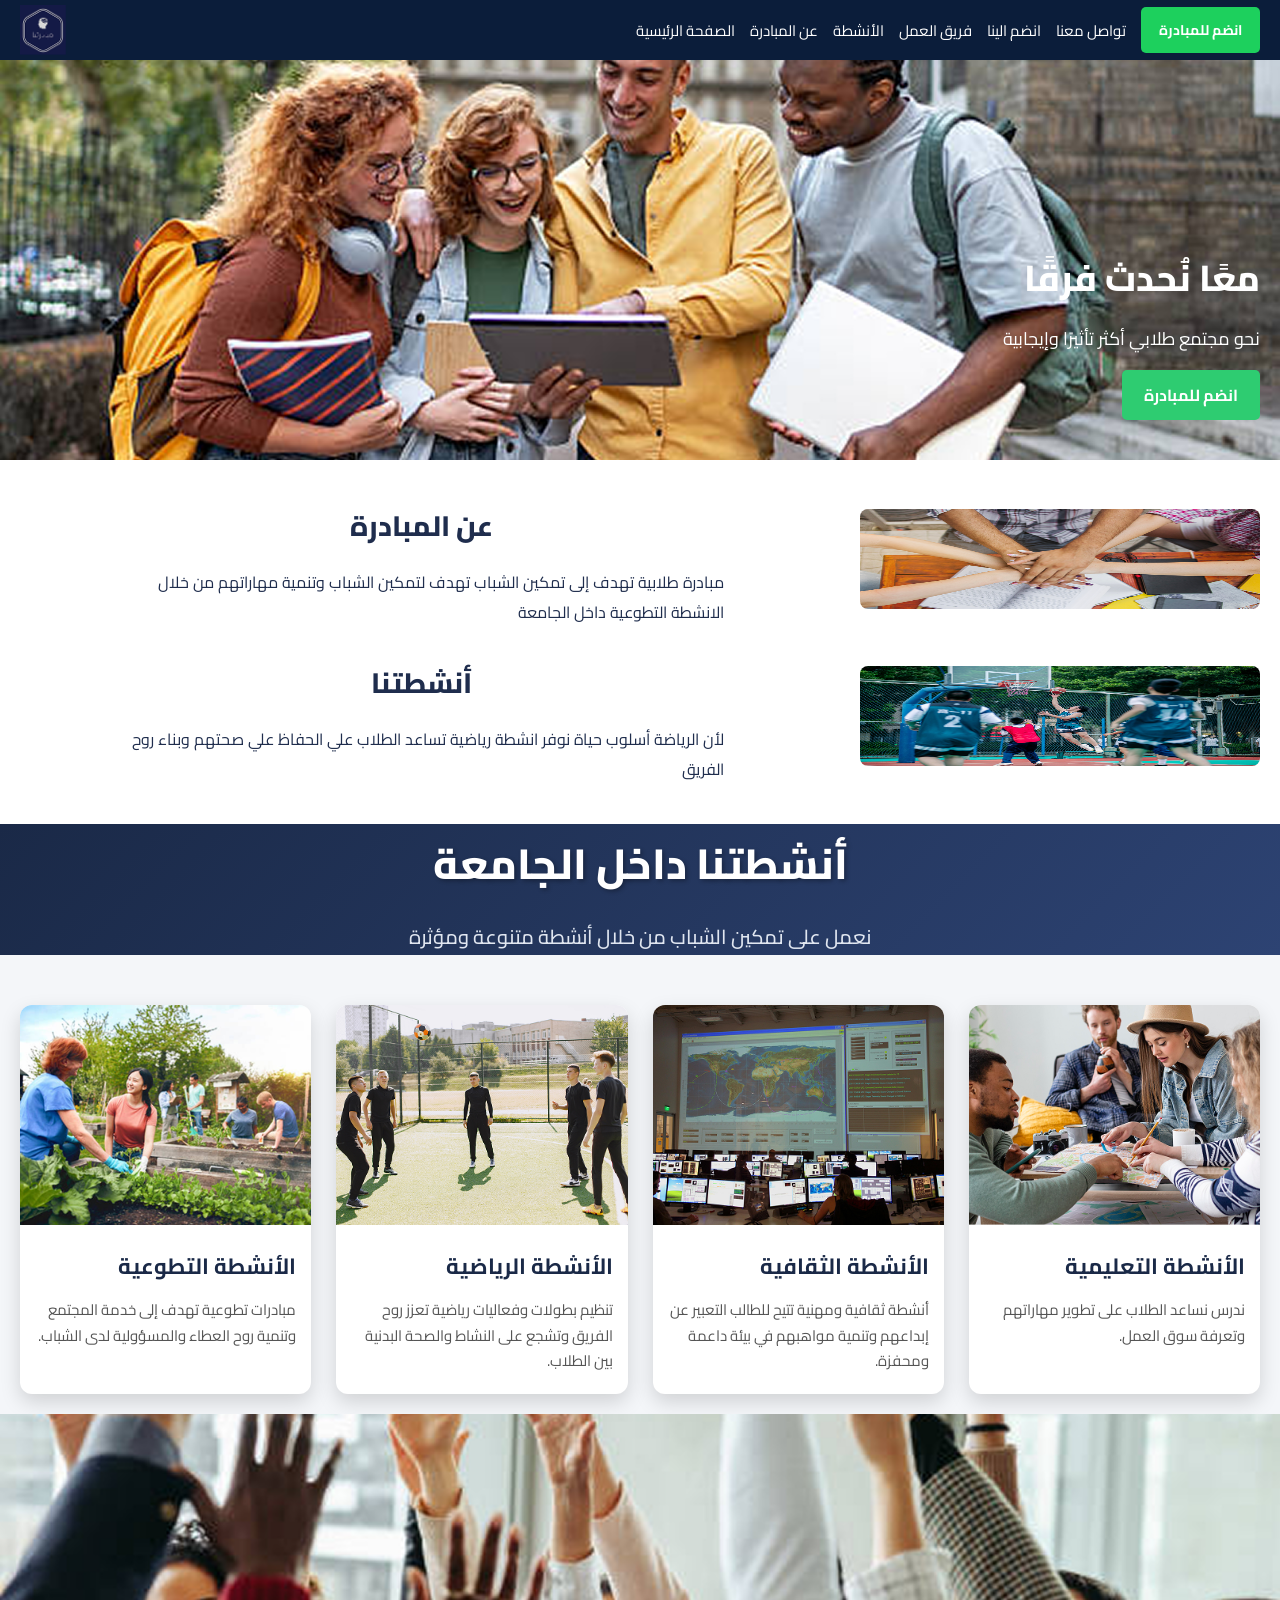
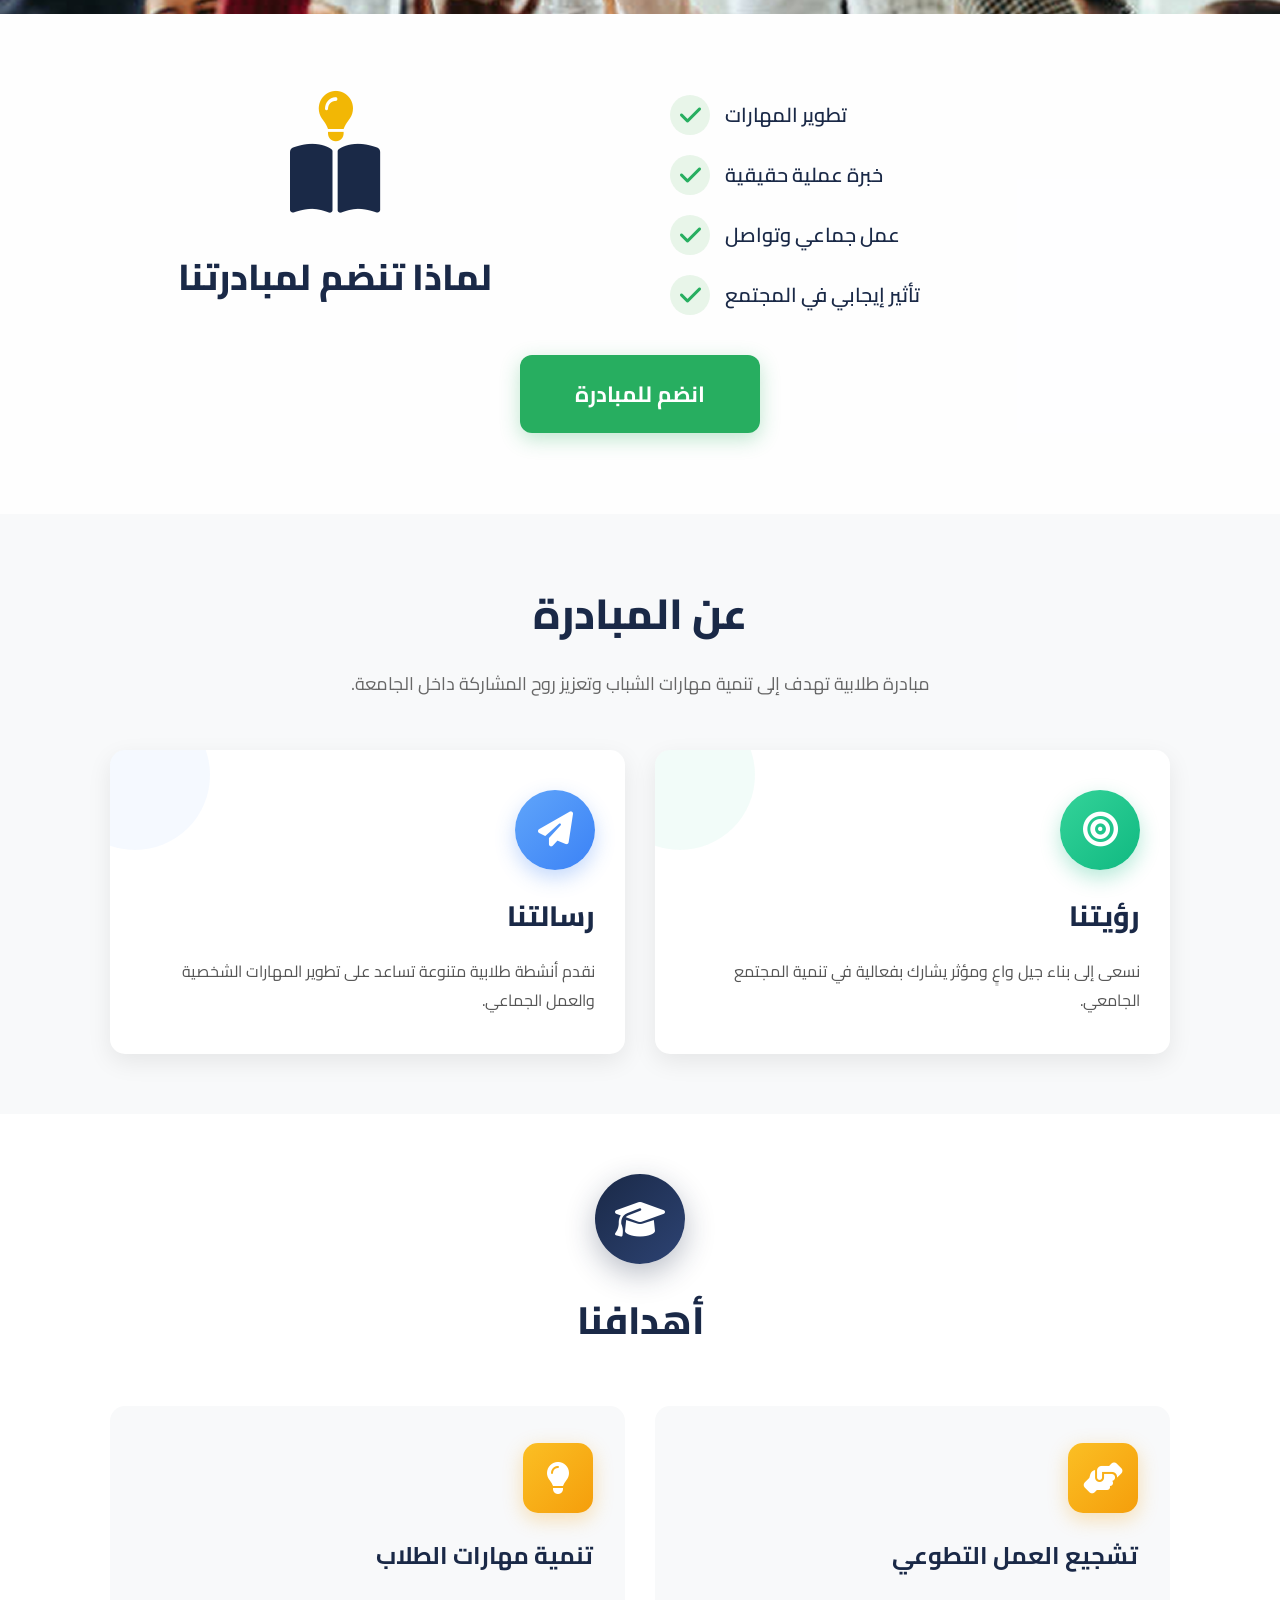
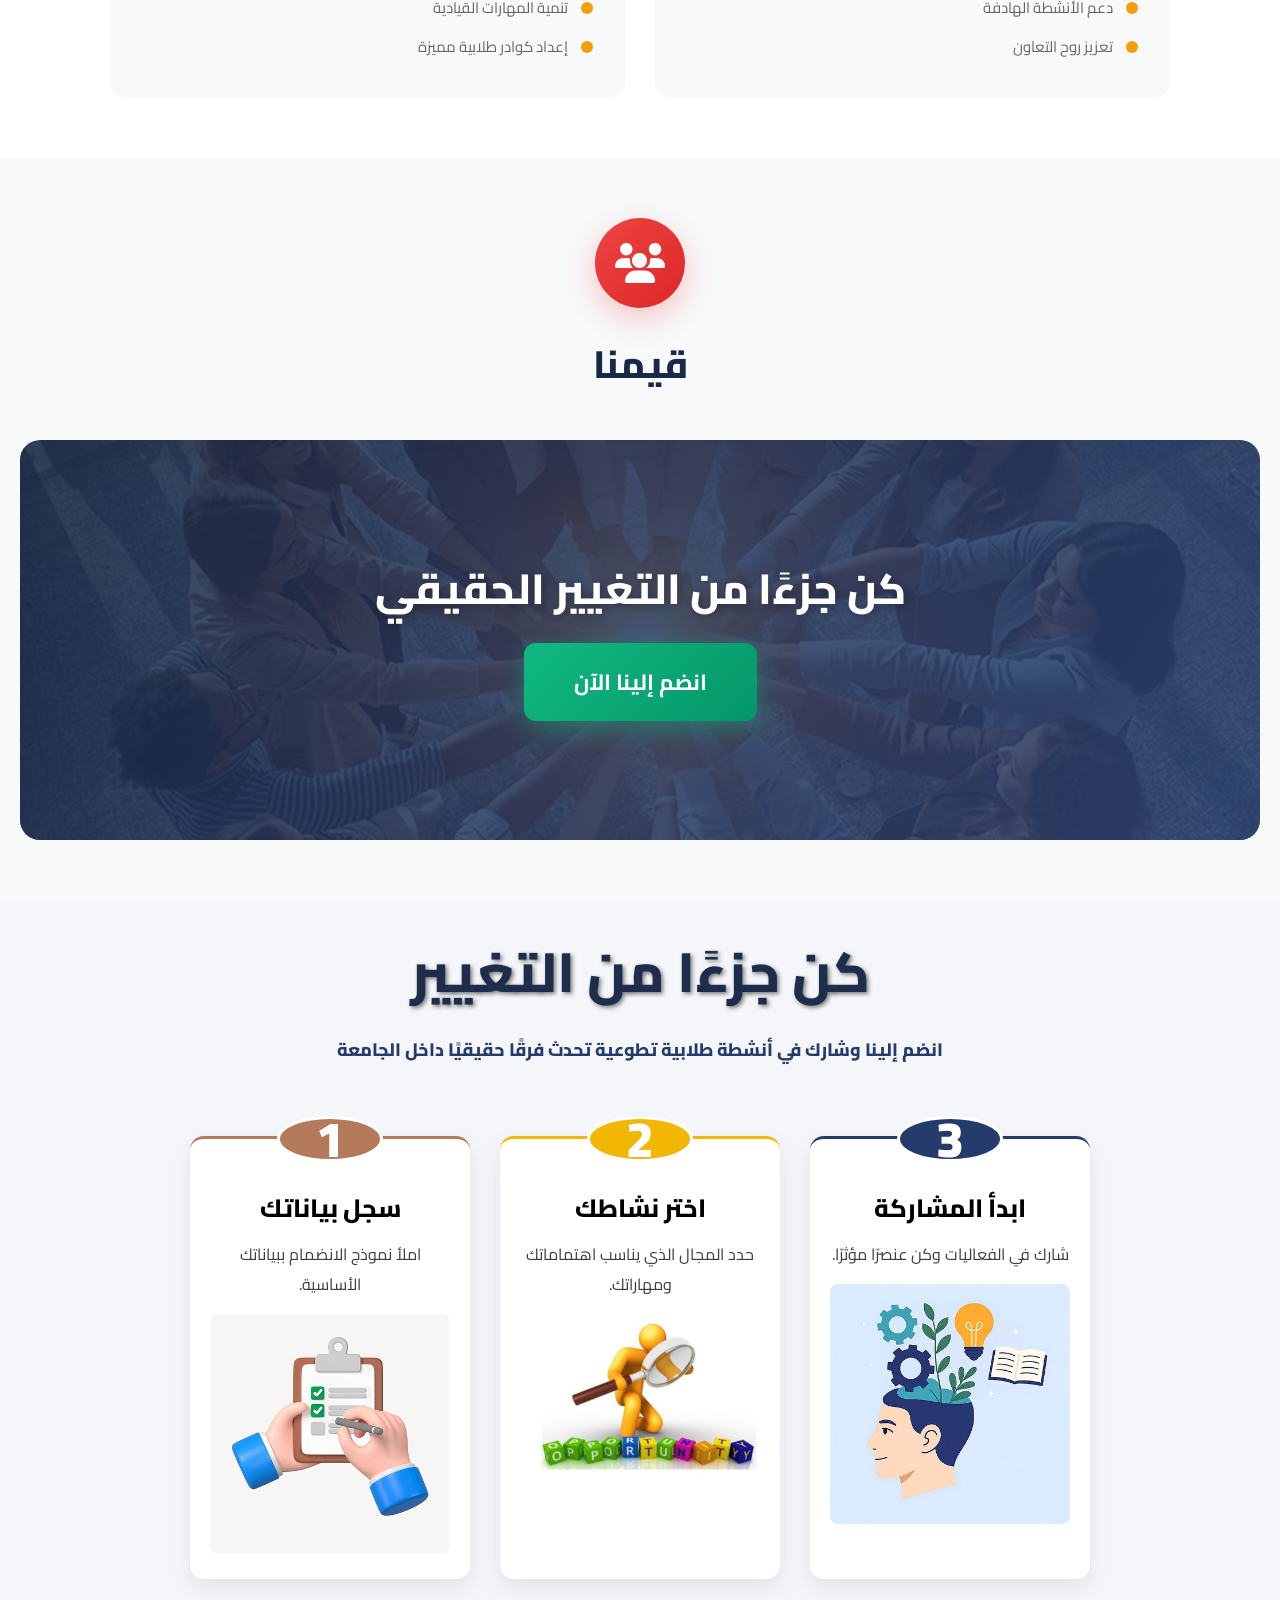
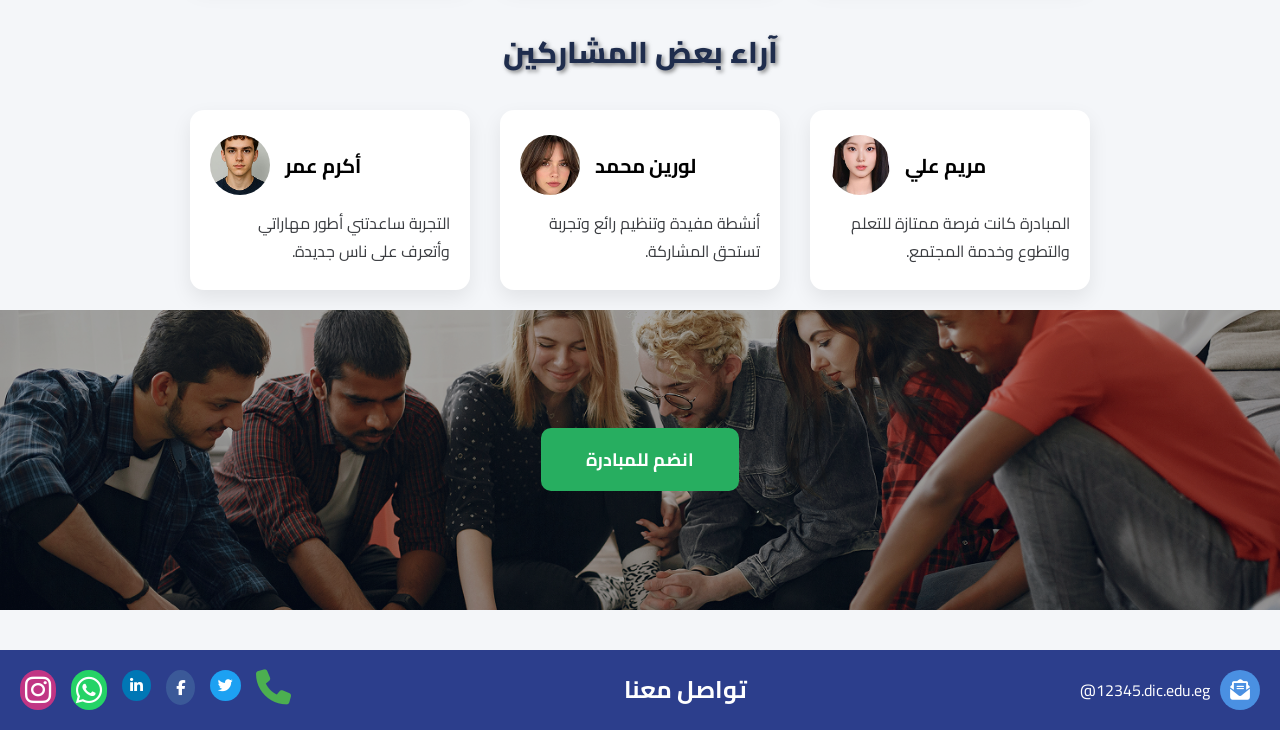
==== index.html @ 0c81f3fc "fix css file" ====
<!DOCTYPE html>
<html lang="ar" dir="rtl">
<head>
  <meta charset="UTF-8">
  <meta name="viewport" content="width=device-width, initial-scale=1.0">
  <title>مبادرتنا</title>
  <link rel="stylesheet" href="assets/css/style.css"/>
  <link rel="stylesheet" href="https://cdnjs.cloudflare.com/ajax/libs/font-awesome/6.5.1/css/all.min.css">
  <link href="https://fonts.googleapis.com/css2?family=Cairo:wght@400;600;700;800&family=Tajawal:wght@400;500;700&display=swap" rel="stylesheet" />
</head>

<body>

<!--home page nermeen-->
<div class="section1">

  <nav>
    <div class="list1">
      <img src="assets/img/page/Screenshot 2026-01-21 035100 1.png" class="logo" alt="logo">
    </div>
    <ul class="list2">
      <button class="btn">انضم للمبادرة</button>
      <li><a href="#contact">تواصل معنا</a></li>
      <li><a href="#join">انضم الينا</a></li>
      <li><a href="#team">فريق العمل</a></li>
      <li><a href="#activities">الأنشطة</a></li>
      <li><a href="#about">عن المبادرة</a></li>
      <li><a href="#home">الصفحة الرئيسية</a></li>
    </ul>    
  </nav>

  <section class="hero">
    <div class="hero-content">
      <h1>معًا نُحدث فرقًا</h1>
      <p>نحو مجتمع طلابي أكثر تأثيرًا وإيجابية</p>
      <button class="btn">انضم للمبادرة</button>
    </div>
  </section>

  <section class="about-section">
  <div class="about-row">
    <div class="about-text">
      <h2>عن المبادرة</h2>
      <p>مبادرة طلابية تهدف إلى تمكين الشباب تهدف لتمكين الشباب وتنمية مهاراتهم من خلال الانشطة التطوعية داخل الجامعة</p>
    </div>
    <div class="about-image">
      <img src="assets/img/page/students-stacking-hands-table 1.png" alt="">
    </div>
  </div>

  <div class="about-row">
    <div class="about-text">
      <h2>أنشطتنا</h2>
      <p>لأن الرياضة أسلوب حياة نوفر انشطة رياضية تساعد الطلاب علي الحفاظ علي صحتهم وبناء روح الفريق</p>
    </div>
    <div class="about-image">
      <img src="assets/img/page/pexels-419907350-34255037 1.png" alt="">
    </div>
  </div>
</section>

</div>

<!--activities page sayed-->

<section class="activities">
  <div class="acthead">
    <h2>أنشطتنا داخل الجامعة</h2>
    <p>نعمل على تمكين الشباب من خلال أنشطة متنوعة ومؤثرة</p>
  </div>

  <!--activities-->
  <div class="actgrid">
    

    <div class="actcard">
      <div class="actimg">
        
        <img src="assets/img/page2/close-up-people-planning-trip 1.png" alt="الأنشطة التعليمية">
      </div>
      <h3>الأنشطة التعليمية</h3>
      <p>ندرس نساعد الطلاب على تطوير مهاراتهم وتعرفة سوق العمل.</p>
    </div>

  
    <div class="actcard">
      <div class="actimg">
        
        <img src="assets/img/page2/pexels-spacex-586104 1.png" alt="الأنشطة الثقافية">
      </div>
      <h3>الأنشطة الثقافية</h3>
      <p>أنشطة ثقافية ومهنية تتيح للطالب التعبير عن إبداعهم وتنمية مواهبهم في بيئة داعمة ومحفزة.</p>
    </div>

    
    <div class="actcard">
      <div class="actimg">

        <img src="assets/img/page2/men-play-socer-park-tournament-mini-footbal-guy-black-sportsuits 1.png" alt="الأنشطة الرياضية">
      </div>
      <h3>الأنشطة الرياضية</h3>
      <p>تنظيم بطولات وفعاليات رياضية تعزز روح الفريق وتشجع على النشاط والصحة البدنية بين الطلاب.</p>
    </div>

    <div class="actcard">
      <div class="actimg">
      
        <img src="assets/img/page2/istockphoto-1427848338-612x612 1.png" alt="الأنشطة التطوعية">
      </div>
      <h3>الأنشطة التطوعية</h3>
      <p>مبادرات تطوعية تهدف إلى خدمة المجتمع وتنمية روح العطاء والمسؤولية لدى الشباب.</p>
    </div>

  </div>
  <div>
    <img class="imgwhy66" src="assets/img/page2/istockphoto-2188214428-612x612 1.png" alt="">
</div>
</section>

<!-- لماذا تنضم-->

<section class="whyjoin">
  
  <div class="whycontent">
    
    <div class="whylist">
      <div class="whyitem">
        <i class="fas fa-check"></i>
        <span>تطوير المهارات</span>
      </div>
      <div class="whyitem">
        <i class="fas fa-check"></i>
        <span>خبرة عملية حقيقية</span>
      </div>
      <div class="whyitem">
        <i class="fas fa-check"></i>
        <span>عمل جماعي وتواصل</span>
      </div>
      <div class="whyitem">
        <i class="fas fa-check"></i>
        <span>تأثير إيجابي في المجتمع</span>
      </div>
    </div>

    <!-- ايقون -->
    <div class="whycenter">
      <div class="whyicon">
        <i class="fas fa-lightbulb"></i>
        <i class="fas fa-book-open"></i>
      </div>
      <h2>لماذا تنضم لمبادرتنا</h2>
    </div>

  </div>

  <div class="whybtn">
    <button class="joinbtn">انضم للمبادرة</button>
  </div>
</section>
<!-- ========================================
     CONTACT MODAL - نافذة التواصل
======================================== -->

<!-- Modal Overlay -->
<div class="modalover" id="contactModal">
  <div class="modalbox">
    
    <!-- Close Button -->
    <button class="modalclose" id="closeModal">
      <i class="fas fa-times"></i>
    </button>

    <!-- Modal Content -->
    <div class="modalcontent">
      
      <!-- Left Side - Form -->
      <div class="formsection">
        <h2>تواصل معنا</h2>
        <p>يمكنك التواصل معنا للاستفسار أو رغبتك في الانضمام للمبادرة.</p>

        <form class="contactform" id="contactForm">
          
          <!-- Full Name -->
          <div class="formgroup">
            <label>الاسم الكامل</label>
            <input type="text" class="forminput" placeholder="اكتب اسمك هنا" required>
          </div>

          <!-- Email -->
          <div class="formgroup">
            <label>البريد الالكتروني</label>
            <input type="email" class="forminput" placeholder="example@email.com" required>
          </div>

          <!-- College/Department -->
          <div class="formgroup">
            <label>الكلية/التخصص</label>
            <input type="text" class="forminput" placeholder="كلية الحاسبات والمعلومات" required>
          </div>

          <!-- Message -->
          <div class="formgroup">
            <label>رسالتك</label>
            <textarea class="formtext" rows="5" placeholder="اكتب رسالتك اوي استفسارك هنا..." required></textarea>
          </div>

          <!-- Submit Button -->
          <button type="submit" class="formbtn">
            <i class="fas fa-paper-plane"></i>
            إرسال
          </button>

        </form>
      </div>

      <!-- Right Side - Info -->
      <div class="infosection">
        <h2>معلومات المبادرة</h2>
        <div class="infounderline"></div>

        <!-- Location -->
        <div class="infoitem">
          <div class="infoicon locicon">
            <i class="fas fa-map-marker-alt"></i>
          </div>
          <div class="infotext">
            <p>داخل الحرم الجامعي</p>
          </div>
        </div>

        <!-- Email -->
        <div class="infoitem">
          <div class="infoicon mailicon">
            <i class="fas fa-envelope"></i>
          </div>
          <div class="infotext">
            <p>info@initiative.com</p>
          </div>
        </div>

        <!-- Phone -->
        <div class="infoitem">
          <div class="infoicon phoneicon">
            <i class="fas fa-phone"></i>
          </div>
          <div class="infotext">
            <p dir="ltr">01000000000</p>
          </div>
        </div>

        <!-- Working Hours -->
        <div class="infoitem">
          <div class="infoicon timeicon">
            <i class="fas fa-clock"></i>
          </div>
          <div class="infotext">
            <p>أوقات العمل: الأحد – الخميس (10 ص – 4 م)</p>
          </div>
        </div>

        <!-- Social Media -->
        <div class="socialfollow">
          <h3>تابعنا على</h3>
          <div class="socialunderline"></div>
          <div class="socialicons">
            <a href="#" class="sociallink fblink">
              <i class="fab fa-facebook-f"></i>
            </a>
            <a href="#" class="sociallink twlink">
              <i class="fab fa-twitter"></i>
            </a>
            <a href="#" class="sociallink iglink">
              <i class="fab fa-instagram"></i>
            </a>
          </div>
        </div>

      </div>

    </div>
  </div>
</div>

<!-- our goals  -->


<section class="aboutinit">
  <div class="aboutinithead">
    <h2>عن المبادرة</h2>
    <p>مبادرة طلابية تهدف إلى تنمية مهارات الشباب وتعزيز روح المشاركة داخل الجامعة.</p>
  </div>

  <div class="missionvision">
    
    <div class="mvcard visioncard">
      <div class="mvicon">
        <i class="fas fa-bullseye"></i>
      </div>
      <h3>رؤيتنا</h3>
      <p>نسعى إلى بناء جيل واعٍ ومؤثر يشارك بفعالية في تنمية المجتمع الجامعي.</p>
    </div>

    <div class="mvcard missioncard">
      <div class="mvicon">
        <i class="fas fa-paper-plane"></i>
      </div>
      <h3>رسالتنا</h3>
      <p>نقدم أنشطة طلابية متنوعة تساعد على تطوير المهارات الشخصية والعمل الجماعي.</p>
    </div>

  </div>
</section>
<section class="goalssec">
  <div class="goalshead">
    <div class="goalicon">
      <i class="fas fa-graduation-cap"></i>
    </div>
    <h2>أهدافنا</h2>
  </div>

  <div class="goalsgrid">
    
    <div class="goalcard">
      <div class="goalcardicon">
        <i class="fas fa-hands-helping"></i>
      </div>
      <h3>تشجيع العمل التطوعي</h3>
      <div class="goalpoints">
        <p>دعم الأنشطة الهادفة</p>
        <p>تعزيز روح التعاون</p>
      </div>
    </div>

    <div class="goalcard">
      <div class="goalcardicon">
        <i class="fas fa-lightbulb"></i>
      </div>
      <h3>تنمية مهارات الطلاب</h3>
      <div class="goalpoints">
        <p>تنمية المهارات القيادية</p>
        <p>إعداد كوادر طلابية مميزة</p>
      </div>
    </div>

  </div>
</section>

<section class="valuessec">
  <div class="valueshead">
    <div class="valueicon">
      <i class="fas fa-users"></i>
    </div>
    <h2>قيمنا</h2>
  </div>

  <div class="valuescta">
    <h2>كن جزءًا من التغيير الحقيقي</h2>
    <button class="valuebtn">انضم إلينا الآن</button>
  </div>
</section>


<!-- about page yasmina -->

<section class="hero">
  <h1>كن جزءًا من التغيير</h1>
  <p>
    انضم إلينا وشارك في أنشطة طلابية تطوعية تحدث فرقًا حقيقيًا داخل الجامعة
  </p>
</section>

<section class="steps" id="join">
  <div class="step one">
    <span class="number">3</span>
    <h3>ابدأ المشاركة</h3>
    <p>شارك في الفعاليات وكن عنصرًا مؤثرًا.</p>
    <img src="assets/img/about_page/beginshare.png" alt="ابدأ المشاركة" />
  </div>
  <div class="step two">
    <span class="number">2</span>
    <h3>اختر نشاطك</h3>
    <p>حدد المجال الذي يناسب اهتماماتك ومهاراتك.</p>
    <img src="assets/img/about_page/selectur.png" alt="اختر نشاطك" />
  </div>
  <div class="step three">
    <span class="number">1</span>
    <h3>سجل بياناتك</h3>
    <p>املأ نموذج الانضمام ببياناتك الأساسية.</p>
    <img src="assets/img/about_page/data.png" alt="سجل بياناتك" />
  </div>
</section>

<section class="testimonials">
  <h2>آراء بعض المشاركين</h2>

  <div class="cards">
    <div class="card">
      <div class="card-header">
        <img src="assets/img/about_page/mariam.png" alt="مريم علي" />
        <h4>مريم علي</h4>
      </div>
      <p>المبادرة كانت فرصة ممتازة للتعلم والتطوع وخدمة المجتمع.</p>
    </div>
    <div class="card">
      <div class="card-header">
        <img src="assets/img/about_page/loreen.png" alt="لورين محمد" />
        <h4>لورين محمد</h4>
      </div>
      <p>أنشطة مفيدة وتنظيم رائع وتجربة تستحق المشاركة.</p>
    </div>
    <div class="card">
      <div class="card-header">
        <img src="assets/img/about_page/akram.png" alt="أكرم عمر" />
        <h4>أكرم عمر</h4>
      </div>
      <p>التجربة ساعدتني أطور مهاراتي وأتعرف على ناس جديدة.</p>
    </div>
  </div>
</section>

<section class="cta">
  <button>انضم للمبادرة</button>
</section>

<!-- contact us-->
<footer class="main-footer" id="contact">
  <div class="social-icons">
    <a href="#" aria-label="Instagram"><i class="fab fa-instagram"></i></a>
    <a href="#" aria-label="WhatsApp"><i class="fab fa-whatsapp"></i></a>
    <a href="#" aria-label="LinkedIn"><i class="fab fa-linkedin-in"></i></a>
    <a href="#" aria-label="Facebook"><i class="fab fa-facebook-f"></i></a>
    <a href="#" aria-label="Twitter"><i class="fab fa-twitter"></i></a>
    <a href="#" aria-label="Phone"><i class="fas fa-phone"></i></a>
  </div>

  <div class="footer-title">
    <h2>تواصل معنا</h2>
  </div>

  <div class="footer-email">
    <span>@12345.dic.edu.eg</span>
    <i class="fas fa-envelope-open-text"></i>
  </div>
</footer>
<script src="assets/Js/script.js"></script>
</body>
</html>
---- assets/css/style.css ----
:root {
  --dark-blue: #1f2d4d;
  --soft-blue: #243b6b;
  --brown: #b57a5c;
  --yellow: #f2b705;
  --green: #27ae60;
  --light-bg: #f4f6f9;
  --card-bg: #ffffff;
  --text-gray: #3b3d41;
}

* {
  margin: 0;
  padding: 0;
  box-sizing: border-box;
  font-family: 'Cairo', 'Tajawal', sans-serif;
}

body {
  background: var(--light-bg);
  color: var(--dark-blue);
}

/*home page nermmen after edit*/
nav {
  width: 100%; 
  min-height: 60px;
  background-color: #0b1d3a;
  position: relative;
  display: flex;
  justify-content: space-between;
  align-items: center;
  padding: 0 20px;
  flex-wrap: wrap;
  z-index: 999;
   flex-direction: row-reverse; 
}

.logo {
  height: 50px;
  margin: 5px 0;
}

.list1 {
  display: flex;
  align-items: center;
}

.list2 {
  display: flex;
  align-items: center;
  list-style: none;
  gap: 15px;
  flex-wrap: wrap;
}

.list2 li {
  list-style: none;
  color: white;
  font-size: 15px;
}   

.list2 li a {
  color: white;
  text-decoration: none;
  white-space: nowrap;
  transition: color 0.3s;
}

.list2 li a:hover {
  color: #1dd05d;
}

.btn {
  background: #1dd05d;
  color: #fff;
  border: none;
  padding: 10px 18px;
  cursor: pointer;
  font-weight: bold;
  font-size: 14px;
  border-radius: 5px;
  transition: background 0.3s;
}

.btn:hover {
  background: #17a84a;
}

.section1 {
  min-height: 65vh;
}

.section1 .hero {
  width: 100%;
  min-height: 400px;
  background: url("../img/page/istockphoto-2247346798-612x612\ 1.png") center center/cover;
  display: flex;
  align-items: flex-end;
  padding: 40px 20px;
  color: #fff;
  position: relative;
}

.section1 .hero::before {
  content: "";
  inset: 0;
  background: rgba(0, 0, 0, 0.2);
}

.hero-content {
  max-width: 500px;
  text-align: right;
  width: 100%;
  /* position: relative; */
  z-index: 1;
}

.hero-content h1 {
  font-size: 36px;
  margin-bottom: 10px;
  font-weight: 800;
}

.hero-content p {
  font-size: 18px;
  margin-bottom: 15px;
}

.hero-content button {
  background: #2ecc71;
  border: none;
  padding: 10px 22px;
  color: #fff;
  font-size: 16px;
  cursor: pointer;
  border-radius: 5px;
  transition: background 0.3s;
}

.hero-content button:hover {
  background: #27ae60;
}

.about-section {
  display: flex;
  flex-direction: column;
  gap: 30px;
  padding: 40px 20px;
  background: #fff;
}

.about-row {
  display: flex;
  flex-direction: row-reverse;
  gap: 30px;
  align-items: center;
  flex-wrap: wrap;
}

.about-text {
  text-align: right;
  flex: 1;
  min-width: 300px;
  position: relative;
  left: 8%;
}
.about-text h2 {
  font-size: 28px;
  margin-bottom: 15px;
  font-weight: 800;
  text-align: center;
 
}

.about-image {
  flex: 1;
  width: 150px;
  object-fit: cover;
}

.about-image img {
  width: 100%;
  max-width: 400px;
  height: 100px;
  border-radius: 8px;
}

.main-footer {
  width: 100%;
  min-height: 80px;
  background-color: #2c3e8c; 
  color: white;
  display: flex;
  justify-content: space-between; 
  align-items: center;
  padding: 15px 20px;
  direction: ltr;
  flex-wrap: wrap;
  gap: 20px;
  margin-top: 40px;
}

.social-icons {
  display: flex;
  gap: 15px;
  flex-wrap: wrap;
}

.social-icons a {
  color: white;
  text-decoration: none;
  transition: transform 0.3s;
}

.social-icons a:hover {
  transform: scale(1.1);
}

.fa-instagram {
  background-color: #c13584; 
  border-radius: 40px;
  font-size: 30px;
  padding: 5px;
}

.fa-whatsapp { 
  background-color: #25D366; 
  font-size: 30px;
  border-radius: 30px;
  padding: 5px;
}

.fa-linkedin-in { 
  background-color: #0077B5;
  padding: 8px;
  border-radius: 50%;
  font-size: 15px;
}

.fa-facebook-f {
  background-color: #3b5998;
  padding: 10px;
  border-radius: 50%;
  font-size: 15px;
}

.fa-twitter {
  background-color: #1DA1F2;
  padding: 8px;
  border-radius: 50%;
  font-size: 15px;
}

.fa-phone {
  font-size: 35px;
  color: #4caf50;
}

.footer-title h2 {
  margin: 0;
  font-size: 24px;
  font-family: 'Cairo', sans-serif;
}

.footer-email {
  display: flex;
  align-items: center;
  gap: 10px;
}

.footer-email i {
  background-color: #4a90e2; 
  padding: 10px;
  border-radius: 50%;
  font-size: 20px;
}
/* ========================================
   CONTACT MODAL - نافذة التواصل
======================================== */

/* Modal Overlay */
.modalover {
  position: fixed;
  top: 0;
  left: 0;
  width: 100%;
  height: 100%;
  background: rgba(0, 0, 0, 0.75);
  display: flex;
  justify-content: center;
  align-items: center;
  z-index: 9999;
  opacity: 0;
  visibility: hidden;
  transition: opacity 0.3s, visibility 0.3s;
  padding: 20px;
  overflow-y: auto;
}

/* Active State */
.modalover.modalactive {
  opacity: 1;
  visibility: visible;
}

/* Modal Box */
.modalbox {
  background: #ffffff;
  border-radius: 20px;
  max-width: 1100px;
  width: 100%;
  position: relative;
  box-shadow: 0 20px 60px rgba(0, 0, 0, 0.3);
  transform: scale(0.8);
  transition: transform 0.3s;
  max-height: 90vh;
  overflow-y: auto;
}

.modalover.modalactive .modalbox {
  transform: scale(1);
}

/* Close Button */
.modalclose {
  position: absolute;
  top: 15px;
  left: 15px;
  background: #ff4444;
  border: none;
  width: 40px;
  height: 40px;
  border-radius: 50%;
  color: white;
  font-size: 20px;
  cursor: pointer;
  z-index: 10;
  transition: background 0.3s, transform 0.3s;
  display: flex;
  align-items: center;
  justify-content: center;
}

.modalclose:hover {
  background: #cc0000;
  transform: rotate(90deg);
}

/* Modal Content */
.modalcontent {
  display: flex;
  flex-direction: row-reverse;
  min-height: 500px;
}

/* ========================================
   LEFT SIDE - Form Section
======================================== */

.formsection {
  flex: 1;
  padding: 50px 40px;
  background: #f8f9fa;
  border-radius: 20px 0 0 20px;
  text-align: right;
}

.formsection h2 {
  font-family: 'Cairo', sans-serif;
  font-size: 32px;
  font-weight: 800;
  color: #1a2947;
  margin-bottom: 10px;
}

.formsection > p {
  font-family: 'Cairo', sans-serif;
  font-size: 16px;
  color: black;
  margin-bottom: 30px;
  line-height: 1.6;
}

/* Contact Form */
.contactform {
  display: flex;
  flex-direction: column;
  gap: 20px;
}

/* Form Group */
.formgroup {
  display: flex;
  flex-direction: column;
  gap: 8px;
  text-align: right;
}

.formgroup label {
  font-family: 'Cairo', sans-serif;
  font-size: 16px;
  font-weight: 600;
  color: #1a2947;
}

/* Form Input */
.forminput {
  width: 100%;
  padding: 14px 18px;
  border: 2px solid #e0e0e0;
  border-radius: 10px;
  font-family: 'Cairo', sans-serif;
  font-size: 15px;
  color: #333;
  background: white;
  transition: border-color 0.3s, box-shadow 0.3s;
  text-align: right;
}

.forminput:focus {
  outline: none;
  border-color: #1a2947;
  box-shadow: 0 0 0 4px rgba(26, 41, 71, 0.1);
}

.forminput::placeholder {
  color: #aaa;
}

/* Textarea */
.formtext {
  width: 100%;
  padding: 14px 18px;
  border: 2px solid #e0e0e0;
  border-radius: 10px;
  font-family: 'Cairo', sans-serif;
  font-size: 15px;
  color: #333;
  background: white;
  resize: vertical;
  min-height: 120px;
  transition: border-color 0.3s, box-shadow 0.3s;
  text-align: right;
}

.formtext:focus {
  outline: none;
  border-color: #1a2947;
  box-shadow: 0 0 0 4px rgba(26, 41, 71, 0.1);
}

.formtext::placeholder {
  color: #aaaaaa;
}

/* Submit Button */
.formbtn {
  background: linear-gradient(135deg, #27ae60 0%, #219150 100%);
  border: none;
  padding: 16px 40px;
  font-size: 18px;
  font-family: 'Cairo', sans-serif;
  font-weight: 700;
  color: #fff;
  border-radius: 10px;
  cursor: pointer;
  transition: transform 0.3s, box-shadow 0.3s;
  display: flex;
  align-items: center;
  justify-content: center;
  gap: 10px;
  margin-top: 10px;
}

.formbtn:hover {
  transform: translateY(-2px);
  box-shadow: 0 8px 20px rgba(39, 174, 96, 0.4);
}

.formbtn i {
  font-size: 16px;
}

/* ========================================
   RIGHT SIDE - Info Section
======================================== */

.infosection {
  flex: 1;
  padding: 50px 40px;
  /* background: linear-gradient(135deg, #939aa7 0%, #8c9cc1 100%); */
  background-color: whitesmoke;
  border-radius: 0 20px 20px 0;
  color: black;
  text-align: right;
  display: flex;
  flex-direction: column;
  justify-content: space-between;
}

.infosection h2 {
  font-family: 'Cairo', sans-serif;
  font-size: 28px;
  font-weight: 800;
  margin-bottom: 3px;
  text-align: center;
}

/* Underline */
.infounderline {
  width: 220px;
  height: 2px;
  background: black;
  /* margin-top: 1px; */
  /* margin-right: 1px; */
  position: relative;
  left: -110px;
  bottom: 1px;
  
}

/* Info Item */
.infoitem {
  display: flex;
  align-items: flex-start;
  gap: 15px;
  margin-bottom: 25px;
  flex-direction: row-reverse;
}

/* Info Icon */
.infoicon {
  width: 50px;
  height: 50px;
  border-radius: 50%;
  display: flex;
  align-items: center;
  justify-content: center;
  font-size: 22px;
  flex-shrink: 0;
}

/* .infosection p {
  color:black;
} */

.locicon {
  background: rgba(255, 82, 82, 0.2);
  color: #ff5252;
}

.mailicon {
  background: rgba(66, 133, 244, 0.2);
  color: #4285f4;
}

.phoneicon {
  background: rgba(52, 168, 83, 0.2);
  color: #34a853;
}

.timeicon {
  background: rgba(251, 188, 5, 0.2);
  color: #fbbc05;
}

/* Info Text */
.infotext p {
  font-family: 'Cairo', sans-serif;
  font-size: 15px;
  line-height: 1.7;
  color: black;
  margin: 0;
}

/* Social Media Section */
.socialfollow {
  margin-top: 30px;
  padding-top: 30px;
  border-top: 1px solid rgba(255, 255, 255, 0.2);
}

.socialfollow h3 {
  font-family: 'Cairo', sans-serif;
  font-size: 20px;
  font-weight: 700;
  margin-bottom: 8px;
  text-align: center;
}

.socialunderline {
  width: 100px;
  height: 3px;
  background: black;
  margin-bottom: 20px;
  /* margin-right: auto; */
  position: relative;
  right: 180px;
}

.socialicons {
  display: flex;
  gap: 15px;
  flex-direction: row-reverse;
}

.sociallink {
  width: 50px;
  height: 50px;
  border-radius: 50%;
  display: flex;
  align-items: center;
  justify-content: center;
  font-size: 22px;
  color: white;
  text-decoration: none;
  transition: transform 0.3s, box-shadow 0.3s;
}

.sociallink:hover {
  transform: translateY(-5px);
  box-shadow: 0 8px 20px rgba(0, 0, 0, 0.3);
}

.fblink {
  background: #3b5998;
}

.twlink {
  background: #1da1f2;
}

.iglink {
  background: linear-gradient(45deg, #f09433 0%, #e6683c 25%, #dc2743 50%, #cc2366 75%, #bc1888 100%);
}

/* ========================================
   RESPONSIVE DESIGN
======================================== */

/* Large Tablets (1024px) */
@media (max-width: 1024px) {
  .modalbox {
    max-width: 900px;
  }

  .formsection {
    padding: 40px 30px;
  }

  .infosection {
    padding: 40px 30px;
  }

  .formsection h2 {
    font-size: 28px;
  }

  .infosection h2 {
    font-size: 24px;
  }
}

/* Tablets (991px) */
@media (max-width: 991px) {
  .modalcontent {
    flex-direction: column;
  }

  .formsection {
    border-radius: 20px 20px 0 0;
    padding: 35px 25px;
  }

  .infosection {
    border-radius: 0 0 20px 20px;
    padding: 35px 25px;
  }

  .formsection h2 {
    font-size: 26px;
  }

  .infosection h2 {
    font-size: 22px;
  }

  .modalbox {
    max-height: 95vh;
  }
}

/* Mobile (767px) */
@media (max-width: 767px) {
  .modalover {
    padding: 10px;
  }

  .modalbox {
    border-radius: 15px;
    max-height: 95vh;
  }

  .modalclose {
    width: 35px;
    height: 35px;
    font-size: 18px;
    top: 10px;
    left: 10px;
  }

  .formsection {
    padding: 30px 20px;
  }

  .infosection {
    padding: 30px 20px;
  }

  .formsection h2 {
    font-size: 24px;
  }

  .formsection > p {
    font-size: 15px;
  }

  .infosection h2 {
    font-size: 20px;
  }

  .formgroup label {
    font-size: 15px;
  }

  .forminput,
  .formtext {
    padding: 12px 15px;
    font-size: 14px;
  }

  .formbtn {
    padding: 14px 35px;
    font-size: 16px;
  }

  .infoicon {
    width: 45px;
    height: 45px;
    font-size: 20px;
  }

  .infotext p {
    font-size: 14px;
  }

  .sociallink {
    width: 45px;
    height: 45px;
    font-size: 20px;
  }
}

/* Small Mobile (575px) */
@media (max-width: 575px) {
  .formsection {
    padding: 25px 15px;
  }

  .infosection {
    padding: 25px 15px;
  }

  .formsection h2 {
    font-size: 22px;
  }

  .formsection > p {
    font-size: 14px;
  }

  .infosection h2 {
    font-size: 18px;
  }

  .formgroup label {
    font-size: 14px;
  }

  .forminput,
  .formtext {
    padding: 10px 12px;
    font-size: 13px;
  }

  .formtext {
    min-height: 100px;
  }

  .formbtn {
    padding: 12px 30px;
    font-size: 15px;
  }

  .infoitem {
    gap: 12px;
    margin-bottom: 20px;
  }

  .infoicon {
    width: 40px;
    height: 40px;
    font-size: 18px;
  }

  .infotext p {
    font-size: 13px;
  }

  .socialfollow h3 {
    font-size: 18px;
  }

  .sociallink {
    width: 40px;
    height: 40px;
    font-size: 18px;
  }

  .socialicons {
    gap: 12px;
  }
}

/* Extra Small (400px) */
@media (max-width: 400px) {
  .modalclose {
    width: 30px;
    height: 30px;
    font-size: 16px;
  }

  .formsection h2 {
    font-size: 20px;
  }

  .infosection h2 {
    font-size: 17px;
  }

  .formbtn {
    font-size: 14px;
  }
}

/*activities page sayed after edid*/

.activities {
  width: 100%;
  /* padding: 60px 20px; */
  /* background: linear-gradient(135deg, #1a2947 0%, #2d4373 100%); */
  text-align: center;
}

.acthead {
  margin-bottom: 50px;
  background: linear-gradient(135deg, #1a2947 0%, #2d4373 100%);
  width: 100%;
  

}

.acthead h2 {
  font-family: 'Cairo', sans-serif;
  font-size: 42px;
  font-weight: 800;
  color: #ffffff;
  margin-bottom: 15px;
  text-shadow: 2px 2px 4px rgba(0, 0, 0, 0.3);
}

.acthead p {
  font-family: 'Cairo', sans-serif;
  font-size: 20px;
  color: #e0e6f0;
  font-weight: 500;
}

.actgrid {
  display: grid;
  grid-template-columns: repeat(4, 1fr);
  gap: 25px;
  max-width: 1400px;
  margin: 0 auto;
  padding: 0 20px;
}

.actcard {
  background: #ffffff;
  border-radius: 12px;
  overflow: hidden;
  box-shadow: 0 8px 20px rgba(0, 0, 0, 0.15);
  transition: transform 0.3s, box-shadow 0.3s;
  display: flex;
  flex-direction: column;
}

.actcard:hover {
  transform: translateY(-10px);
  box-shadow: 0 12px 30px rgba(0, 0, 0, 0.25);
}

.actimg {
  width: 100%;
  height: 220px;
  overflow: hidden;
  background: #f0f0f0;
  position: relative;
}

.actimg img {
  width: 100%;
  height: 100%;
  object-fit: cover;
  transition: transform 0.3s;
}

.imgwhy66 {

  width: 100%;
  /* max-width: 100%; */
  max-height: 200px;
  margin-top: 20px;
  object-fit: cover;
  display: block;
}

.actcard:hover .actimg img {
  transform: scale(1.1);
}

.actcard h3 {
  font-family: 'Cairo', sans-serif;
  font-size: 22px;
  font-weight: 700;
  color: #1a2947;
  padding: 20px 15px 10px;
  margin: 0;
  text-align: right;
}

.actcard p {
  font-family: 'Cairo', sans-serif;
  font-size: 15px;
  color: #555;
  line-height: 1.7;
  padding: 0 15px 20px;
  margin: 0;
  text-align: right;
  flex-grow: 1;
}

.whyjoin {
  width: 100%;
  padding: 0;
  /* background-image: url('../img/page2/istockphoto-2188214428-612x612\ 1.png'); */
  background-size: cover;
  background-position: center;
  background-repeat: no-repeat;
  position: relative;
  min-height: 500px;
  display: flex;
  flex-direction: column;
  justify-content: center;
  align-items: center;
}

.whyjoin::before {
  content: "";
  position: absolute;
  inset: 0;
  background: rgba(255, 255, 255, 0.92);
  z-index: 1;
}

.whycontent {
  position: relative;
  z-index: 2;
  display: flex;
  justify-content: space-between;
  align-items: center;
  max-width: 1200px;
  width: 100%;
  padding: 40px 20px;
  gap: 60px;
  flex-wrap: wrap;
}

.whylist {
  display: flex;
  flex-direction: column;
  gap: 20px;
  flex: 1;
  min-width: 280px;
  text-align: right;
}

.whyitem {
  display: flex;
  align-items: center;
  gap: 15px;
  flex-direction: row-reverse;
}

.whyitem i {
  font-size: 24px;
  color: #27ae60;
  background: #e8f5e9;
  width: 40px;
  height: 40px;
  border-radius: 50%;
  display: flex;
  align-items: center;
  justify-content: center;
  flex-shrink: 0;
}

.whyitem span {
  font-family: 'Cairo', sans-serif;
  font-size: 20px;
  font-weight: 600;
  color: #1a2947;
}

.whycenter {
  display: flex;
  flex-direction: column;
  align-items: center;
  text-align: center;
  flex: 1;
  min-width: 300px;
}

.whyicon {
  position: relative;
  margin-bottom: 25px;
  width: 120px;
  height: 120px;
}

.whyicon .fa-book-open {
  font-size: 80px;
  color: #1a2947;
  position: relative;
  bottom: -41px;
}

.whyicon .fa-lightbulb {
  position: absolute;
  top: -7px;
  right: 40px;
  font-size: 50px;
  color: #f2b705;
  animation: pulse 2s infinite;
}

@keyframes pulse {
  0%, 100% {
    transform: scale(1);
  }
  50% {
    transform: scale(1.1);
  }
}

.whycenter h2 {
  font-family: 'Cairo', sans-serif;
  font-size: 36px;
  font-weight: 800;
  color: #1a2947;
  margin: 0;
}

.whybtn {
  position: relative;
  z-index: 2;
  padding: 0 20px 40px;
}

.joinbtn {
  background: #27ae60;
  border: none;
  padding: 18px 55px;
  font-size: 22px;
  font-family: 'Cairo', sans-serif;
  font-weight: 700;
  color: #fff;
  border-radius: 12px;
  cursor: pointer;
  transition: background 0.3s, transform 0.3s;
  box-shadow: 0 6px 20px rgba(39, 174, 96, 0.3);
}

.joinbtn:hover {
  background: #219150;
  transform: scale(1.05);
  box-shadow: 0 8px 25px rgba(39, 174, 96, 0.4);
}

/* responsive */

/* tap large */
@media (max-width: 1200px) {
  .actgrid {
    grid-template-columns: repeat(2, 1fr);
    gap: 20px;
  }

  .acthead h2 {
    font-size: 36px;
  }

  .whycontent {
    gap: 40px;
  }
}

/* Tap */
@media (max-width: 991px) {
  .activities {
    padding: 50px 15px;
  }

  .acthead h2 {
    font-size: 32px;
  }

  .acthead p {
    font-size: 18px;
  }

  .actgrid {
    grid-template-columns: repeat(2, 1fr);
  }

  .actcard h3 {
    font-size: 20px;
  }

  .actcard p {
    font-size: 14px;
  }

  .whycontent {
    flex-direction: column;
    text-align: center;
  }

  .whylist {
    order: 2;
    align-items: center;
  }

  .whyitem {
    justify-content: center;
  }

  .whycenter {
    order: 1;
  }

  .whycenter h2 {
    font-size: 30px;
  }
}

/* Mobile */
@media (max-width: 767px) {
  .activities {
    padding: 40px 10px;
  }

  .acthead h2 {
    font-size: 28px;
  }

  .acthead p {
    font-size: 16px;
  }

  .actgrid {
    grid-template-columns: 1fr;
    gap: 20px;
    max-width: 500px;
    margin: 0 auto;
  }

  .actimg {
    height: 200px;
  }

  .whyjoin {
    min-height: 400px;
  }

  .whycontent {
    padding: 30px 15px;
    gap: 30px;
  }

  .whyitem span {
    font-size: 18px;
  }

  .whycenter h2 {
    font-size: 26px;
  }

  .whyicon {
    width: 100px;
    height: 100px;
  }

  .whyicon .fa-book-open {
    font-size: 65px;
  }

  .whyicon .fa-lightbulb {
    font-size: 40px;
  }

  .joinbtn {
    padding: 15px 45px;
    font-size: 20px;
  }
}

@media (max-width: 575px) {
  .acthead h2 {
    font-size: 24px;
  }

  .acthead p {
    font-size: 15px;
  }

  .actcard h3 {
    font-size: 18px;
    padding: 15px 12px 8px;
  }

  .actcard p {
    font-size: 13px;
    padding: 0 12px 15px;
  }

  .actimg {
    height: 180px;
  }

  .whyitem {
    gap: 12px;
  }

  .whyitem i {
    font-size: 20px;
    width: 35px;
    height: 35px;
  }

  .whyitem span {
    font-size: 16px;
  }

  .whycenter h2 {
    font-size: 22px;
  }

  .whyicon {
    width: 80px;
    height: 80px;
  }

  .whyicon .fa-book-open {
    font-size: 50px;
  }

  .whyicon .fa-lightbulb {
    font-size: 32px;
  }

  .joinbtn {
    padding: 12px 35px;
    font-size: 18px;
  }
}

@media (max-width: 400px) {
  .acthead h2 {
    font-size: 22px;
  }

  .acthead p {
    font-size: 14px;
  }

  .actcard h3 {
    font-size: 17px;
  }

  .actcard p {
    font-size: 12px;
  }

  .whyitem span {
    font-size: 15px;
  }

  .whycenter h2 {
    font-size: 20px;
  }
}

/* our golas section */

.aboutinit {
  width: 100%;
  padding: 60px 20px;
  background: #f8f9fa;
  text-align: center;
}

.aboutinithead {
  max-width: 900px;
  margin: 0 auto 50px;
}

.aboutinithead h2 {
  font-family: 'Cairo', sans-serif;
  font-size: 42px;
  font-weight: 800;
  color: #1a2947;
  margin-bottom: 15px;
}

.aboutinithead p {
  font-family: 'Cairo', sans-serif;
  font-size: 18px;
  color: #666;
  line-height: 1.8;
}


.missionvision {
  display: grid;
  grid-template-columns: repeat(2, 1fr);
  gap: 30px;
  max-width: 1100px;
  margin: 0 auto;
  padding: 0 20px;
}

.mvcard {
  background: white;
  padding: 40px 30px;
  border-radius: 15px;
  box-shadow: 0 8px 25px rgba(0, 0, 0, 0.08);
  text-align: right;
  position: relative;
  overflow: hidden;
  transition: transform 0.3s, box-shadow 0.3s;
}

.mvcard:hover {
  transform: translateY(-8px);
  box-shadow: 0 12px 35px rgba(0, 0, 0, 0.15);
}

.mvicon {
  width: 80px;
  height: 80px;
  border-radius: 50%;
  display: flex;
  align-items: center;
  justify-content: center;
  font-size: 35px;
  margin: 0 0 20px auto;
  position: relative;
  z-index: 2;
}

.visioncard .mvicon {
  background: linear-gradient(135deg, #34d399 0%, #10b981 100%);
  color: white;
  box-shadow: 0 8px 20px rgba(16, 185, 129, 0.3);
}

.missioncard .mvicon {
  background: linear-gradient(135deg, #60a5fa 0%, #3b82f6 100%);
  color: white;
  box-shadow: 0 8px 20px rgba(59, 130, 246, 0.3);
}

.mvcard h3 {
  font-family: 'Cairo', sans-serif;
  font-size: 28px;
  font-weight: 800;
  color: #1a2947;
  margin-bottom: 15px;
}

.mvcard p {
  font-family: 'Cairo', sans-serif;
  font-size: 16px;
  color: #555;
  line-height: 1.8;
  margin: 0;
}

.mvcard::before {
  content: "";
  position: absolute;
  top: -50px;
  left: -50px;
  width: 150px;
  height: 150px;
  border-radius: 50%;
  opacity: 0.05;
  z-index: 1;
}

.visioncard::before {
  background: #10b981;
}

.missioncard::before {
  background: #3b82f6;
}
/* our goals section */
.goalssec {
  width: 100%;
  padding: 60px 20px;
  background: white;
  text-align: center;
}

.goalshead {
  max-width: 600px;
  margin: 0 auto 50px;
  display: flex;
  flex-direction: column;
  align-items: center;
}

.goalicon {
  width: 90px;
  height: 90px;
  border-radius: 50%;
  background: linear-gradient(135deg, #1a2947 0%, #2d4373 100%);
  display: flex;
  align-items: center;
  justify-content: center;
  font-size: 40px;
  color: white;
  margin-bottom: 20px;
  box-shadow: 0 10px 30px rgba(26, 41, 71, 0.3);
}

.goalshead h2 {
  font-family: 'Cairo', sans-serif;
  font-size: 38px;
  font-weight: 800;
  color: #1a2947;
}

.goalsgrid {
  display: grid;
  grid-template-columns: repeat(2, 1fr);
  gap: 30px;
  max-width: 1100px;
  margin: 0 auto;
  padding: 0 20px;
}

.goalcard {
  background: #f8f9fa;
  padding: 35px 30px;
  border-radius: 15px;
  text-align: right;
  position: relative;
  border: 2px solid transparent;
  transition: all 0.3s;
}

.goalcard:hover {
  border-color: #f59e0b;
  background: white;
  box-shadow: 0 10px 30px rgba(245, 158, 11, 0.15);
}

.goalcardicon {
  width: 70px;
  height: 70px;
  border-radius: 15px;
  background: linear-gradient(135deg, #fbbf24 0%, #f59e0b 100%);
  display: flex;
  align-items: center;
  justify-content: center;
  font-size: 32px;
  color: white;
  margin: 0 0 20px auto;
  box-shadow: 0 6px 20px rgba(245, 158, 11, 0.3);
}

.goalcard h3 {
  font-family: 'Cairo', sans-serif;
  font-size: 24px;
  font-weight: 700;
  color: #1a2947;
  margin-bottom: 15px;
}

.goalpoints {
  display: flex;
  flex-direction: column;
  gap: 10px;
}

.goalpoints p {
  font-family: 'Cairo', sans-serif;
  font-size: 15px;
  color: #666;
  margin: 0;
  padding-right: 25px;
  position: relative;
}

.goalpoints p::before {
  content: "";
  position: absolute;
  right: 0;
  top: 50%;
  transform: translateY(-50%);
  width: 12px;
  height: 12px;
  background: #f59e0b;
  border-radius: 50%;
}

.valuessec {
  width: 100%;
  padding: 60px 20px;
  background: #f8f9fa;
  text-align: center;
}

.valueshead {
  max-width: 600px;
  margin: 0 auto 40px;
  display: flex;
  flex-direction: column;
  align-items: center;
}

.valueicon {
  width: 90px;
  height: 90px;
  border-radius: 50%;
  background: linear-gradient(135deg, #ef4444 0%, #dc2626 100%);
  display: flex;
  align-items: center;
  justify-content: center;
  font-size: 40px;
  color: white;
  margin-bottom: 20px;
  box-shadow: 0 10px 30px rgba(239, 68, 68, 0.3);
}

.valueshead h2 {
  font-family: 'Cairo', sans-serif;
  font-size: 38px;
  font-weight: 800;
  color: #1a2947;
}

.valuescta {
  width: 100%;
  max-width: 1400px;
  margin: 0 auto;
  min-height: 400px;
  background-image: url('../img/page_laste/business\ post\ 1.png');
  background-size: cover;
  background-position: center;
  background-repeat: no-repeat;
  border-radius: 20px;
  display: flex;
  flex-direction: column;
  align-items: center;
  justify-content: center;
  gap: 25px;
  position: relative;
  padding: 60px 20px;
  overflow: hidden;
}

.valuescta::before {
  content: "";
  position: absolute;
  inset: 0;
  background: linear-gradient(135deg, rgba(26, 41, 71, 0.85) 0%, rgba(45, 67, 115, 0.85) 100%);
  z-index: 1;
  border-radius: 20px;
}

.valuescta h2 {
  font-family: 'Cairo', sans-serif;
  font-size: 42px;
  font-weight: 800;
  color: white;
  position: relative;
  z-index: 2;
  text-shadow: 2px 2px 8px rgba(0, 0, 0, 0.3);
  max-width: 800px;
  line-height: 1.4;
}

.valuebtn {
  background: linear-gradient(135deg, #10b981 0%, #059669 100%);
  border: none;
  padding: 18px 50px;
  font-size: 22px;
  font-family: 'Cairo', sans-serif;
  font-weight: 700;
  color: white;
  border-radius: 12px;
  cursor: pointer;
  position: relative;
  z-index: 2;
  transition: all 0.3s;
  box-shadow: 0 8px 25px rgba(16, 185, 129, 0.4);
}

.valuebtn:hover {
  background: linear-gradient(135deg, #059669 0%, #047857 100%);
  transform: translateY(-3px);
  box-shadow: 0 12px 35px rgba(16, 185, 129, 0.5);
}

/* ========================================
   RESPONSIVE DESIGN
======================================== */

/* Large Tablets (1024px) */
@media (max-width: 1024px) {
  .aboutinithead h2 {
    font-size: 36px;
  }

  .goalshead h2,
  .valueshead h2 {
    font-size: 32px;
  }

  .valuescta h2 {
    font-size: 36px;
  }
}

/* Tablets (991px) */
@media (max-width: 991px) {
  .aboutinit {
    padding: 50px 15px;
  }

  .aboutinithead h2 {
    font-size: 32px;
  }

  .aboutinithead p {
    font-size: 16px;
  }

  .missionvision {
    gap: 25px;
  }

  .mvcard {
    padding: 35px 25px;
  }

  .mvcard h3 {
    font-size: 24px;
  }

  .mvcard p {
    font-size: 15px;
  }

  .goalssec,
  .valuessec {
    padding: 50px 15px;
  }

  .goalshead h2,
  .valueshead h2 {
    font-size: 30px;
  }

  .goalcard {
    padding: 30px 25px;
  }

  .goalcard h3 {
    font-size: 22px;
  }

  .valuescta {
    min-height: 350px;
    padding: 50px 20px;
  }

  .valuescta h2 {
    font-size: 32px;
  }

  .valuebtn {
    font-size: 20px;
    padding: 16px 45px;
  }
}

/* Mobile (767px) */
@media (max-width: 767px) {
  .aboutinit {
    padding: 40px 10px;
  }

  .aboutinithead {
    margin-bottom: 40px;
  }

  .aboutinithead h2 {
    font-size: 28px;
  }

  .aboutinithead p {
    font-size: 15px;
  }

  /* Single Column for Mission & Vision */
  .missionvision {
    grid-template-columns: 1fr;
    gap: 20px;
    max-width: 500px;
  }

  .mvcard {
    padding: 30px 20px;
  }

  .mvicon {
    width: 70px;
    height: 70px;
    font-size: 30px;
  }

  .mvcard h3 {
    font-size: 22px;
  }

  .mvcard p {
    font-size: 14px;
  }

  /* Goals Section */
  .goalssec,
  .valuessec {
    padding: 40px 10px;
  }

  .goalicon,
  .valueicon {
    width: 75px;
    height: 75px;
    font-size: 35px;
  }

  .goalshead h2,
  .valueshead h2 {
    font-size: 26px;
  }

  /* Single Column for Goals */
  .goalsgrid {
    grid-template-columns: 1fr;
    gap: 20px;
    max-width: 500px;
  }

  .goalcard {
    padding: 25px 20px;
  }

  .goalcardicon {
    width: 60px;
    height: 60px;
    font-size: 28px;
  }

  .goalcard h3 {
    font-size: 20px;
  }

  .goalpoints p {
    font-size: 14px;
  }

  /* Values CTA */
  .valuescta {
    min-height: 300px;
    padding: 40px 15px;
    border-radius: 15px;
  }

  .valuescta h2 {
    font-size: 26px;
  }

  .valuebtn {
    font-size: 18px;
    padding: 14px 40px;
  }
}

/* Small Mobile (575px) */
@media (max-width: 575px) {
  .aboutinithead h2 {
    font-size: 24px;
  }

  .aboutinithead p {
    font-size: 14px;
  }

  .mvcard {
    padding: 25px 18px;
  }

  .mvicon {
    width: 60px;
    height: 60px;
    font-size: 26px;
  }

  .mvcard h3 {
    font-size: 20px;
  }

  .mvcard p {
    font-size: 13px;
  }

  .goalicon,
  .valueicon {
    width: 65px;
    height: 65px;
    font-size: 30px;
  }

  .goalshead h2,
  .valueshead h2 {
    font-size: 22px;
  }

  .goalcard {
    padding: 20px 15px;
  }

  .goalcardicon {
    width: 55px;
    height: 55px;
    font-size: 24px;
  }

  .goalcard h3 {
    font-size: 18px;
  }

  .goalpoints p {
    font-size: 13px;
    padding-right: 20px;
  }

  .goalpoints p::before {
    width: 10px;
    height: 10px;
  }

  .valuescta {
    min-height: 280px;
  }

  .valuescta h2 {
    font-size: 22px;
  }

  .valuebtn {
    font-size: 16px;
    padding: 12px 35px;
  }
}

/* Extra Small (400px) */
@media (max-width: 400px) {
  .aboutinithead h2 {
    font-size: 22px;
  }

  .mvcard h3 {
    font-size: 18px;
  }

  .goalshead h2,
  .valueshead h2 {
    font-size: 20px;
  }

  .goalcard h3 {
    font-size: 17px;
  }

  .valuescta h2 {
    font-size: 20px;
  }

  .valuebtn {
    font-size: 15px;
    padding: 11px 30px;
  }
}

/*about page yasmina after edit */
body > .hero {
  padding: 20px 20px 30px;
  background: var(--light-bg);
  text-align: center;
}

body > .hero h1 {
  font-family: "Cairo", sans-serif;
  font-size: 55px;
  font-weight: 800;
  color: var(--dark-blue);
  text-shadow: 2px 2px 4px rgba(0, 0, 0, 0.5);
  margin-bottom: 10px;
}

body > .hero p {
  font-size: 18px;
  color: var(--soft-blue);
  font-family: "Cairo", sans-serif;
  font-weight: 800;
}

.steps {
  display: flex;
  justify-content: center;
  gap: 30px;
  padding: 40px 20px;
  flex-wrap: wrap;
  background: var(--light-bg);
}

.step {
  position: relative;
  background: var(--card-bg);
  width: 280px;
  padding: 30px 20px 25px;
  border-radius: 14px;
  box-shadow: 0 10px 25px rgba(0, 0, 0, 0.08);
  display: flex;
  flex-direction: column;
  align-items: center;
  border-top: 3px solid var(--soft-blue);
  transition: transform 0.3s, box-shadow 0.3s;
}

.step:hover {
  transform: translateY(-5px);
  box-shadow: 0 15px 35px rgba(0, 0, 0, 0.12);
}

.step h3 {
  font-size: 25px;
  margin: 15px 0 8px;
  font-weight: 800;
  color: black;
  font-family: 'Cairo', sans-serif;
}

.step p {
  font-size: 16px;
  color: var(--text-gray);
  text-align: center;
}

.step img {
  width: 100%;
  margin-top: 15px;
  border-radius: 8px;
}

.number {
  position: absolute;
  top: 0;
  left: 50%;
  transform: translate(-50%, -50%);
  display: flex;
  justify-content: center;
  align-items: center;
  width: 100px; 
  height: 40px;
  border-radius: 50%; 
  color: #fff;
  font-size: 50px;
  font-weight: 900;
  font-family: 'Cairo', sans-serif;
  background: var(--soft-blue);
  border: 3px solid var(--card-bg);
  box-sizing: content-box;
  z-index: 2;
}

.step.three {
  border-top-color: var(--brown);
}

.step.two {
  border-top-color: var(--yellow);
}

.step.one {
  border-top-color: var(--soft-blue);
}

.step.three .number {
  background: var(--brown);
}

.step.two .number {
  background: var(--yellow);
}

.step.one .number {
  background: var(--soft-blue);
}

.testimonials {
  padding: 5px 20px 20px;
  background: var(--light-bg);
  text-align: center;
}

.testimonials h2 {
  font-family: "Cairo", sans-serif;
  font-size: 30px;
  font-weight: 800;
  margin-bottom: 30px;
  color: var(--dark-blue);
  text-shadow: 2px 2px 4px rgba(0, 0, 0, 0.5);
}

.cards {
  display: flex;
  justify-content: center;
  gap: 30px;
  flex-wrap: wrap;
}

.card {
  background: var(--card-bg);
  width: 280px;
  padding: 25px 20px;
  border-radius: 14px;
  box-shadow: 0 8px 20px rgba(0, 0, 0, 0.08);
  text-align: right;
  transition: transform 0.3s, box-shadow 0.3s;
}

.card:hover {
  transform: translateY(-5px);
  box-shadow: 0 12px 30px rgba(0, 0, 0, 0.12);
}

.card-header {
  display: flex;
  flex-direction: row-reverse;
  align-items: center;
  gap: 15px;
  margin-bottom: 15px;
  font-family: "Cairo", sans-serif;
}

.card-header img {
  width: 60px;
  height: 60px;
  border-radius: 50%;
  object-fit: cover;
}

.card-header h4 {
  margin: 0;
  font-size: 20px;
  color: black;
}

.card p {
  font-size: 16px;
  color: var(--text-gray);
  margin: 0;
  line-height: 1.7;
}

.cta {
  position: relative;
  padding: 40px 20px;
  min-height: 300px;
  background-image: url("../img/about_page/happy-circle-friends-planning-trip-globe-trotters-inspecting-map-being-home-european-indian-ethnicity\ 1.png");
  background-size: cover;
  background-position: center;
  background-repeat: no-repeat;
  display: flex;
  align-items: center;
  justify-content: center;
}

.cta::before {
  content: "";
  position: absolute;
  inset: 0;
  background: rgba(0, 0, 0, 0.35);
}

.cta button {
  background: var(--green);
  border: none;
  padding: 15px 45px;
  font-size: 18px;
  font-family: "Cairo", sans-serif;
  font-weight: 700;
  color: #fff;
  border-radius: 10px;
  cursor: pointer;
  transition: background 0.3s, transform 0.3s;
  position: relative;
  z-index: 1;
}

.cta button:hover {
  background: #219150;
  transform: scale(1.05);
}

@media (max-width: 991px) {
  nav {
    justify-content: center;
    gap: 15px;
  }
  
  .logo {
    height: 40px;
  }
  
  .list2 {
    justify-content: center;
    gap: 10px;
  }
  
  .list2 li {
    font-size: 13px;
  }
  
  .section1 .hero {
    min-height: 350px;
    padding: 30px 15px;
  }
  
  .hero-content h1 {
    font-size: 28px;
  }
  
  .hero-content p {
    font-size: 16px;
  }
  
  .about-section {
    padding: 30px 15px;
  }
  
  .about-text h2 {
    font-size: 22px;
  }
  
  .footer-title h2 {
    font-size: 20px;
  }
  
  .main-footer {
    justify-content: center;
    text-align: center;
  }
  
  .steps {
    flex-direction: row;
    justify-content: center;
    gap: 20px;
    padding: 30px 15px;
  }

  .step {
    width: 45%; 
  }

  .cards {
    gap: 20px;
  }

  .card {
    width: 45%; 
  }
  
  body > .hero h1 {
    font-size: 45px;
  }
  
  body > .hero p {
    font-size: 16px;
  }
}

@media (max-width: 767px) {
  .steps {
    flex-direction: column;
    padding: 20px 10px;
    gap: 25px;
  }

  .step {
    width: 100%; 
    max-width: 400px; 
    margin: 0 auto; 
  }

  .cards {
    flex-direction: column;
    gap: 20px;
  }

  .card {
    width: 100%;
    max-width: 400px;
    margin: 0 auto;
  }
  
  body > .hero h1 {
    font-size: 38px;
  }
}

@media (max-width: 575px) {
  nav {
    padding: 10px;
  }
  
  .list2 {
    flex-direction: column;
    gap: 5px;
    text-align: center;
  }
  
  .list2 li {
    margin: 0;
    font-size: 14px;
  }
  
  .btn {
    padding: 8px 15px;
    font-size: 13px;
  }
  
  .section1 .hero {
    min-height: 300px;
    padding: 20px 10px;
    align-items: center;
  }
  
  .hero-content {
    text-align: center;
  }
  
  .hero-content h1 {
    font-size: 24px;
  }
  
  .hero-content p {
    font-size: 14px;
  }
  
  .about-section {
    flex-direction: column;
    padding: 20px 10px;
  }
  
  .about-text {
    text-align: center;
  }
  
  .about-text h2 {
    font-size: 20px;
    text-align: center;
  }
  
  .about-text p {
    margin-bottom: 20px;
  }
  
  .about-images {
    align-items: center;
  }
  
  /* Footer */
  .social-icons {
    gap: 10px;
  }
  
  .fa-instagram,
  .fa-whatsapp {
    font-size: 25px;
  }
  
  .fa-phone {
    font-size: 28px;
  }
  
  .footer-title h2 {
    font-size: 18px;
  }
  
  .footer-email span {
    font-size: 14px;
  }
  
  body > .hero h1 {
    font-size: 32px;
  }

  body > .hero p {
    font-size: 16px;
  }

  .step h3 {
    font-size: 20px;
  }

  .step p {
    font-size: 14px;
  }

  .step {
    padding: 20px 15px 20px;
    width: 100%;
  }

  .number {
    width: 70px;
    height: 30px;
    font-size: 32px;
  }

  .card {
    padding: 20px 15px;
  }

  .card-header h4 {
    font-size: 18px;
  }

  .card p {
    font-size: 14px;
  }

  .cta {
    padding: 30px 15px;
    min-height: 250px;
  }

  .cta button {
    padding: 12px 35px;
    font-size: 16px;
  }
}

@media (max-width: 400px) {
  body > .hero h1 {
    font-size: 28px;
  }
  
  .hero-content h1 {
    font-size: 22px;
  }
  
  .number {
    width: 60px;
    height: 25px;
    font-size: 28px;
  }
  
  .step h3 {
    font-size: 18px;
  }
  
  .testimonials h2 {
    font-size: 24px;
  }
}
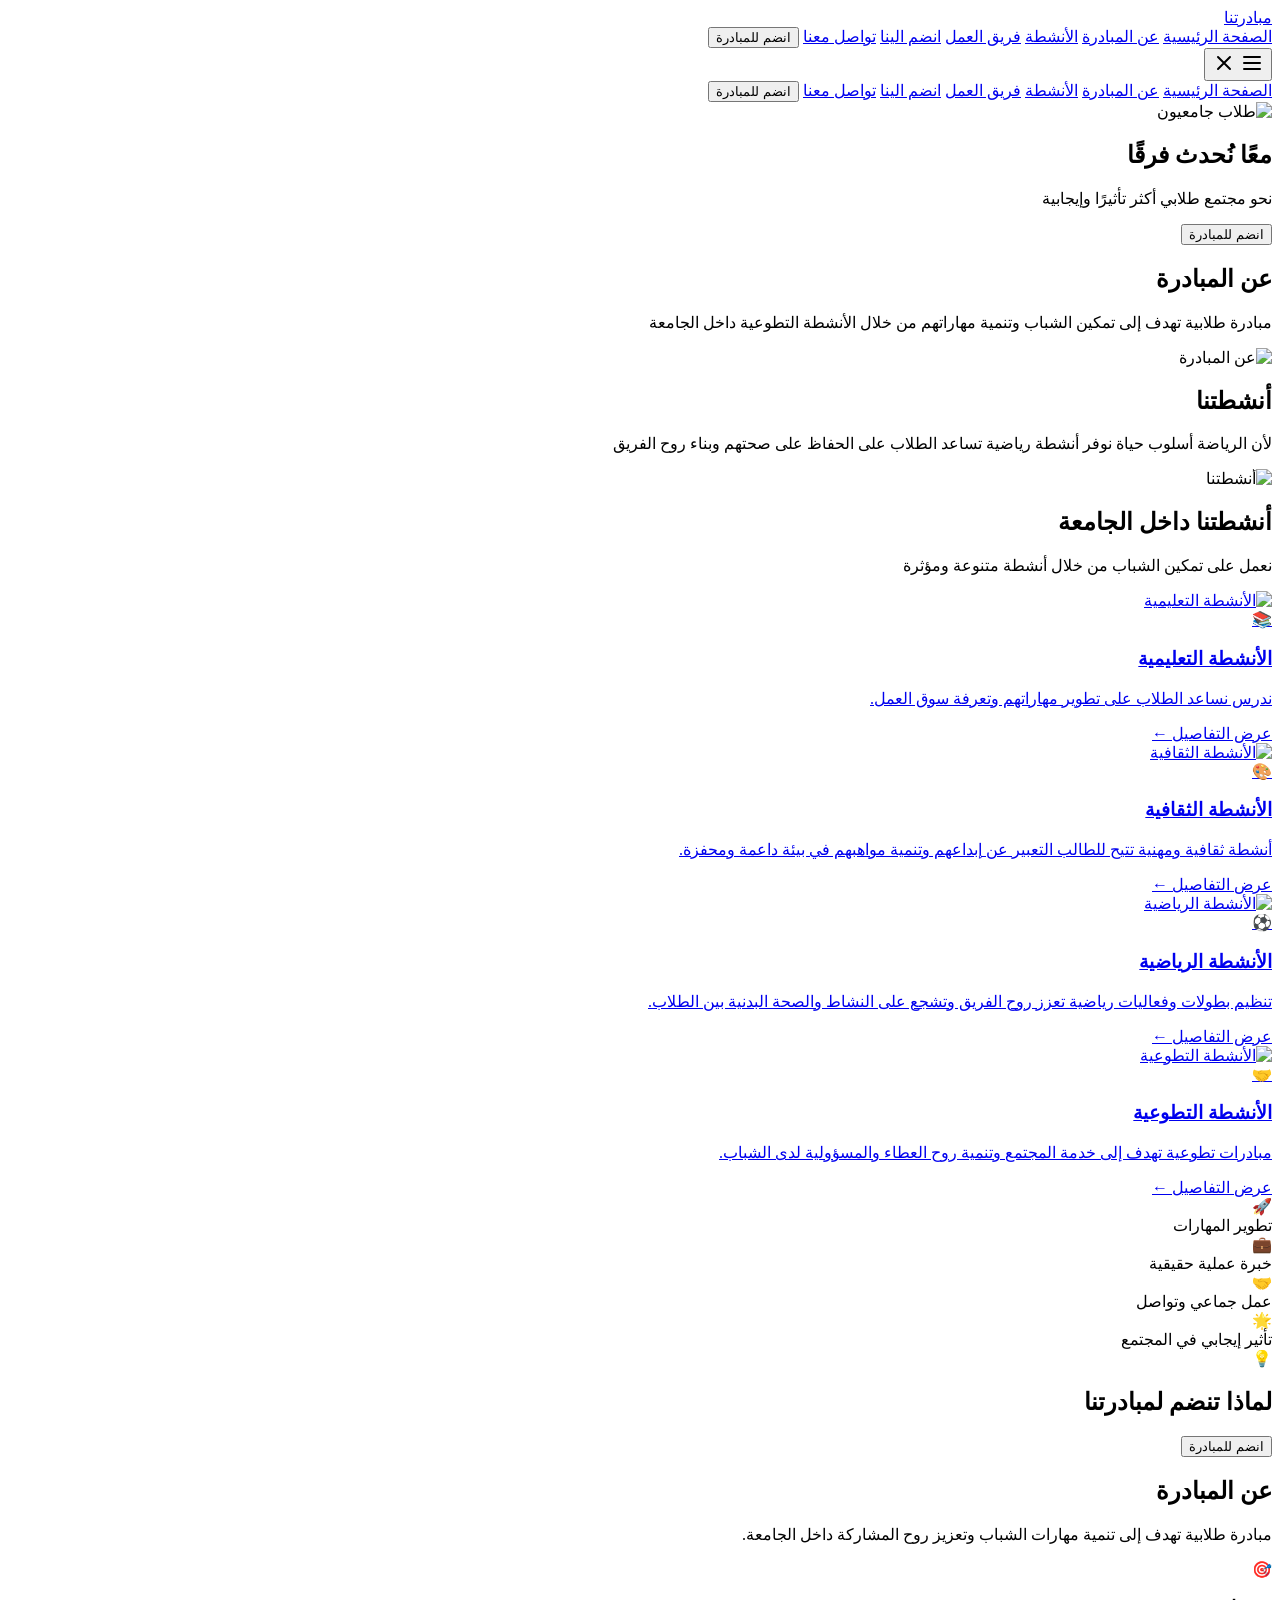
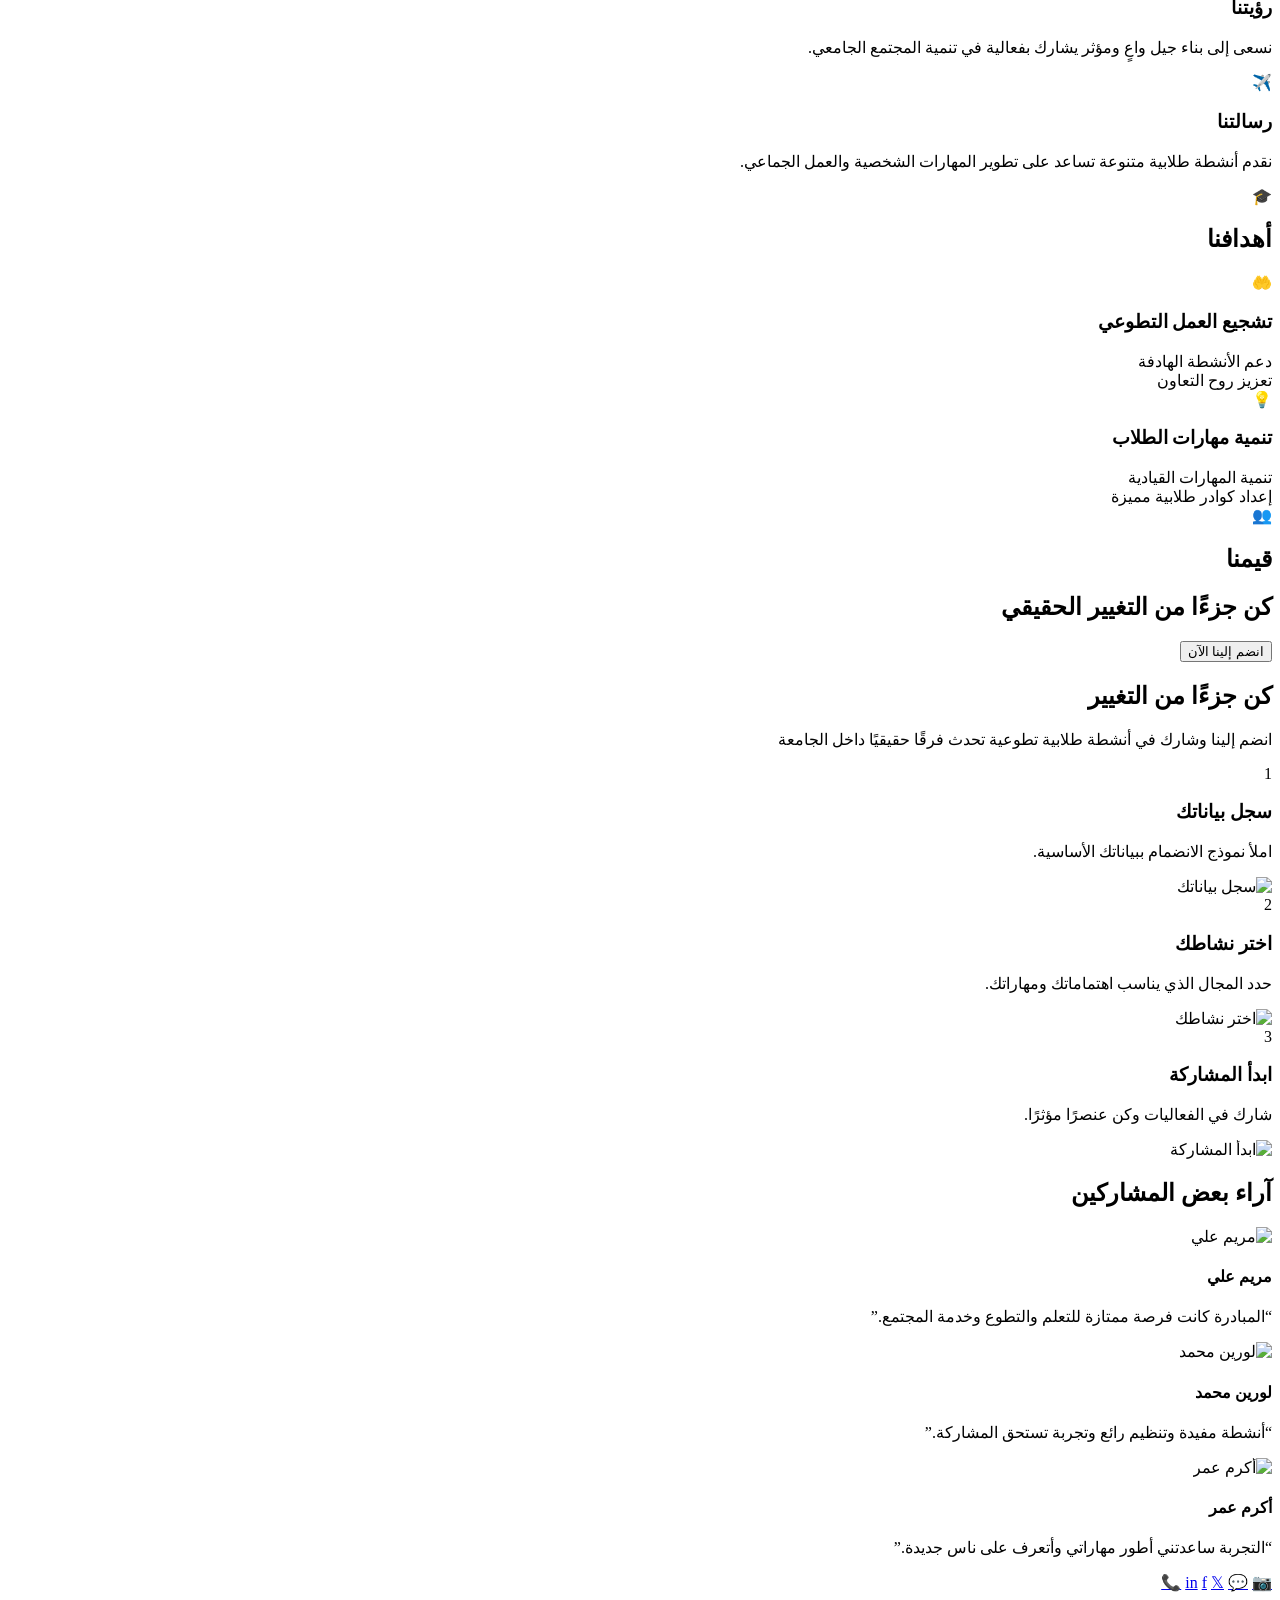
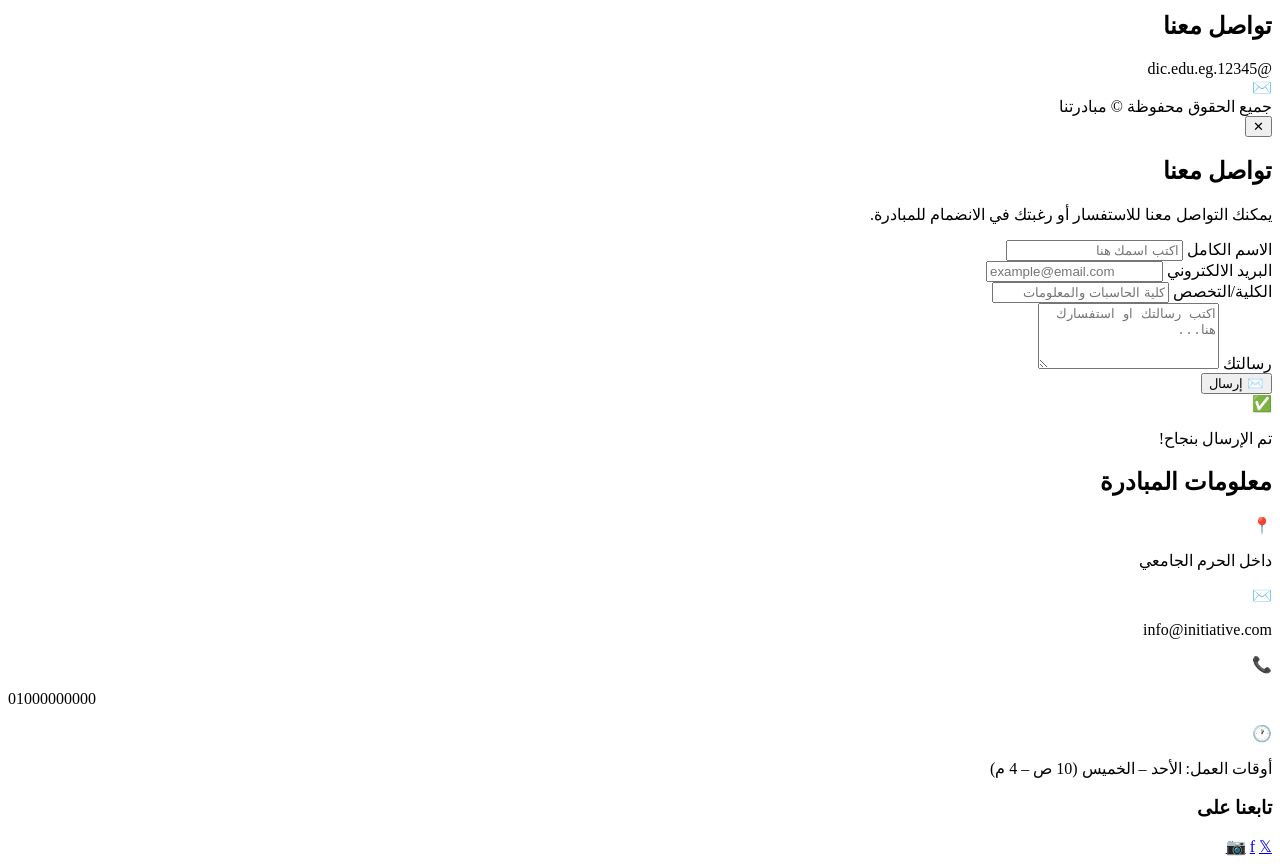
==== commit d4b41dff: "update project" ====
--- a/index.html
+++ b/index.html
@@ -1,447 +1,472 @@
-<!DOCTYPE html>
-<html lang="ar" dir="rtl">
-<head>
-  <meta charset="UTF-8">
-  <meta name="viewport" content="width=device-width, initial-scale=1.0">
-  <title>مبادرتنا</title>
-  <link rel="stylesheet" href="assets/css/style.css"/>
-  <link rel="stylesheet" href="https://cdnjs.cloudflare.com/ajax/libs/font-awesome/6.5.1/css/all.min.css">
-  <link href="https://fonts.googleapis.com/css2?family=Cairo:wght@400;600;700;800&family=Tajawal:wght@400;500;700&display=swap" rel="stylesheet" />
-</head>
-
-<body>
-
-<!--home page nermeen-->
-<div class="section1">
-
-  <nav>
-    <div class="list1">
-      <img src="assets/img/page/Screenshot 2026-01-21 035100 1.png" class="logo" alt="logo">
-    </div>
-    <ul class="list2">
-      <button class="btn">انضم للمبادرة</button>
-      <li><a href="#contact">تواصل معنا</a></li>
-      <li><a href="#join">انضم الينا</a></li>
-      <li><a href="#team">فريق العمل</a></li>
-      <li><a href="#activities">الأنشطة</a></li>
-      <li><a href="#about">عن المبادرة</a></li>
-      <li><a href="#home">الصفحة الرئيسية</a></li>
-    </ul>    
-  </nav>
-
-  <section class="hero">
-    <div class="hero-content">
-      <h1>معًا نُحدث فرقًا</h1>
-      <p>نحو مجتمع طلابي أكثر تأثيرًا وإيجابية</p>
-      <button class="btn">انضم للمبادرة</button>
-    </div>
-  </section>
-
-  <section class="about-section">
-  <div class="about-row">
-    <div class="about-text">
-      <h2>عن المبادرة</h2>
-      <p>مبادرة طلابية تهدف إلى تمكين الشباب تهدف لتمكين الشباب وتنمية مهاراتهم من خلال الانشطة التطوعية داخل الجامعة</p>
-    </div>
-    <div class="about-image">
-      <img src="assets/img/page/students-stacking-hands-table 1.png" alt="">
-    </div>
-  </div>
-
-  <div class="about-row">
-    <div class="about-text">
-      <h2>أنشطتنا</h2>
-      <p>لأن الرياضة أسلوب حياة نوفر انشطة رياضية تساعد الطلاب علي الحفاظ علي صحتهم وبناء روح الفريق</p>
-    </div>
-    <div class="about-image">
-      <img src="assets/img/page/pexels-419907350-34255037 1.png" alt="">
-    </div>
-  </div>
-</section>
-
-</div>
-
-<!--activities page sayed-->
-
-<section class="activities">
-  <div class="acthead">
-    <h2>أنشطتنا داخل الجامعة</h2>
-    <p>نعمل على تمكين الشباب من خلال أنشطة متنوعة ومؤثرة</p>
-  </div>
-
-  <!--activities-->
-  <div class="actgrid">
-    
-
-    <div class="actcard">
-      <div class="actimg">
-        
-        <img src="assets/img/page2/close-up-people-planning-trip 1.png" alt="الأنشطة التعليمية">
-      </div>
-      <h3>الأنشطة التعليمية</h3>
-      <p>ندرس نساعد الطلاب على تطوير مهاراتهم وتعرفة سوق العمل.</p>
-    </div>
-
-  
-    <div class="actcard">
-      <div class="actimg">
-        
-        <img src="assets/img/page2/pexels-spacex-586104 1.png" alt="الأنشطة الثقافية">
-      </div>
-      <h3>الأنشطة الثقافية</h3>
-      <p>أنشطة ثقافية ومهنية تتيح للطالب التعبير عن إبداعهم وتنمية مواهبهم في بيئة داعمة ومحفزة.</p>
-    </div>
-
-    
-    <div class="actcard">
-      <div class="actimg">
-
-        <img src="assets/img/page2/men-play-socer-park-tournament-mini-footbal-guy-black-sportsuits 1.png" alt="الأنشطة الرياضية">
-      </div>
-      <h3>الأنشطة الرياضية</h3>
-      <p>تنظيم بطولات وفعاليات رياضية تعزز روح الفريق وتشجع على النشاط والصحة البدنية بين الطلاب.</p>
-    </div>
-
-    <div class="actcard">
-      <div class="actimg">
-      
-        <img src="assets/img/page2/istockphoto-1427848338-612x612 1.png" alt="الأنشطة التطوعية">
-      </div>
-      <h3>الأنشطة التطوعية</h3>
-      <p>مبادرات تطوعية تهدف إلى خدمة المجتمع وتنمية روح العطاء والمسؤولية لدى الشباب.</p>
-    </div>
-
-  </div>
-  <div>
-    <img class="imgwhy66" src="assets/img/page2/istockphoto-2188214428-612x612 1.png" alt="">
-</div>
-</section>
-
-<!-- لماذا تنضم-->
-
-<section class="whyjoin">
-  
-  <div class="whycontent">
-    
-    <div class="whylist">
-      <div class="whyitem">
-        <i class="fas fa-check"></i>
-        <span>تطوير المهارات</span>
-      </div>
-      <div class="whyitem">
-        <i class="fas fa-check"></i>
-        <span>خبرة عملية حقيقية</span>
-      </div>
-      <div class="whyitem">
-        <i class="fas fa-check"></i>
-        <span>عمل جماعي وتواصل</span>
-      </div>
-      <div class="whyitem">
-        <i class="fas fa-check"></i>
-        <span>تأثير إيجابي في المجتمع</span>
-      </div>
-    </div>
-
-    <!-- ايقون -->
-    <div class="whycenter">
-      <div class="whyicon">
-        <i class="fas fa-lightbulb"></i>
-        <i class="fas fa-book-open"></i>
-      </div>
-      <h2>لماذا تنضم لمبادرتنا</h2>
-    </div>
-
-  </div>
-
-  <div class="whybtn">
-    <button class="joinbtn">انضم للمبادرة</button>
-  </div>
-</section>
-<!-- ========================================
-     CONTACT MODAL - نافذة التواصل
-======================================== -->
-
-<!-- Modal Overlay -->
-<div class="modalover" id="contactModal">
-  <div class="modalbox">
-    
-    <!-- Close Button -->
-    <button class="modalclose" id="closeModal">
-      <i class="fas fa-times"></i>
-    </button>
-
-    <!-- Modal Content -->
-    <div class="modalcontent">
-      
-      <!-- Left Side - Form -->
-      <div class="formsection">
-        <h2>تواصل معنا</h2>
-        <p>يمكنك التواصل معنا للاستفسار أو رغبتك في الانضمام للمبادرة.</p>
-
-        <form class="contactform" id="contactForm">
-          
-          <!-- Full Name -->
-          <div class="formgroup">
-            <label>الاسم الكامل</label>
-            <input type="text" class="forminput" placeholder="اكتب اسمك هنا" required>
-          </div>
-
-          <!-- Email -->
-          <div class="formgroup">
-            <label>البريد الالكتروني</label>
-            <input type="email" class="forminput" placeholder="example@email.com" required>
-          </div>
-
-          <!-- College/Department -->
-          <div class="formgroup">
-            <label>الكلية/التخصص</label>
-            <input type="text" class="forminput" placeholder="كلية الحاسبات والمعلومات" required>
-          </div>
-
-          <!-- Message -->
-          <div class="formgroup">
-            <label>رسالتك</label>
-            <textarea class="formtext" rows="5" placeholder="اكتب رسالتك اوي استفسارك هنا..." required></textarea>
-          </div>
-
-          <!-- Submit Button -->
-          <button type="submit" class="formbtn">
-            <i class="fas fa-paper-plane"></i>
-            إرسال
-          </button>
-
-        </form>
-      </div>
-
-      <!-- Right Side - Info -->
-      <div class="infosection">
-        <h2>معلومات المبادرة</h2>
-        <div class="infounderline"></div>
-
-        <!-- Location -->
-        <div class="infoitem">
-          <div class="infoicon locicon">
-            <i class="fas fa-map-marker-alt"></i>
-          </div>
-          <div class="infotext">
-            <p>داخل الحرم الجامعي</p>
-          </div>
-        </div>
-
-        <!-- Email -->
-        <div class="infoitem">
-          <div class="infoicon mailicon">
-            <i class="fas fa-envelope"></i>
-          </div>
-          <div class="infotext">
-            <p>info@initiative.com</p>
-          </div>
-        </div>
-
-        <!-- Phone -->
-        <div class="infoitem">
-          <div class="infoicon phoneicon">
-            <i class="fas fa-phone"></i>
-          </div>
-          <div class="infotext">
-            <p dir="ltr">01000000000</p>
-          </div>
-        </div>
-
-        <!-- Working Hours -->
-        <div class="infoitem">
-          <div class="infoicon timeicon">
-            <i class="fas fa-clock"></i>
-          </div>
-          <div class="infotext">
-            <p>أوقات العمل: الأحد – الخميس (10 ص – 4 م)</p>
-          </div>
-        </div>
-
-        <!-- Social Media -->
-        <div class="socialfollow">
-          <h3>تابعنا على</h3>
-          <div class="socialunderline"></div>
-          <div class="socialicons">
-            <a href="#" class="sociallink fblink">
-              <i class="fab fa-facebook-f"></i>
-            </a>
-            <a href="#" class="sociallink twlink">
-              <i class="fab fa-twitter"></i>
-            </a>
-            <a href="#" class="sociallink iglink">
-              <i class="fab fa-instagram"></i>
-            </a>
-          </div>
-        </div>
-
-      </div>
-
-    </div>
-  </div>
-</div>
-
-<!-- our goals  -->
-
-
-<section class="aboutinit">
-  <div class="aboutinithead">
-    <h2>عن المبادرة</h2>
-    <p>مبادرة طلابية تهدف إلى تنمية مهارات الشباب وتعزيز روح المشاركة داخل الجامعة.</p>
-  </div>
-
-  <div class="missionvision">
-    
-    <div class="mvcard visioncard">
-      <div class="mvicon">
-        <i class="fas fa-bullseye"></i>
-      </div>
-      <h3>رؤيتنا</h3>
-      <p>نسعى إلى بناء جيل واعٍ ومؤثر يشارك بفعالية في تنمية المجتمع الجامعي.</p>
-    </div>
-
-    <div class="mvcard missioncard">
-      <div class="mvicon">
-        <i class="fas fa-paper-plane"></i>
-      </div>
-      <h3>رسالتنا</h3>
-      <p>نقدم أنشطة طلابية متنوعة تساعد على تطوير المهارات الشخصية والعمل الجماعي.</p>
-    </div>
-
-  </div>
-</section>
-<section class="goalssec">
-  <div class="goalshead">
-    <div class="goalicon">
-      <i class="fas fa-graduation-cap"></i>
-    </div>
-    <h2>أهدافنا</h2>
-  </div>
-
-  <div class="goalsgrid">
-    
-    <div class="goalcard">
-      <div class="goalcardicon">
-        <i class="fas fa-hands-helping"></i>
-      </div>
-      <h3>تشجيع العمل التطوعي</h3>
-      <div class="goalpoints">
-        <p>دعم الأنشطة الهادفة</p>
-        <p>تعزيز روح التعاون</p>
-      </div>
-    </div>
-
-    <div class="goalcard">
-      <div class="goalcardicon">
-        <i class="fas fa-lightbulb"></i>
-      </div>
-      <h3>تنمية مهارات الطلاب</h3>
-      <div class="goalpoints">
-        <p>تنمية المهارات القيادية</p>
-        <p>إعداد كوادر طلابية مميزة</p>
-      </div>
-    </div>
-
-  </div>
-</section>
-
-<section class="valuessec">
-  <div class="valueshead">
-    <div class="valueicon">
-      <i class="fas fa-users"></i>
-    </div>
-    <h2>قيمنا</h2>
-  </div>
-
-  <div class="valuescta">
-    <h2>كن جزءًا من التغيير الحقيقي</h2>
-    <button class="valuebtn">انضم إلينا الآن</button>
-  </div>
-</section>
-
-
-<!-- about page yasmina -->
-
-<section class="hero">
-  <h1>كن جزءًا من التغيير</h1>
-  <p>
-    انضم إلينا وشارك في أنشطة طلابية تطوعية تحدث فرقًا حقيقيًا داخل الجامعة
-  </p>
-</section>
-
-<section class="steps" id="join">
-  <div class="step one">
-    <span class="number">3</span>
-    <h3>ابدأ المشاركة</h3>
-    <p>شارك في الفعاليات وكن عنصرًا مؤثرًا.</p>
-    <img src="assets/img/about_page/beginshare.png" alt="ابدأ المشاركة" />
-  </div>
-  <div class="step two">
-    <span class="number">2</span>
-    <h3>اختر نشاطك</h3>
-    <p>حدد المجال الذي يناسب اهتماماتك ومهاراتك.</p>
-    <img src="assets/img/about_page/selectur.png" alt="اختر نشاطك" />
-  </div>
-  <div class="step three">
-    <span class="number">1</span>
-    <h3>سجل بياناتك</h3>
-    <p>املأ نموذج الانضمام ببياناتك الأساسية.</p>
-    <img src="assets/img/about_page/data.png" alt="سجل بياناتك" />
-  </div>
-</section>
-
-<section class="testimonials">
-  <h2>آراء بعض المشاركين</h2>
-
-  <div class="cards">
-    <div class="card">
-      <div class="card-header">
-        <img src="assets/img/about_page/mariam.png" alt="مريم علي" />
-        <h4>مريم علي</h4>
-      </div>
-      <p>المبادرة كانت فرصة ممتازة للتعلم والتطوع وخدمة المجتمع.</p>
-    </div>
-    <div class="card">
-      <div class="card-header">
-        <img src="assets/img/about_page/loreen.png" alt="لورين محمد" />
-        <h4>لورين محمد</h4>
-      </div>
-      <p>أنشطة مفيدة وتنظيم رائع وتجربة تستحق المشاركة.</p>
-    </div>
-    <div class="card">
-      <div class="card-header">
-        <img src="assets/img/about_page/akram.png" alt="أكرم عمر" />
-        <h4>أكرم عمر</h4>
-      </div>
-      <p>التجربة ساعدتني أطور مهاراتي وأتعرف على ناس جديدة.</p>
-    </div>
-  </div>
-</section>
-
-<section class="cta">
-  <button>انضم للمبادرة</button>
-</section>
-
-<!-- contact us-->
-<footer class="main-footer" id="contact">
-  <div class="social-icons">
-    <a href="#" aria-label="Instagram"><i class="fab fa-instagram"></i></a>
-    <a href="#" aria-label="WhatsApp"><i class="fab fa-whatsapp"></i></a>
-    <a href="#" aria-label="LinkedIn"><i class="fab fa-linkedin-in"></i></a>
-    <a href="#" aria-label="Facebook"><i class="fab fa-facebook-f"></i></a>
-    <a href="#" aria-label="Twitter"><i class="fab fa-twitter"></i></a>
-    <a href="#" aria-label="Phone"><i class="fas fa-phone"></i></a>
-  </div>
-
-  <div class="footer-title">
-    <h2>تواصل معنا</h2>
-  </div>
-
-  <div class="footer-email">
-    <span>@12345.dic.edu.eg</span>
-    <i class="fas fa-envelope-open-text"></i>
-  </div>
-</footer>
-<script src="assets/Js/script.js"></script>
-</body>
-</html>+<!DOCTYPE html>
+<html lang="ar" dir="rtl">
+<head>
+  <meta charset="UTF-8">
+  <meta name="viewport" content="width=device-width, initial-scale=1.0">
+  <title>مبادرتنا</title>
+  <meta name="description" content="مبادرة طلابية تهدف إلى تمكين الشباب وتنمية مهاراتهم">
+  <link href="https://fonts.googleapis.com/css2?family=Cairo:wght@400;600;700;800&display=swap" rel="stylesheet">
+  <link rel="stylesheet" href="css/style.css">
+</head>
+<body>
+  <!-- Navbar -->
+  <nav id="navbar" class="navbar">
+    <div class="container navbar-inner">
+      <div class="navbar-logo">
+        <a href="index.html" class="gradient-text logo-text">مبادرتنا</a>
+      </div>
+      <div class="navbar-links" id="navLinks">
+        <a href="#home" class="nav-link">الصفحة الرئيسية</a>
+        <a href="#about" class="nav-link">عن المبادرة</a>
+        <a href="#activities" class="nav-link">الأنشطة</a>
+        <a href="#team" class="nav-link">فريق العمل</a>
+        <a href="#join" class="nav-link">انضم الينا</a>
+        <a href="#contact" class="nav-link">تواصل معنا</a>
+        <button class="btn-primary btn-join-nav" onclick="openModal()">انضم للمبادرة</button>
+      </div>
+      <button class="mobile-menu-btn" id="mobileMenuBtn" onclick="toggleMobileMenu()">
+        <svg class="menu-icon" id="menuIcon" width="24" height="24" fill="none" stroke="currentColor" viewBox="0 0 24 24">
+          <path stroke-linecap="round" stroke-linejoin="round" stroke-width="2" d="M4 6h16M4 12h16M4 18h16"/>
+        </svg>
+        <svg class="close-icon hidden" id="closeIcon" width="24" height="24" fill="none" stroke="currentColor" viewBox="0 0 24 24">
+          <path stroke-linecap="round" stroke-linejoin="round" stroke-width="2" d="M6 18L18 6M6 6l12 12"/>
+        </svg>
+      </button>
+    </div>
+    <!-- Mobile Menu -->
+    <div class="mobile-menu" id="mobileMenu">
+      <div class="mobile-menu-inner">
+        <a href="#home" class="mobile-link" onclick="closeMobileMenu()">الصفحة الرئيسية</a>
+        <a href="#about" class="mobile-link" onclick="closeMobileMenu()">عن المبادرة</a>
+        <a href="#activities" class="mobile-link" onclick="closeMobileMenu()">الأنشطة</a>
+        <a href="#team" class="mobile-link" onclick="closeMobileMenu()">فريق العمل</a>
+        <a href="#join" class="mobile-link" onclick="closeMobileMenu()">انضم الينا</a>
+        <a href="#contact" class="mobile-link" onclick="closeMobileMenu()">تواصل معنا</a>
+        <button class="btn-primary mobile-join-btn" onclick="openModal(); closeMobileMenu();">انضم للمبادرة</button>
+      </div>
+    </div>
+  </nav>
+
+  <main>
+    <!-- Hero Section -->
+    <section id="home" class="hero">
+      <img src="./images/page/hero-banner.jpeg" alt="طلاب جامعيون" class="hero-bg-img">
+      <div class="hero-orb hero-orb-1"></div>
+      <div class="hero-orb hero-orb-2"></div>
+      <div class="hero-content">
+        <h1 class="hero-title"><span class="gradient-text">معًا نُحدث فرقًا</span></h1>
+        <p class="hero-subtitle">نحو مجتمع طلابي أكثر تأثيرًا وإيجابية</p>
+        <button class="btn-primary btn-hero animate-glow" onclick="openModal()">انضم للمبادرة</button>
+        <div class="scroll-indicator">
+          <div class="scroll-mouse">
+            <div class="scroll-dot"></div>
+          </div>
+        </div>
+      </div>
+    </section>
+
+    <!-- About Section -->
+    <section id="about" class="about-section">
+      <div class="particles-bg"></div>
+      <div class="container about-rows">
+        <!-- Row 1 -->
+        <div class="about-row about-row-reverse">
+          <div class="about-text">
+            <h2 class="section-title gradient-text">عن المبادرة</h2>
+            <p class="section-desc">مبادرة طلابية تهدف إلى تمكين الشباب وتنمية مهاراتهم من خلال الأنشطة التطوعية داخل الجامعة</p>
+          </div>
+          <div class="about-img">
+            <div class="about-img-wrapper gradient-border-1">
+              <img src="images/page/students-stacking-hands-table 1.png" alt="عن المبادرة">
+            </div>
+          </div>
+        </div>
+        <!-- Row 2 -->
+        <div class="about-row">
+          <div class="about-text">
+            <h2 class="section-title gradient-text">أنشطتنا</h2>
+            <p class="section-desc">لأن الرياضة أسلوب حياة نوفر أنشطة رياضية تساعد الطلاب على الحفاظ على صحتهم وبناء روح الفريق</p>
+          </div>
+          <div class="about-img">
+            <div class="about-img-wrapper gradient-border-2">
+              <img src="images/page/pexels-419907350-34255037 1.png" alt="أنشطتنا">
+            </div>
+          </div>
+        </div>
+      </div>
+    </section>
+
+    <!-- Activities Section -->
+    <section id="activities" class="activities-section">
+      <div class="activities-bg-gradient"></div>
+      <div class="container activities-container">
+        <div class="activities-header">
+          <h2 class="section-title gradient-text">أنشطتنا داخل الجامعة</h2>
+          <p class="section-subtitle">نعمل على تمكين الشباب من خلال أنشطة متنوعة ومؤثرة</p>
+        </div>
+        <div class="activities-grid">
+          <!-- Educational -->
+          <div class="activity-card">
+            <a href="activity.html?id=educational">
+              <div class="activity-card-inner glass">
+                <div class="activity-card-image">
+                  <img src="images/page2/close-up-people-planning-trip 1.png" alt="الأنشطة التعليمية">
+                  <div class="activity-card-overlay"></div>
+                  <div class="activity-card-icon">📚</div>
+                </div>
+                <div class="activity-card-content">
+                  <h3 class="activity-card-title">الأنشطة التعليمية</h3>
+                  <p class="activity-card-desc">ندرس نساعد الطلاب على تطوير مهاراتهم وتعرفة سوق العمل.</p>
+                  <div class="activity-card-link">
+                    <span>عرض التفاصيل</span>
+                    <span>←</span>
+                  </div>
+                </div>
+              </div>
+            </a>
+          </div>
+          <!-- Cultural -->
+          <div class="activity-card">
+            <a href="activity.html?id=cultural">
+              <div class="activity-card-inner glass">
+                <div class="activity-card-image">
+                  <img src="images/page2/pexels-spacex-586104 1.png" alt="الأنشطة الثقافية">
+                  <div class="activity-card-overlay"></div>
+                  <div class="activity-card-icon">🎨</div>
+                </div>
+                <div class="activity-card-content">
+                  <h3 class="activity-card-title">الأنشطة الثقافية</h3>
+                  <p class="activity-card-desc">أنشطة ثقافية ومهنية تتيح للطالب التعبير عن إبداعهم وتنمية مواهبهم في بيئة داعمة ومحفزة.</p>
+                  <div class="activity-card-link">
+                    <span>عرض التفاصيل</span>
+                    <span>←</span>
+                  </div>
+                </div>
+              </div>
+            </a>
+          </div>
+          <!-- Sports -->
+          <div class="activity-card">
+            <a href="activity.html?id=sports">
+              <div class="activity-card-inner glass">
+                <div class="activity-card-image">
+                  <img src="images/page2/men-play-socer-park-tournament-mini-footbal-guy-black-sportsuits 1.png" alt="الأنشطة الرياضية">
+                  <div class="activity-card-overlay"></div>
+                  <div class="activity-card-icon">⚽</div>
+                </div>
+                <div class="activity-card-content">
+                  <h3 class="activity-card-title">الأنشطة الرياضية</h3>
+                  <p class="activity-card-desc">تنظيم بطولات وفعاليات رياضية تعزز روح الفريق وتشجع على النشاط والصحة البدنية بين الطلاب.</p>
+                  <div class="activity-card-link">
+                    <span>عرض التفاصيل</span>
+                    <span>←</span>
+                  </div>
+                </div>
+              </div>
+            </a>
+          </div>
+          <!-- Volunteer -->
+          <div class="activity-card">
+            <a href="activity.html?id=volunteer">
+              <div class="activity-card-inner glass">
+                <div class="activity-card-image">
+                  <img src="images/page2/istockphoto-1427848338-612x612 1.png" alt="الأنشطة التطوعية">
+                  <div class="activity-card-overlay"></div>
+                  <div class="activity-card-icon">🤝</div>
+                </div>
+                <div class="activity-card-content">
+                  <h3 class="activity-card-title">الأنشطة التطوعية</h3>
+                  <p class="activity-card-desc">مبادرات تطوعية تهدف إلى خدمة المجتمع وتنمية روح العطاء والمسؤولية لدى الشباب.</p>
+                  <div class="activity-card-link">
+                    <span>عرض التفاصيل</span>
+                    <span>←</span>
+                  </div>
+                </div>
+              </div>
+            </a>
+          </div>
+        </div>
+      </div>
+    </section>
+
+    <!-- Why Join Section -->
+    <section class="whyjoin-section">
+      <div class="whyjoin-bg"></div>
+      <div class="container whyjoin-container">
+        <div class="whyjoin-reasons">
+          <div class="reason-item glass">
+            <div class="reason-icon-box">🚀</div>
+            <span class="reason-text">تطوير المهارات</span>
+          </div>
+          <div class="reason-item glass">
+            <div class="reason-icon-box">💼</div>
+            <span class="reason-text">خبرة عملية حقيقية</span>
+          </div>
+          <div class="reason-item glass">
+            <div class="reason-icon-box">🤝</div>
+            <span class="reason-text">عمل جماعي وتواصل</span>
+          </div>
+          <div class="reason-item glass">
+            <div class="reason-icon-box">🌟</div>
+            <span class="reason-text">تأثير إيجابي في المجتمع</span>
+          </div>
+        </div>
+        <div class="whyjoin-center">
+          <div class="whyjoin-icon-wrap">
+            <div class="whyjoin-icon-box" id="whyjoinIcon">
+              <span>💡</span>
+            </div>
+            <div class="whyjoin-pulse-ring"></div>
+          </div>
+          <h2 class="section-title gradient-text">لماذا تنضم لمبادرتنا</h2>
+          <button class="btn-primary btn-hero animate-glow" onclick="openModal()">انضم للمبادرة</button>
+        </div>
+      </div>
+    </section>
+
+    <!-- Mission & Vision Section -->
+    <section class="mv-section">
+      <div class="container">
+        <div class="mv-header">
+          <h2 class="section-title gradient-text">عن المبادرة</h2>
+          <p class="section-subtitle">مبادرة طلابية تهدف إلى تنمية مهارات الشباب وتعزيز روح المشاركة داخل الجامعة.</p>
+        </div>
+        <div class="mv-cards">
+          <div class="mv-card glass">
+            <div class="mv-card-icon mv-icon-vision">🎯</div>
+            <h3 class="mv-card-title">رؤيتنا</h3>
+            <p class="mv-card-text">نسعى إلى بناء جيل واعٍ ومؤثر يشارك بفعالية في تنمية المجتمع الجامعي.</p>
+          </div>
+          <div class="mv-card glass">
+            <div class="mv-card-icon mv-icon-mission">✈️</div>
+            <h3 class="mv-card-title">رسالتنا</h3>
+            <p class="mv-card-text">نقدم أنشطة طلابية متنوعة تساعد على تطوير المهارات الشخصية والعمل الجماعي.</p>
+          </div>
+        </div>
+      </div>
+    </section>
+
+    <!-- Goals Section -->
+    <section class="goals-section">
+      <div class="goals-bg-gradient"></div>
+      <div class="container goals-container">
+        <div class="goals-header">
+          <div class="goals-header-icon">🎓</div>
+          <h2 class="section-title gradient-text">أهدافنا</h2>
+        </div>
+        <div class="goals-cards">
+          <div class="goal-card glass">
+            <div class="goal-card-icon">🤲</div>
+            <h3 class="goal-card-title">تشجيع العمل التطوعي</h3>
+            <div class="goal-points">
+              <div class="goal-point"><div class="goal-dot"></div><span>دعم الأنشطة الهادفة</span></div>
+              <div class="goal-point"><div class="goal-dot"></div><span>تعزيز روح التعاون</span></div>
+            </div>
+          </div>
+          <div class="goal-card glass">
+            <div class="goal-card-icon">💡</div>
+            <h3 class="goal-card-title">تنمية مهارات الطلاب</h3>
+            <div class="goal-points">
+              <div class="goal-point"><div class="goal-dot"></div><span>تنمية المهارات القيادية</span></div>
+              <div class="goal-point"><div class="goal-dot"></div><span>إعداد كوادر طلابية مميزة</span></div>
+            </div>
+          </div>
+        </div>
+      </div>
+    </section>
+
+    <!-- Values Section -->
+    <section class="values-section">
+      <div class="container">
+        <div class="values-header">
+          <div class="values-header-icon">👥</div>
+          <h2 class="section-title gradient-text">قيمنا</h2>
+        </div>
+        <div class="values-banner">
+          <div class="values-banner-bg" style="background-image: url('images/page_laste/business post 1.png')"></div>
+          <div class="values-banner-overlay"></div>
+          <div class="values-banner-particles particles-bg"></div>
+          <div class="values-banner-content">
+            <h2 class="values-cta-heading">كن جزءًا من التغيير الحقيقي</h2>
+            <button class="btn-primary btn-hero" onclick="openModal()">انضم إلينا الآن</button>
+          </div>
+        </div>
+      </div>
+    </section>
+
+    <!-- Steps Section -->
+    <section id="join" class="steps-section">
+      <div class="steps-bg-gradient"></div>
+      <div class="container steps-container">
+        <div class="steps-header">
+          <h2 class="section-title gradient-text">كن جزءًا من التغيير</h2>
+          <p class="section-subtitle">انضم إلينا وشارك في أنشطة طلابية تطوعية تحدث فرقًا حقيقيًا داخل الجامعة</p>
+        </div>
+        <div class="steps-grid">
+          <div class="step-card">
+            <div class="step-card-inner glass">
+              <div class="step-number step-color-1">1</div>
+              <h3 class="step-title">سجل بياناتك</h3>
+              <p class="step-text">املأ نموذج الانضمام ببياناتك الأساسية.</p>
+              <div class="step-image">
+                <img src="images/about_page/data.png" alt="سجل بياناتك">
+              </div>
+            </div>
+          </div>
+          <div class="step-card">
+            <div class="step-card-inner glass">
+              <div class="step-number step-color-2">2</div>
+              <h3 class="step-title">اختر نشاطك</h3>
+              <p class="step-text">حدد المجال الذي يناسب اهتماماتك ومهاراتك.</p>
+              <div class="step-image">
+                <img src="images/about_page/selectur.png" alt="اختر نشاطك">
+              </div>
+            </div>
+          </div>
+          <div class="step-card">
+            <div class="step-card-inner glass">
+              <div class="step-number step-color-3">3</div>
+              <h3 class="step-title">ابدأ المشاركة</h3>
+              <p class="step-text">شارك في الفعاليات وكن عنصرًا مؤثرًا.</p>
+              <div class="step-image">
+                <img src="images/about_page/beginshare.png" alt="ابدأ المشاركة">
+              </div>
+            </div>
+          </div>
+        </div>
+      </div>
+    </section>
+
+    <!-- Testimonials Section -->
+    <section id="team" class="testimonials-section">
+      <div class="container testimonials-container">
+        <h2 class="section-title gradient-text testimonials-heading">آراء بعض المشاركين</h2>
+        <div class="testimonials-grid">
+          <div class="testimonial-card glass">
+            <div class="testimonial-header">
+              <div class="testimonial-avatar">
+                <img src="images/about_page/mariam.png" alt="مريم علي">
+              </div>
+              <h4 class="testimonial-name">مريم علي</h4>
+            </div>
+            <p class="testimonial-text">&ldquo;المبادرة كانت فرصة ممتازة للتعلم والتطوع وخدمة المجتمع.&rdquo;</p>
+          </div>
+          <div class="testimonial-card glass">
+            <div class="testimonial-header">
+              <div class="testimonial-avatar">
+                <img src="images/about_page/loreen.png" alt="لورين محمد">
+              </div>
+              <h4 class="testimonial-name">لورين محمد</h4>
+            </div>
+            <p class="testimonial-text">&ldquo;أنشطة مفيدة وتنظيم رائع وتجربة تستحق المشاركة.&rdquo;</p>
+          </div>
+          <div class="testimonial-card glass">
+            <div class="testimonial-header">
+              <div class="testimonial-avatar">
+                <img src="images/about_page/akram.png" alt="أكرم عمر">
+              </div>
+              <h4 class="testimonial-name">أكرم عمر</h4>
+            </div>
+            <p class="testimonial-text">&ldquo;التجربة ساعدتني أطور مهاراتي وأتعرف على ناس جديدة.&rdquo;</p>
+          </div>
+        </div>
+      </div>
+    </section>
+  </main>
+
+  <!-- Footer -->
+  <footer id="contact" class="footer">
+    <div class="container footer-inner">
+      <div class="footer-social">
+        <a href="#" class="footer-social-icon glass" aria-label="Instagram">📷</a>
+        <a href="#" class="footer-social-icon glass" aria-label="WhatsApp">💬</a>
+        <a href="#" class="footer-social-icon glass" aria-label="LinkedIn">in</a>
+        <a href="#" class="footer-social-icon glass" aria-label="Facebook">f</a>
+        <a href="#" class="footer-social-icon glass" aria-label="Twitter">𝕏</a>
+        <a href="#" class="footer-social-icon glass" aria-label="Phone">📞</a>
+      </div>
+      <h2 class="footer-title">تواصل معنا</h2>
+      <div class="footer-email">
+        <span class="footer-email-text">@12345.dic.edu.eg</span>
+        <div class="footer-email-icon">✉️</div>
+      </div>
+    </div>
+    <div class="footer-bottom">
+      جميع الحقوق محفوظة © <span id="currentYear"></span> مبادرتنا
+    </div>
+  </footer>
+
+  <!-- Contact Modal -->
+  <div class="modal-overlay" id="modalOverlay" onclick="closeModal()">
+    <div class="modal-content glass" onclick="event.stopPropagation()">
+      <button class="modal-close" onclick="closeModal()">✕</button>
+      <div class="modal-body">
+        <!-- Form Side -->
+        <div class="modal-form-side">
+          <h2 class="modal-form-title">تواصل معنا</h2>
+          <p class="modal-form-subtitle">يمكنك التواصل معنا للاستفسار أو رغبتك في الانضمام للمبادرة.</p>
+          <div id="formContainer">
+            <form id="contactForm" onsubmit="handleFormSubmit(event)">
+              <div class="form-group">
+                <label>الاسم الكامل</label>
+                <input type="text" required placeholder="اكتب اسمك هنا">
+              </div>
+              <div class="form-group">
+                <label>البريد الالكتروني</label>
+                <input type="email" required placeholder="example@email.com" dir="ltr" style="text-align:left">
+              </div>
+              <div class="form-group">
+                <label>الكلية/التخصص</label>
+                <input type="text" required placeholder="كلية الحاسبات والمعلومات">
+              </div>
+              <div class="form-group">
+                <label>رسالتك</label>
+                <textarea required rows="4" placeholder="اكتب رسالتك او استفسارك هنا..."></textarea>
+              </div>
+              <button type="submit" class="btn-submit">
+                <span>✉️</span> إرسال
+              </button>
+            </form>
+          </div>
+          <div id="successMessage" class="success-message hidden">
+            <div class="success-icon">✅</div>
+            <p class="success-text">تم الإرسال بنجاح!</p>
+          </div>
+        </div>
+        <!-- Info Side -->
+        <div class="modal-info-side">
+          <h2 class="modal-info-title">معلومات المبادرة</h2>
+          <div class="modal-info-items">
+            <div class="modal-info-item">
+              <div class="modal-info-icon info-icon-location">📍</div>
+              <p>داخل الحرم الجامعي</p>
+            </div>
+            <div class="modal-info-item">
+              <div class="modal-info-icon info-icon-email">✉️</div>
+              <p>info@initiative.com</p>
+            </div>
+            <div class="modal-info-item">
+              <div class="modal-info-icon info-icon-phone">📞</div>
+              <p dir="ltr">01000000000</p>
+            </div>
+            <div class="modal-info-item">
+              <div class="modal-info-icon info-icon-time">🕐</div>
+              <p>أوقات العمل: الأحد – الخميس (10 ص – 4 م)</p>
+            </div>
+          </div>
+          <div class="modal-social">
+            <h3>تابعنا على</h3>
+            <div class="modal-social-links">
+              <a href="#" class="social-btn social-fb">f</a>
+              <a href="#" class="social-btn social-tw">𝕏</a>
+              <a href="#" class="social-btn social-ig">📷</a>
+            </div>
+          </div>
+        </div>
+      </div>
+    </div>
+  </div>
+
+  <script src="js/main.js"></script>
+</body>
+</html>
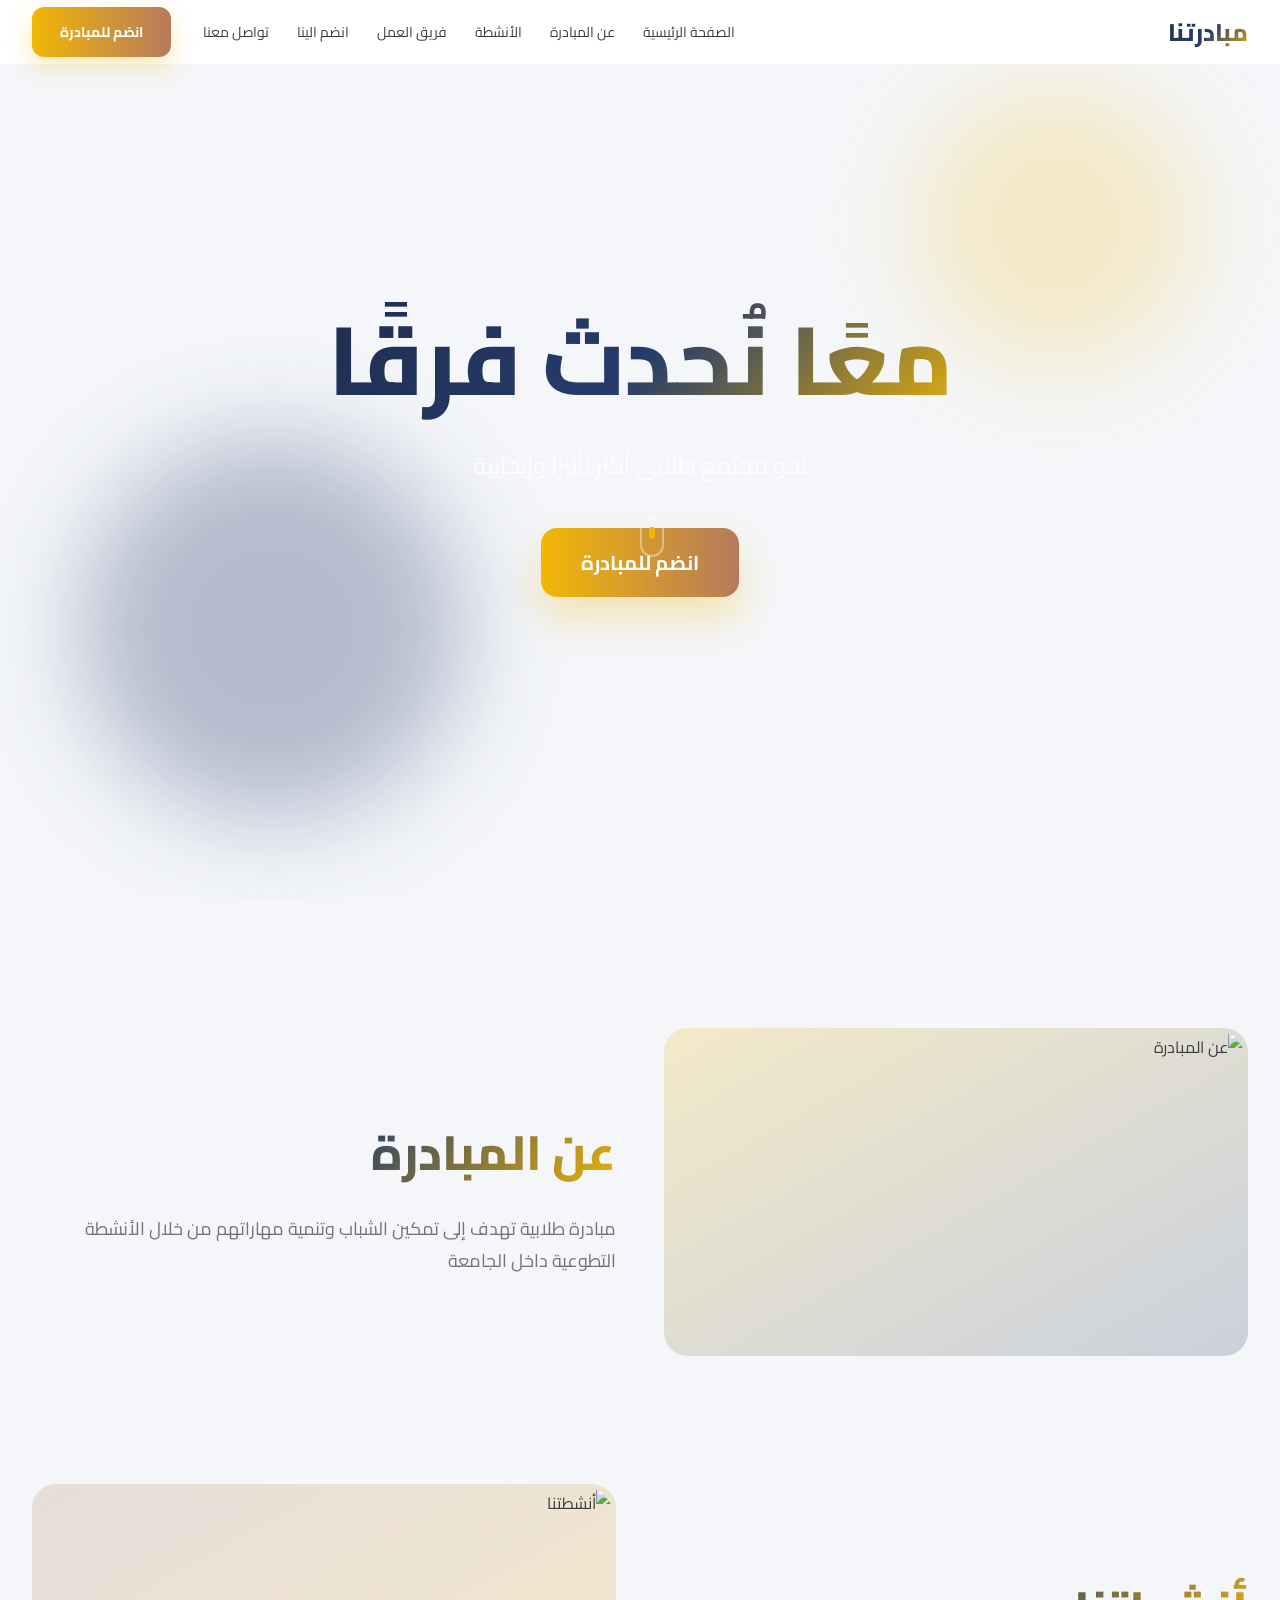
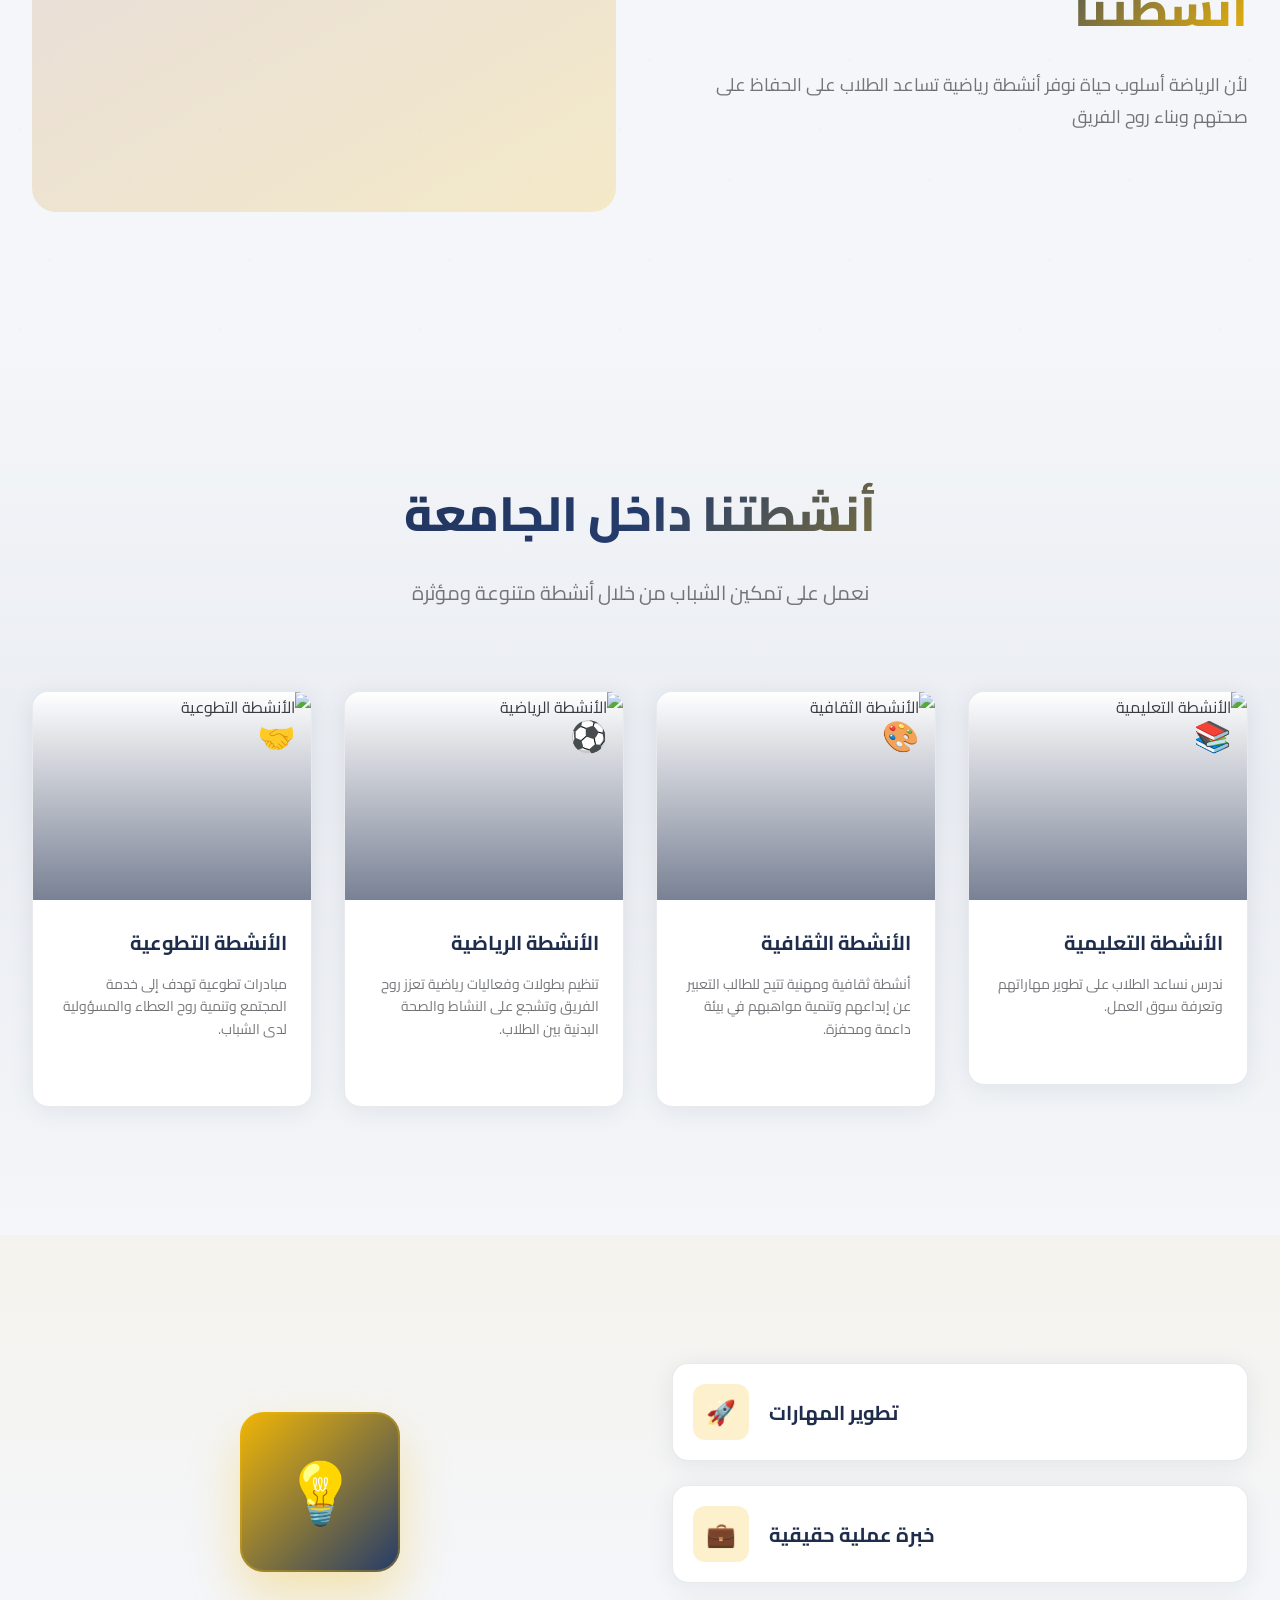
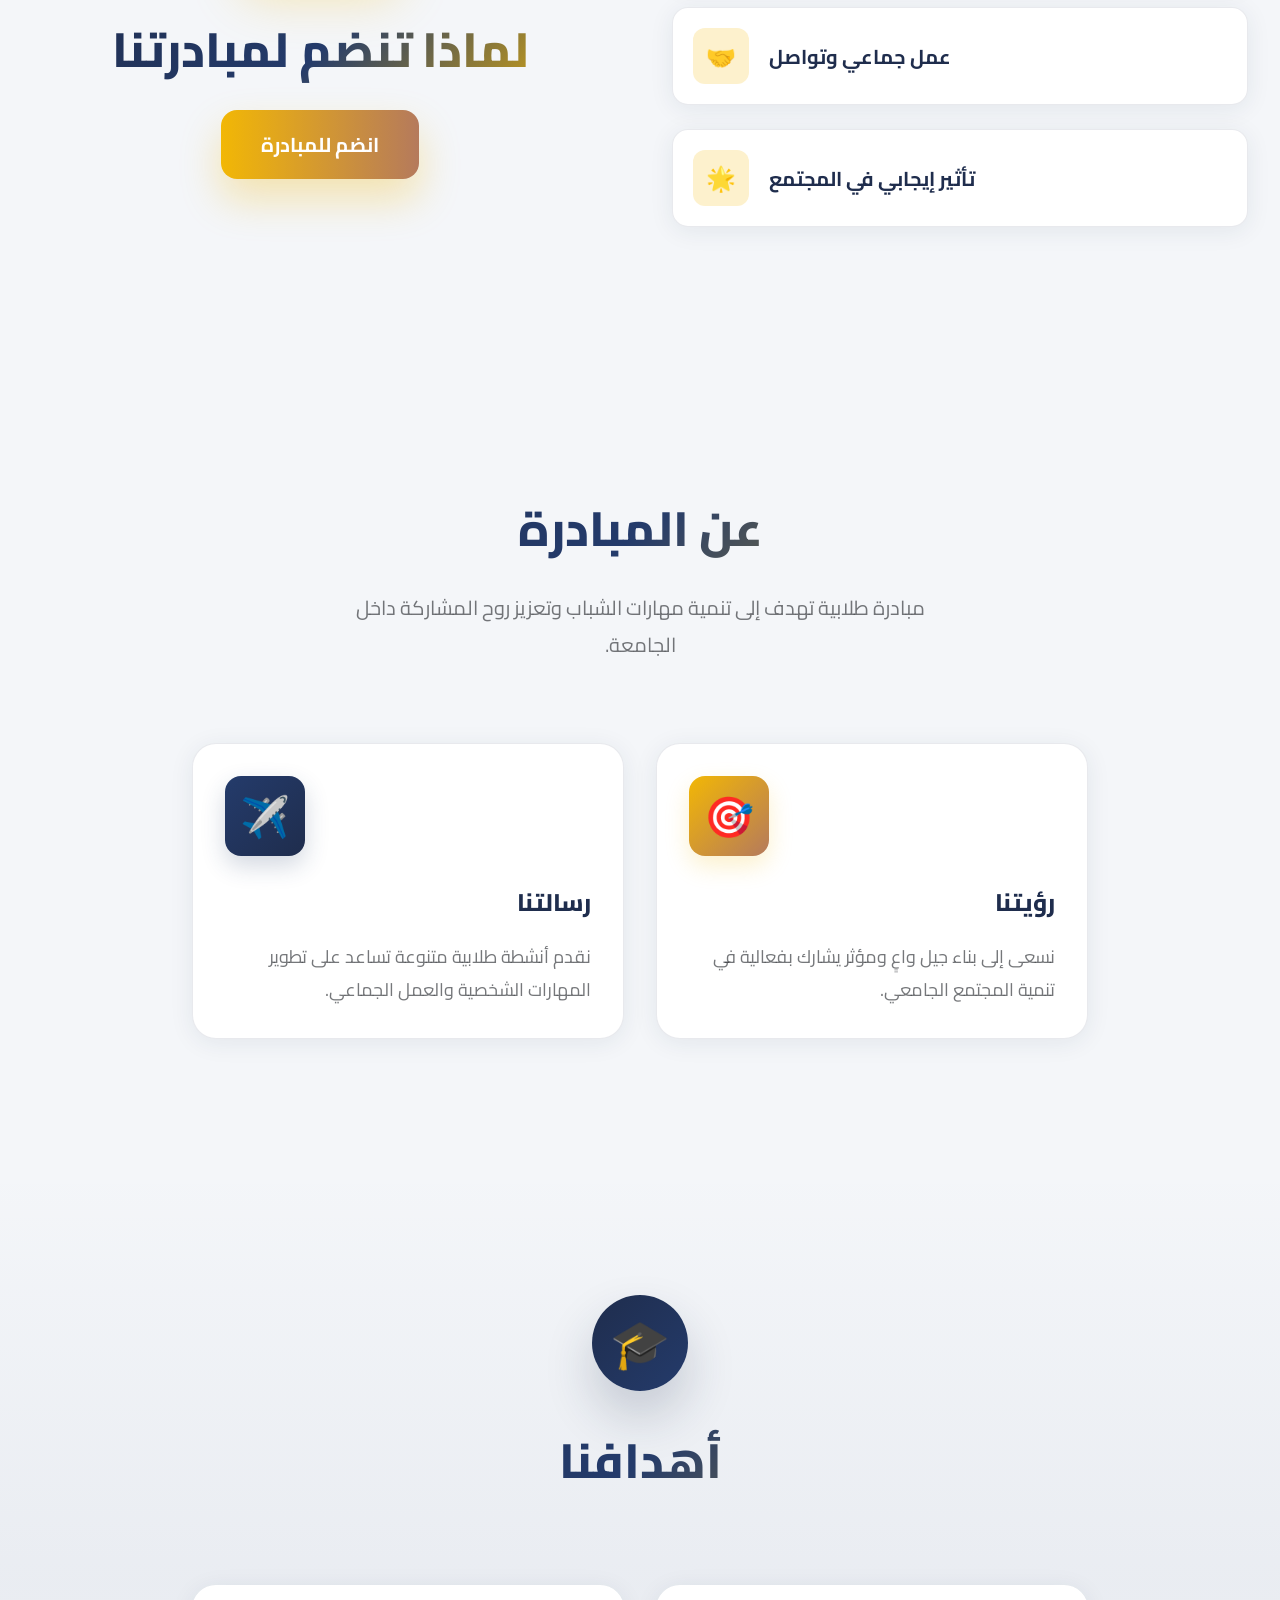
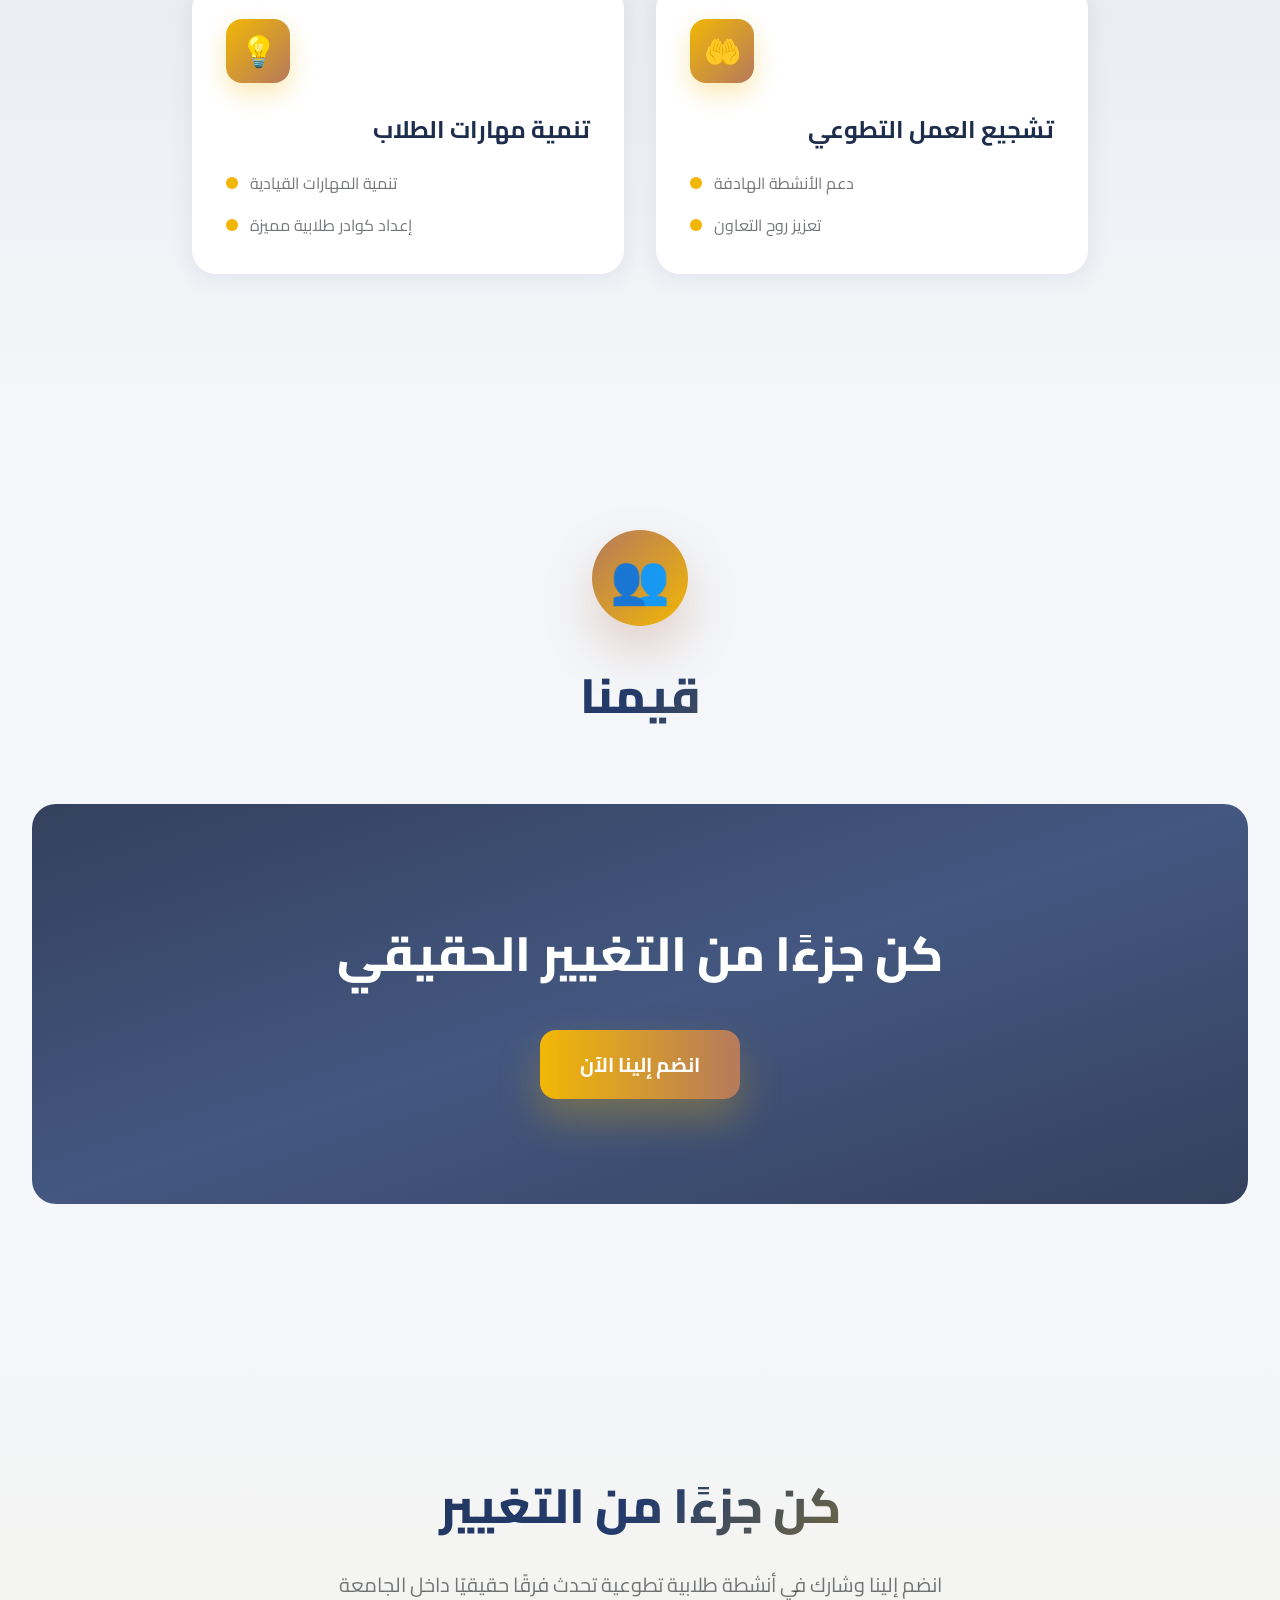
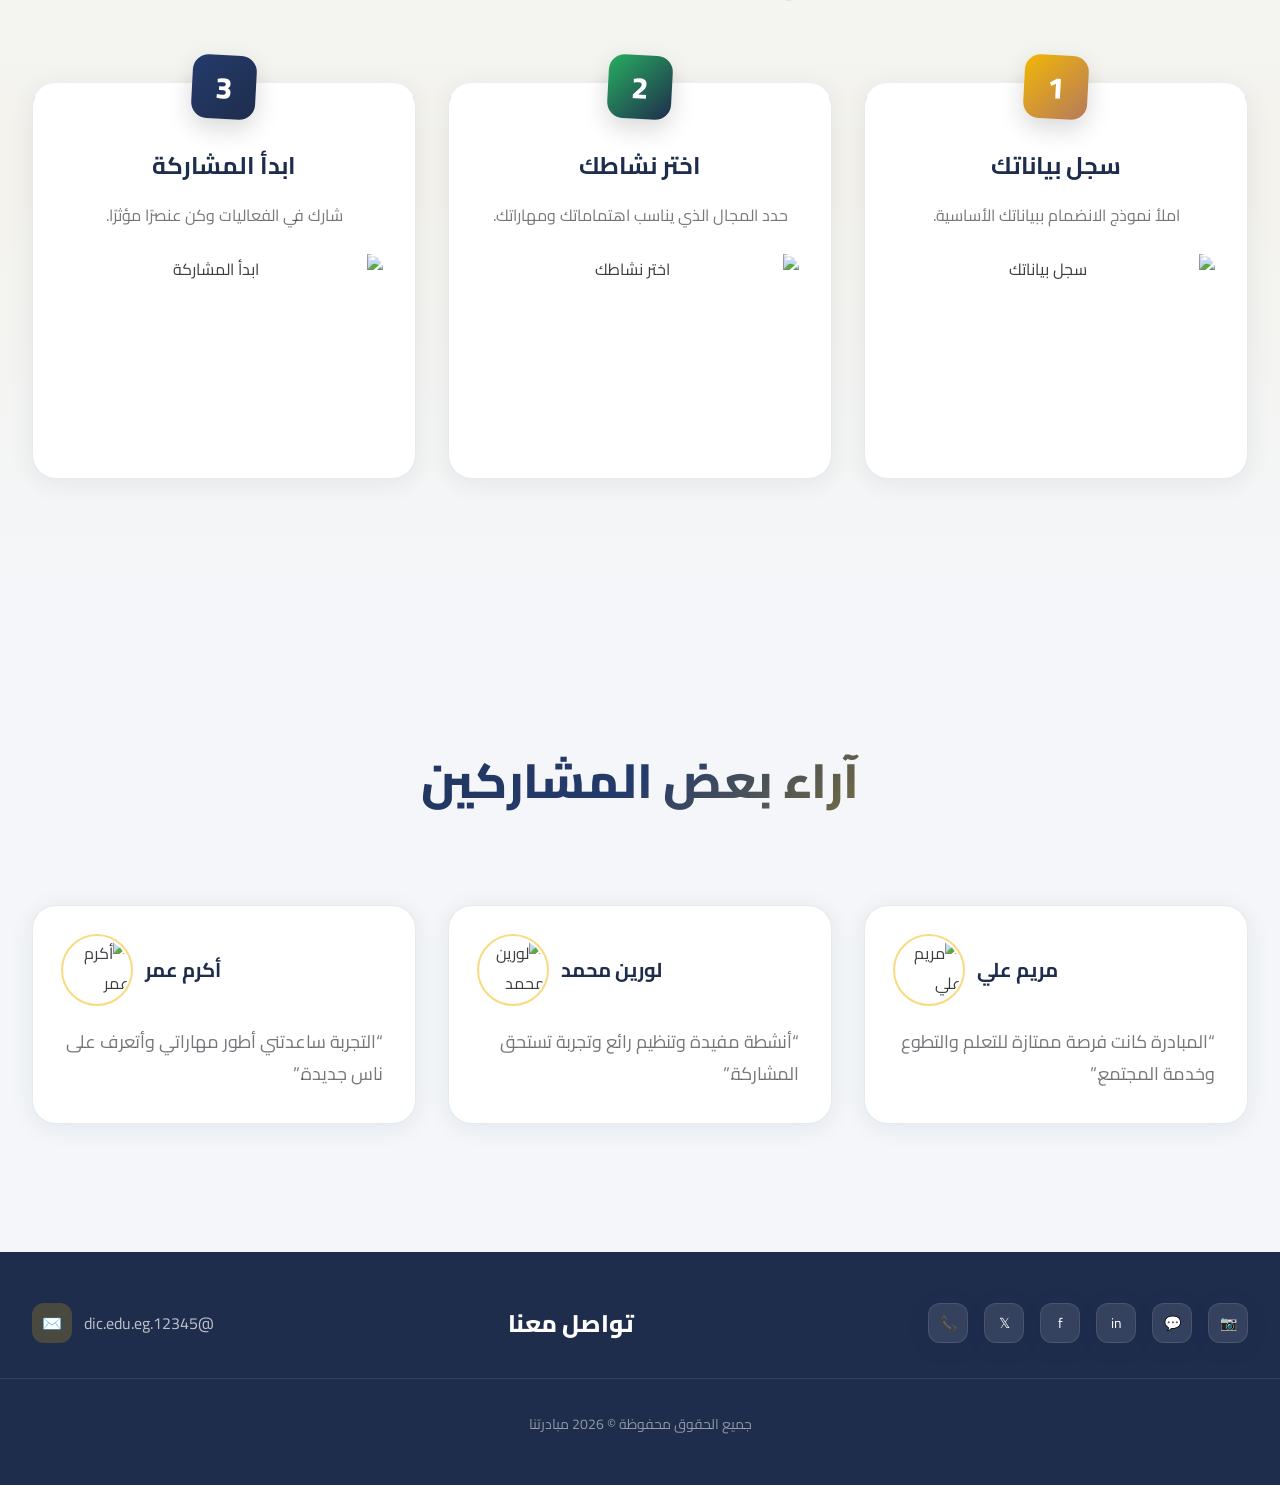
==== commit 7d5dd484: "update project" ====
--- a/index.html
+++ b/index.html
@@ -6,7 +6,7 @@
   <title>مبادرتنا</title>
   <meta name="description" content="مبادرة طلابية تهدف إلى تمكين الشباب وتنمية مهاراتهم">
   <link href="https://fonts.googleapis.com/css2?family=Cairo:wght@400;600;700;800&display=swap" rel="stylesheet">
-  <link rel="stylesheet" href="css/style.css">
+  <link rel="stylesheet" href="./assets/css/style.css">
 </head>
 <body>
   <!-- Navbar -->
@@ -467,6 +467,6 @@
     </div>
   </div>
 
-  <script src="js/main.js"></script>
+  <script src="./assets/js/main.js"></script>
 </body>
 </html>
--- a/assets/css/style.css
+++ b/assets/css/style.css
@@ -0,0 +1,1475 @@
+/* ===== CSS Variables ===== */
+:root {
+  --dark-blue: #1f2d4d;
+  --soft-blue: #243b6b;
+  --brown: #b57a5c;
+  --yellow: #f2b705;
+  --green: #27ae60;
+  --light-bg: #f4f6f9;
+  --card-bg: #ffffff;
+  --text-gray: #3b3d41;
+}
+
+/* ===== Reset & Base ===== */
+*, *::before, *::after {
+  margin: 0;
+  padding: 0;
+  box-sizing: border-box;
+}
+
+* {
+  font-family: 'Cairo', sans-serif;
+}
+
+html {
+  scroll-behavior: smooth;
+}
+
+body {
+  background: var(--light-bg);
+  color: var(--text-gray);
+  overflow-x: hidden;
+}
+
+a {
+  text-decoration: none;
+  color: inherit;
+}
+
+img {
+  max-width: 100%;
+  display: block;
+}
+
+button {
+  cursor: pointer;
+  border: none;
+  background: none;
+  font-family: inherit;
+}
+
+/* ===== Scrollbar ===== */
+::-webkit-scrollbar { width: 8px; }
+::-webkit-scrollbar-track { background: #e8ecf1; }
+::-webkit-scrollbar-thumb { background: var(--soft-blue); border-radius: 4px; }
+::-webkit-scrollbar-thumb:hover { background: var(--dark-blue); }
+
+/* ===== Utility ===== */
+.container {
+  max-width: 1280px;
+  margin: 0 auto;
+  padding: 0 16px;
+}
+
+@media (min-width: 640px) { .container { padding: 0 24px; } }
+@media (min-width: 1024px) { .container { padding: 0 32px; } }
+
+.hidden { display: none !important; }
+
+.glass {
+  background: var(--card-bg);
+  backdrop-filter: blur(20px);
+  border: 1px solid rgba(31, 45, 77, 0.1);
+  box-shadow: 0 4px 24px rgba(31, 45, 77, 0.08);
+}
+
+.gradient-text {
+  background: linear-gradient(135deg, var(--dark-blue), var(--soft-blue), var(--yellow));
+  -webkit-background-clip: text;
+  -webkit-text-fill-color: transparent;
+  background-clip: text;
+}
+
+.particles-bg {
+  background-image:
+    radial-gradient(2px 2px at 20px 30px, rgba(31,45,77,0.08), transparent),
+    radial-gradient(2px 2px at 40px 70px, rgba(36,59,107,0.05), transparent),
+    radial-gradient(2px 2px at 50px 160px, rgba(31,45,77,0.08), transparent),
+    radial-gradient(2px 2px at 90px 40px, rgba(36,59,107,0.05), transparent),
+    radial-gradient(2px 2px at 130px 80px, rgba(31,45,77,0.08), transparent),
+    radial-gradient(2px 2px at 160px 120px, rgba(36,59,107,0.05), transparent);
+  background-size: 200px 200px;
+}
+
+.section-title {
+  font-size: 2.25rem;
+  font-weight: 800;
+  margin-bottom: 1rem;
+}
+
+.section-subtitle {
+  font-size: 1.25rem;
+  color: rgba(59,61,65,0.7);
+  max-width: 640px;
+  margin: 0 auto;
+}
+
+.section-desc {
+  font-size: 1.125rem;
+  color: rgba(59,61,65,0.7);
+  line-height: 1.8;
+}
+
+@media (min-width: 768px) {
+  .section-title { font-size: 3rem; }
+}
+
+/* ===== Animations ===== */
+@keyframes float {
+  0%, 100% { transform: translateY(0px); }
+  50% { transform: translateY(-20px); }
+}
+
+@keyframes glow {
+  0%, 100% { box-shadow: 0 0 20px rgba(242, 183, 5, 0.3); }
+  50% { box-shadow: 0 0 40px rgba(242, 183, 5, 0.5); }
+}
+
+@keyframes pulse-ring {
+  0% { transform: scale(0.8); opacity: 1; }
+  100% { transform: scale(2); opacity: 0; }
+}
+
+@keyframes scrollBounce {
+  0%, 100% { transform: translateY(0); }
+  50% { transform: translateY(10px); }
+}
+
+@keyframes rotateY {
+  0% { transform: rotateY(0deg); }
+  100% { transform: rotateY(360deg); }
+}
+
+@keyframes fadeInUp {
+  from { opacity: 0; transform: translateY(30px); }
+  to { opacity: 1; transform: translateY(0); }
+}
+
+.animate-glow { animation: glow 3s ease-in-out infinite; }
+.animate-fade-in-up { animation: fadeInUp 0.8s ease-out forwards; }
+
+/* ===== Buttons ===== */
+.btn-primary {
+  padding: 12px 28px;
+  background: linear-gradient(to right, var(--yellow), var(--brown));
+  color: white;
+  font-weight: 700;
+  border-radius: 12px;
+  font-size: 0.875rem;
+  box-shadow: 0 10px 25px rgba(242, 183, 5, 0.3);
+  transition: all 0.3s;
+}
+
+.btn-primary:hover {
+  box-shadow: 0 15px 35px rgba(242, 183, 5, 0.5);
+  transform: scale(1.05);
+}
+
+.btn-primary:active {
+  transform: scale(0.95);
+}
+
+.btn-hero {
+  padding: 16px 40px;
+  font-size: 1.25rem;
+  border-radius: 16px;
+  box-shadow: 0 20px 40px rgba(242, 183, 5, 0.3);
+}
+
+/* ===== Navbar ===== */
+.navbar {
+  position: fixed;
+  top: 0;
+  left: 0;
+  right: 0;
+  z-index: 50;
+  background: white;
+  transition: all 0.5s;
+}
+
+.navbar.scrolled {
+  background: var(--card-bg);
+  backdrop-filter: blur(20px);
+  border: 1px solid rgba(31, 45, 77, 0.1);
+  box-shadow: 0 4px 24px rgba(31, 45, 77, 0.08), 0 10px 25px rgba(31,45,77,0.1);
+}
+
+.navbar-inner {
+  display: flex;
+  align-items: center;
+  justify-content: space-between;
+  height: 64px;
+}
+
+.logo-text {
+  font-size: 1.5rem;
+  font-weight: 800;
+  transition: transform 0.3s;
+}
+
+.logo-text:hover {
+  transform: scale(1.05);
+}
+
+.navbar-links {
+  display: none;
+  align-items: center;
+  gap: 4px;
+}
+
+@media (min-width: 768px) {
+  .navbar-links { display: flex; }
+}
+
+.nav-link {
+  padding: 8px 12px;
+  font-size: 0.875rem;
+  color: var(--text-gray);
+  transition: all 0.3s;
+  border-radius: 8px;
+}
+
+.nav-link:hover {
+  color: var(--yellow);
+  background: rgba(31, 45, 77, 0.05);
+  transform: scale(1.05);
+}
+
+.btn-join-nav {
+  margin-right: 16px;
+}
+
+.mobile-menu-btn {
+  display: block;
+  color: var(--dark-blue);
+  padding: 8px;
+}
+
+@media (min-width: 768px) {
+  .mobile-menu-btn { display: none; }
+}
+
+.mobile-menu {
+  display: none;
+  overflow: hidden;
+}
+
+.mobile-menu.open {
+  display: block;
+}
+
+.mobile-menu-inner {
+  padding: 16px;
+  display: flex;
+  flex-direction: column;
+  gap: 8px;
+  background: var(--card-bg);
+  backdrop-filter: blur(20px);
+  border: 1px solid rgba(31, 45, 77, 0.1);
+  box-shadow: 0 4px 24px rgba(31, 45, 77, 0.08);
+}
+
+.mobile-link {
+  display: block;
+  padding: 8px 16px;
+  color: var(--text-gray);
+  border-radius: 8px;
+  text-align: right;
+  transition: all 0.3s;
+}
+
+.mobile-link:hover {
+  color: var(--yellow);
+  background: rgba(31, 45, 77, 0.05);
+}
+
+.mobile-join-btn {
+  width: 100%;
+  margin-top: 8px;
+}
+
+/* ===== Hero ===== */
+.hero {
+  position: relative;
+  min-height: 100vh;
+  display: flex;
+  align-items: center;
+  justify-content: center;
+  overflow: hidden;
+}
+
+.hero-bg-img {
+  position: absolute;
+  inset: 0;
+  width: 100%;
+  height: 100%;
+  object-fit: cover;
+}
+
+.hero-orb {
+  position: absolute;
+  border-radius: 50%;
+  filter: blur(48px);
+  animation: pulse 4s ease-in-out infinite;
+}
+
+@keyframes pulse {
+  0%, 100% { opacity: 0.6; transform: scale(1); }
+  50% { opacity: 1; transform: scale(1.1); }
+}
+
+.hero-orb-1 {
+  top: 80px;
+  right: 80px;
+  width: 288px;
+  height: 288px;
+  background: rgba(242, 183, 5, 0.2);
+}
+
+.hero-orb-2 {
+  bottom: 80px;
+  left: 80px;
+  width: 384px;
+  height: 384px;
+  background: rgba(36, 59, 107, 0.3);
+  animation-delay: 2s;
+}
+
+.hero-content {
+  position: relative;
+  z-index: 10;
+  text-align: center;
+  padding: 0 16px;
+  max-width: 896px;
+  margin: 0 auto;
+}
+
+.hero-title {
+  font-size: 3rem;
+  font-weight: 800;
+  margin-bottom: 24px;
+  line-height: 1.2;
+  animation: fadeInUp 1s ease-out;
+}
+
+@media (min-width: 768px) { .hero-title { font-size: 4.5rem; } }
+@media (min-width: 1024px) { .hero-title { font-size: 6rem; } }
+
+.hero-subtitle {
+  font-size: 1.25rem;
+  color: rgba(255, 255, 255, 0.8);
+  margin-bottom: 40px;
+  max-width: 640px;
+  margin-left: auto;
+  margin-right: auto;
+  animation: fadeInUp 1s ease-out 0.3s both;
+}
+
+@media (min-width: 768px) { .hero-subtitle { font-size: 1.5rem; } }
+
+.hero .btn-hero {
+  animation: fadeInUp 1s ease-out 0.5s both;
+}
+
+.scroll-indicator {
+  position: absolute;
+  bottom: 40px;
+  left: 50%;
+  transform: translateX(-50%);
+  animation: fadeInUp 1s ease-out 0.8s both;
+}
+
+.scroll-mouse {
+  width: 24px;
+  height: 40px;
+  border: 2px solid rgba(255, 255, 255, 0.4);
+  border-radius: 9999px;
+  display: flex;
+  justify-content: center;
+  padding-top: 8px;
+  animation: scrollBounce 2s ease-in-out infinite;
+}
+
+.scroll-dot {
+  width: 6px;
+  height: 12px;
+  background: var(--yellow);
+  border-radius: 9999px;
+}
+
+/* ===== About ===== */
+.about-section {
+  position: relative;
+  padding: 128px 0;
+  overflow: hidden;
+}
+
+.about-section .particles-bg {
+  position: absolute;
+  inset: 0;
+  opacity: 0.3;
+}
+
+.about-rows {
+  position: relative;
+  display: flex;
+  flex-direction: column;
+  gap: 128px;
+}
+
+.about-row {
+  display: flex;
+  flex-direction: column;
+  gap: 48px;
+  align-items: center;
+}
+
+@media (min-width: 1024px) {
+  .about-row { flex-direction: row; }
+  .about-row-reverse { flex-direction: row-reverse; }
+}
+
+.about-text {
+  flex: 1;
+  text-align: right;
+}
+
+.about-img {
+  flex: 1;
+}
+
+.about-img-wrapper {
+  position: relative;
+  border-radius: 24px;
+  overflow: hidden;
+  padding: 4px;
+  transition: transform 0.3s;
+}
+
+.about-img-wrapper:hover {
+  transform: scale(1.02);
+}
+
+.gradient-border-1 {
+  background: linear-gradient(to bottom right, rgba(242,183,5,0.2), rgba(36,59,107,0.2));
+}
+
+.gradient-border-2 {
+  background: linear-gradient(to bottom right, rgba(181,122,92,0.2), rgba(242,183,5,0.2));
+}
+
+.about-img-wrapper img {
+  border-radius: 24px;
+  width: 100%;
+  height: 256px;
+  object-fit: cover;
+}
+
+@media (min-width: 768px) {
+  .about-img-wrapper img { height: 320px; }
+}
+
+/* ===== Activities ===== */
+.activities-section {
+  position: relative;
+  padding: 128px 0;
+  overflow: hidden;
+}
+
+.activities-bg-gradient {
+  position: absolute;
+  inset: 0;
+  background: linear-gradient(to bottom, transparent, rgba(36,59,107,0.05), transparent);
+}
+
+.activities-container {
+  position: relative;
+}
+
+.activities-header {
+  text-align: center;
+  margin-bottom: 80px;
+}
+
+.activities-grid {
+  display: grid;
+  grid-template-columns: 1fr;
+  gap: 32px;
+}
+
+@media (min-width: 768px) { .activities-grid { grid-template-columns: repeat(2, 1fr); } }
+@media (min-width: 1024px) { .activities-grid { grid-template-columns: repeat(4, 1fr); } }
+
+.activity-card a {
+  display: block;
+}
+
+.activity-card-inner {
+  border-radius: 16px;
+  overflow: hidden;
+  height: 100%;
+  transition: all 0.3s;
+}
+
+.activity-card:hover .activity-card-inner {
+  box-shadow: 0 25px 50px rgba(242, 183, 5, 0.2);
+  border-color: rgba(242, 183, 5, 0.3);
+  transform: translateY(-16px);
+}
+
+.activity-card-image {
+  position: relative;
+  height: 208px;
+  overflow: hidden;
+}
+
+.activity-card-image img {
+  width: 100%;
+  height: 100%;
+  object-fit: cover;
+  transition: transform 0.7s;
+}
+
+.activity-card:hover .activity-card-image img {
+  transform: scale(1.1);
+}
+
+.activity-card-overlay {
+  position: absolute;
+  inset: 0;
+  background: linear-gradient(to top, var(--dark-blue), transparent);
+  opacity: 0.6;
+}
+
+.activity-card-icon {
+  position: absolute;
+  top: 16px;
+  right: 16px;
+  font-size: 1.875rem;
+}
+
+.activity-card-content {
+  padding: 24px;
+  text-align: right;
+}
+
+.activity-card-title {
+  font-size: 1.25rem;
+  font-weight: 700;
+  color: var(--dark-blue);
+  margin-bottom: 12px;
+  transition: color 0.3s;
+}
+
+.activity-card:hover .activity-card-title {
+  color: var(--yellow);
+}
+
+.activity-card-desc {
+  color: rgba(59, 61, 65, 0.7);
+  font-size: 0.875rem;
+  line-height: 1.6;
+}
+
+.activity-card-link {
+  margin-top: 16px;
+  display: flex;
+  align-items: center;
+  justify-content: flex-end;
+  gap: 8px;
+  color: var(--yellow);
+  font-size: 0.875rem;
+  font-weight: 700;
+  opacity: 0;
+  transition: opacity 0.3s;
+}
+
+.activity-card:hover .activity-card-link { opacity: 1; }
+
+/* ===== Why Join ===== */
+.whyjoin-section {
+  position: relative;
+  padding: 128px 0;
+  overflow: hidden;
+}
+
+.whyjoin-bg {
+  position: absolute;
+  inset: 0;
+  background: linear-gradient(to bottom, rgba(242,183,5,0.05), transparent, transparent);
+}
+
+.whyjoin-container {
+  position: relative;
+  display: flex;
+  flex-direction: column;
+  align-items: center;
+  gap: 64px;
+}
+
+@media (min-width: 1024px) {
+  .whyjoin-container { flex-direction: row; }
+}
+
+.whyjoin-reasons {
+  flex: 1;
+  display: flex;
+  flex-direction: column;
+  gap: 24px;
+}
+
+.reason-item {
+  display: flex;
+  align-items: center;
+  gap: 20px;
+  flex-direction: row-reverse;
+  border-radius: 16px;
+  padding: 20px;
+  cursor: default;
+  transition: all 0.3s;
+}
+
+.reason-item:hover {
+  transform: translateX(-10px) scale(1.02);
+}
+
+.reason-icon-box {
+  width: 56px;
+  height: 56px;
+  border-radius: 12px;
+  background: rgba(242, 183, 5, 0.2);
+  display: flex;
+  align-items: center;
+  justify-content: center;
+  font-size: 1.5rem;
+  flex-shrink: 0;
+}
+
+.reason-text {
+  font-size: 1.25rem;
+  font-weight: 700;
+  color: var(--dark-blue);
+}
+
+.whyjoin-center {
+  flex: 1;
+  text-align: center;
+}
+
+.whyjoin-icon-wrap {
+  position: relative;
+  width: 160px;
+  height: 160px;
+  margin: 0 auto 32px;
+}
+
+.whyjoin-icon-box {
+  width: 100%;
+  height: 100%;
+  border-radius: 24px;
+  background: linear-gradient(to bottom right, var(--yellow), var(--soft-blue));
+  display: flex;
+  align-items: center;
+  justify-content: center;
+  box-shadow: 0 25px 50px rgba(242, 183, 5, 0.3);
+  animation: rotateY 10s linear infinite;
+  transform-style: preserve-3d;
+}
+
+.whyjoin-icon-box span {
+  font-size: 3.75rem;
+}
+
+.whyjoin-pulse-ring {
+  position: absolute;
+  inset: 0;
+  border-radius: 24px;
+  border: 2px solid rgba(242, 183, 5, 0.3);
+  animation: pulse-ring 2s ease-out infinite;
+}
+
+/* ===== Mission & Vision ===== */
+.mv-section {
+  position: relative;
+  padding: 128px 0;
+  overflow: hidden;
+}
+
+.mv-header {
+  text-align: center;
+  margin-bottom: 80px;
+}
+
+.mv-cards {
+  display: grid;
+  grid-template-columns: 1fr;
+  gap: 32px;
+  max-width: 896px;
+  margin: 0 auto;
+}
+
+@media (min-width: 768px) {
+  .mv-cards { grid-template-columns: repeat(2, 1fr); }
+}
+
+.mv-card {
+  border-radius: 24px;
+  padding: 32px;
+  text-align: right;
+  transition: all 0.3s;
+}
+
+.mv-card:hover {
+  box-shadow: 0 25px 50px rgba(31, 45, 77, 0.15);
+  transform: scale(1.03);
+}
+
+.mv-card-icon {
+  width: 80px;
+  height: 80px;
+  border-radius: 16px;
+  display: flex;
+  align-items: center;
+  justify-content: center;
+  font-size: 2.5rem;
+  margin-bottom: 24px;
+  margin-right: auto;
+}
+
+.mv-icon-vision {
+  background: linear-gradient(to bottom right, var(--yellow), var(--brown));
+  box-shadow: 0 10px 25px rgba(242,183,5,0.2);
+}
+
+.mv-icon-mission {
+  background: linear-gradient(to bottom right, var(--soft-blue), var(--dark-blue));
+  box-shadow: 0 10px 25px rgba(36,59,107,0.2);
+}
+
+.mv-card-title {
+  font-size: 1.5rem;
+  font-weight: 800;
+  color: var(--dark-blue);
+  margin-bottom: 16px;
+}
+
+.mv-card-text {
+  color: rgba(59, 61, 65, 0.7);
+  line-height: 1.8;
+  font-size: 1.125rem;
+}
+
+/* ===== Goals ===== */
+.goals-section {
+  position: relative;
+  padding: 128px 0;
+  overflow: hidden;
+}
+
+.goals-bg-gradient {
+  position: absolute;
+  inset: 0;
+  background: linear-gradient(to bottom, transparent, rgba(36,59,107,0.05), transparent);
+}
+
+.goals-container {
+  position: relative;
+}
+
+.goals-header {
+  text-align: center;
+  margin-bottom: 80px;
+}
+
+.goals-header-icon {
+  width: 96px;
+  height: 96px;
+  border-radius: 50%;
+  background: linear-gradient(to bottom right, var(--dark-blue), var(--soft-blue));
+  display: flex;
+  align-items: center;
+  justify-content: center;
+  font-size: 3rem;
+  margin: 0 auto 24px;
+  box-shadow: 0 25px 50px rgba(31, 45, 77, 0.2);
+  transition: transform 0.7s;
+}
+
+.goals-header-icon:hover {
+  transform: rotateY(180deg);
+}
+
+.goals-cards {
+  display: grid;
+  grid-template-columns: 1fr;
+  gap: 32px;
+  max-width: 896px;
+  margin: 0 auto;
+}
+
+@media (min-width: 768px) {
+  .goals-cards { grid-template-columns: repeat(2, 1fr); }
+}
+
+.goal-card {
+  border-radius: 24px;
+  padding: 32px;
+  text-align: right;
+  border: 2px solid transparent;
+  transition: all 0.3s;
+}
+
+.goal-card:hover {
+  border-color: rgba(242, 183, 5, 0.3);
+  transform: scale(1.03);
+}
+
+.goal-card-icon {
+  width: 64px;
+  height: 64px;
+  border-radius: 16px;
+  background: linear-gradient(to bottom right, var(--yellow), var(--brown));
+  display: flex;
+  align-items: center;
+  justify-content: center;
+  font-size: 1.875rem;
+  margin-bottom: 24px;
+  margin-right: auto;
+  box-shadow: 0 10px 25px rgba(242, 183, 5, 0.3);
+}
+
+.goal-card-title {
+  font-size: 1.5rem;
+  font-weight: 700;
+  color: var(--dark-blue);
+  margin-bottom: 16px;
+}
+
+.goal-points {
+  display: flex;
+  flex-direction: column;
+  gap: 12px;
+}
+
+.goal-point {
+  display: flex;
+  align-items: center;
+  gap: 12px;
+  flex-direction: row-reverse;
+}
+
+.goal-dot {
+  width: 12px;
+  height: 12px;
+  border-radius: 50%;
+  background: var(--yellow);
+  flex-shrink: 0;
+}
+
+.goal-point span {
+  color: rgba(59, 61, 65, 0.7);
+}
+
+/* ===== Values ===== */
+.values-section {
+  position: relative;
+  padding: 128px 0;
+  overflow: hidden;
+}
+
+.values-header {
+  text-align: center;
+  margin-bottom: 64px;
+}
+
+.values-header-icon {
+  width: 96px;
+  height: 96px;
+  border-radius: 50%;
+  background: linear-gradient(to bottom right, var(--brown), var(--yellow));
+  display: flex;
+  align-items: center;
+  justify-content: center;
+  font-size: 3rem;
+  margin: 0 auto 24px;
+  box-shadow: 0 25px 50px rgba(181, 122, 92, 0.3);
+}
+
+.values-banner {
+  position: relative;
+  border-radius: 24px;
+  overflow: hidden;
+  min-height: 400px;
+  display: flex;
+  flex-direction: column;
+  align-items: center;
+  justify-content: center;
+  transition: transform 0.3s;
+}
+
+.values-banner:hover { transform: scale(1.01); }
+
+.values-banner-bg {
+  position: absolute;
+  inset: 0;
+  background-size: cover;
+  background-position: center;
+}
+
+.values-banner-overlay {
+  position: absolute;
+  inset: 0;
+  background: linear-gradient(to bottom right, rgba(31,45,77,0.9), rgba(36,59,107,0.85), rgba(31,45,77,0.9));
+}
+
+.values-banner-particles {
+  position: absolute;
+  inset: 0;
+  opacity: 0.2;
+}
+
+.values-banner-content {
+  position: relative;
+  z-index: 10;
+  text-align: center;
+  padding: 32px;
+}
+
+.values-cta-heading {
+  font-size: 1.875rem;
+  font-weight: 800;
+  color: white;
+  margin-bottom: 32px;
+}
+
+@media (min-width: 768px) {
+  .values-cta-heading { font-size: 3rem; }
+}
+
+/* ===== Steps ===== */
+.steps-section {
+  position: relative;
+  padding: 128px 0;
+  overflow: hidden;
+}
+
+.steps-bg-gradient {
+  position: absolute;
+  inset: 0;
+  background: linear-gradient(to bottom, transparent, rgba(242,183,5,0.05), transparent);
+}
+
+.steps-container { position: relative; }
+
+.steps-header {
+  text-align: center;
+  margin-bottom: 80px;
+}
+
+.steps-grid {
+  display: grid;
+  grid-template-columns: 1fr;
+  gap: 32px;
+}
+
+@media (min-width: 768px) {
+  .steps-grid { grid-template-columns: repeat(3, 1fr); }
+}
+
+.step-card {
+  position: relative;
+  transition: transform 0.3s;
+}
+
+.step-card:hover { transform: translateY(-10px); }
+
+.step-card-inner {
+  border-radius: 24px;
+  padding: 32px;
+  text-align: center;
+  height: 100%;
+  border-top: 4px solid transparent;
+  transition: all 0.3s;
+}
+
+.step-card:hover .step-card-inner {
+  border-top-color: rgba(242, 183, 5, 0.5);
+}
+
+.step-number {
+  position: absolute;
+  top: 0;
+  left: 50%;
+  transform: translate(-50%, -50%) rotate(3deg);
+  width: 64px;
+  height: 64px;
+  border-radius: 16px;
+  display: flex;
+  align-items: center;
+  justify-content: center;
+  font-size: 1.875rem;
+  font-weight: 800;
+  color: white;
+  box-shadow: 0 10px 25px rgba(0,0,0,0.15);
+}
+
+.step-color-1 { background: linear-gradient(to bottom right, var(--yellow), var(--brown)); }
+.step-color-2 { background: linear-gradient(to bottom right, var(--green), var(--dark-blue)); }
+.step-color-3 { background: linear-gradient(to bottom right, var(--soft-blue), var(--dark-blue)); }
+
+.step-title {
+  font-size: 1.5rem;
+  font-weight: 700;
+  color: var(--dark-blue);
+  margin-top: 24px;
+  margin-bottom: 12px;
+}
+
+.step-text {
+  color: rgba(59, 61, 65, 0.7);
+  margin-bottom: 24px;
+}
+
+.step-image {
+  border-radius: 16px;
+  overflow: hidden;
+}
+
+.step-image img {
+  width: 100%;
+  height: 192px;
+  object-fit: cover;
+}
+
+/* ===== Testimonials ===== */
+.testimonials-section {
+  position: relative;
+  padding: 128px 0;
+  overflow: hidden;
+}
+
+.testimonials-heading {
+  text-align: center;
+  margin-bottom: 80px;
+}
+
+.testimonials-grid {
+  display: grid;
+  grid-template-columns: 1fr;
+  gap: 32px;
+}
+
+@media (min-width: 768px) {
+  .testimonials-grid { grid-template-columns: repeat(3, 1fr); }
+}
+
+.testimonial-card {
+  border-radius: 24px;
+  padding: 32px;
+  text-align: right;
+  transition: all 0.3s;
+}
+
+.testimonial-card:hover {
+  transform: translateY(-10px) scale(1.02);
+}
+
+.testimonial-header {
+  display: flex;
+  align-items: center;
+  gap: 16px;
+  flex-direction: row-reverse;
+  margin-bottom: 24px;
+}
+
+.testimonial-avatar {
+  position: relative;
+  width: 64px;
+  height: 64px;
+  border-radius: 50%;
+  overflow: hidden;
+  outline: 2px solid rgba(242, 183, 5, 0.5);
+  outline-offset: 2px;
+  flex-shrink: 0;
+}
+
+.testimonial-avatar img {
+  width: 100%;
+  height: 100%;
+  object-fit: cover;
+}
+
+.testimonial-name {
+  font-size: 1.25rem;
+  font-weight: 700;
+  color: var(--dark-blue);
+}
+
+.testimonial-text {
+  color: rgba(59, 61, 65, 0.7);
+  line-height: 1.8;
+  font-size: 1.125rem;
+}
+
+/* ===== Footer ===== */
+.footer {
+  position: relative;
+  padding: 48px 0;
+  border-top: 1px solid rgba(31, 45, 77, 0.1);
+  background: var(--dark-blue);
+}
+
+.footer-inner {
+  display: flex;
+  flex-direction: column;
+  align-items: center;
+  gap: 32px;
+}
+
+@media (min-width: 768px) {
+  .footer-inner { flex-direction: row; justify-content: space-between; }
+}
+
+.footer-social {
+  display: flex;
+  gap: 16px;
+}
+
+.footer-social-icon {
+  width: 40px;
+  height: 40px;
+  border-radius: 12px;
+  display: flex;
+  align-items: center;
+  justify-content: center;
+  font-size: 0.875rem;
+  color: white;
+  background: rgba(255,255,255,0.1) !important;
+  border-color: rgba(255,255,255,0.1) !important;
+  transition: all 0.3s;
+}
+
+.footer-social-icon:hover {
+  border-color: rgba(242,183,5,0.3) !important;
+  transform: translateY(-4px) scale(1.1);
+}
+
+.footer-title {
+  font-size: 1.5rem;
+  font-weight: 800;
+  color: white;
+}
+
+.footer-email {
+  display: flex;
+  align-items: center;
+  gap: 12px;
+}
+
+.footer-email-text {
+  color: rgba(255, 255, 255, 0.7);
+}
+
+.footer-email-icon {
+  width: 40px;
+  height: 40px;
+  border-radius: 12px;
+  background: rgba(242, 183, 5, 0.2);
+  display: flex;
+  align-items: center;
+  justify-content: center;
+}
+
+.footer-bottom {
+  margin-top: 32px;
+  padding-top: 32px;
+  border-top: 1px solid rgba(255, 255, 255, 0.1);
+  text-align: center;
+  font-size: 0.875rem;
+  color: rgba(255, 255, 255, 0.5);
+}
+
+/* ===== Modal ===== */
+.modal-overlay {
+  display: none;
+  position: fixed;
+  inset: 0;
+  z-index: 50;
+  align-items: center;
+  justify-content: center;
+  padding: 16px;
+  background: rgba(31, 45, 77, 0.7);
+  backdrop-filter: blur(4px);
+}
+
+.modal-overlay.open {
+  display: flex;
+}
+
+.modal-content {
+  border-radius: 24px;
+  max-width: 896px;
+  width: 100%;
+  max-height: 90vh;
+  overflow-y: auto;
+  position: relative;
+  animation: fadeInUp 0.4s ease-out;
+}
+
+.modal-close {
+  position: absolute;
+  top: 16px;
+  left: 16px;
+  width: 40px;
+  height: 40px;
+  border-radius: 50%;
+  background: #ef4444;
+  color: white;
+  display: flex;
+  align-items: center;
+  justify-content: center;
+  font-size: 1.25rem;
+  z-index: 10;
+  transition: all 0.3s;
+}
+
+.modal-close:hover {
+  background: #dc2626;
+  transform: rotate(90deg);
+}
+
+.modal-body {
+  display: flex;
+  flex-direction: column;
+}
+
+@media (min-width: 768px) {
+  .modal-body { flex-direction: row-reverse; }
+}
+
+.modal-form-side {
+  flex: 1;
+  padding: 32px;
+}
+
+@media (min-width: 768px) { .modal-form-side { padding: 40px; } }
+
+.modal-form-title {
+  font-size: 1.875rem;
+  font-weight: 800;
+  color: var(--dark-blue);
+  text-align: right;
+  margin-bottom: 8px;
+}
+
+.modal-form-subtitle {
+  color: rgba(59, 61, 65, 0.7);
+  text-align: right;
+  margin-bottom: 32px;
+}
+
+.form-group {
+  text-align: right;
+  margin-bottom: 20px;
+}
+
+.form-group label {
+  display: block;
+  font-size: 0.875rem;
+  font-weight: 700;
+  color: var(--text-gray);
+  margin-bottom: 8px;
+}
+
+.form-group input,
+.form-group textarea {
+  width: 100%;
+  padding: 12px 16px;
+  border-radius: 12px;
+  background: var(--light-bg);
+  border: 1px solid rgba(31, 45, 77, 0.1);
+  color: var(--text-gray);
+  text-align: right;
+  outline: none;
+  transition: all 0.3s;
+  font-family: 'Cairo', sans-serif;
+  font-size: 0.875rem;
+  resize: none;
+}
+
+.form-group input::placeholder,
+.form-group textarea::placeholder {
+  color: rgba(59, 61, 65, 0.4);
+}
+
+.form-group input:focus,
+.form-group textarea:focus {
+  border-color: var(--yellow);
+  box-shadow: 0 0 0 3px rgba(242, 183, 5, 0.2);
+}
+
+.btn-submit {
+  width: 100%;
+  padding: 16px;
+  background: linear-gradient(to right, var(--yellow), var(--brown));
+  color: white;
+  font-weight: 700;
+  font-size: 1.125rem;
+  border-radius: 12px;
+  display: flex;
+  align-items: center;
+  justify-content: center;
+  gap: 12px;
+  transition: all 0.3s;
+  border: none;
+  cursor: pointer;
+  font-family: 'Cairo', sans-serif;
+}
+
+.btn-submit:hover {
+  box-shadow: 0 10px 25px rgba(242, 183, 5, 0.3);
+}
+
+.success-message {
+  display: flex;
+  flex-direction: column;
+  align-items: center;
+  justify-content: center;
+  padding: 80px 0;
+  animation: fadeInUp 0.5s ease-out;
+}
+
+.success-icon { font-size: 3.75rem; margin-bottom: 16px; }
+.success-text { font-size: 1.5rem; font-weight: 700; color: var(--green); }
+
+.modal-info-side {
+  flex: 1;
+  padding: 32px;
+  background: var(--dark-blue);
+  border-top: 1px solid rgba(36, 59, 107, 0.3);
+}
+
+@media (min-width: 768px) {
+  .modal-info-side {
+    padding: 40px;
+    border-top: none;
+    border-left: 1px solid rgba(36, 59, 107, 0.3);
+  }
+}
+
+.modal-info-title {
+  font-size: 1.5rem;
+  font-weight: 800;
+  color: white;
+  text-align: center;
+  margin-bottom: 32px;
+}
+
+.modal-info-items {
+  display: flex;
+  flex-direction: column;
+  gap: 24px;
+}
+
+.modal-info-item {
+  display: flex;
+  align-items: center;
+  gap: 16px;
+  flex-direction: row-reverse;
+}
+
+.modal-info-icon {
+  width: 48px;
+  height: 48px;
+  border-radius: 12px;
+  display: flex;
+  align-items: center;
+  justify-content: center;
+  font-size: 1.25rem;
+  flex-shrink: 0;
+}
+
+.info-icon-location { background: rgba(181,122,92,0.2); color: var(--brown); }
+.info-icon-email { background: rgba(36,59,107,0.3); color: #7ba4d9; }
+.info-icon-phone { background: rgba(39,174,96,0.2); color: var(--green); }
+.info-icon-time { background: rgba(242,183,5,0.2); color: var(--yellow); }
+
+.modal-info-item p {
+  color: #d1d5db;
+}
+
+.modal-social {
+  margin-top: 40px;
+  padding-top: 24px;
+  border-top: 1px solid rgba(255,255,255,0.1);
+  text-align: center;
+}
+
+.modal-social h3 {
+  font-size: 1.125rem;
+  font-weight: 700;
+  color: white;
+  margin-bottom: 16px;
+}
+
+.modal-social-links {
+  display: flex;
+  justify-content: center;
+  gap: 16px;
+  flex-direction: row-reverse;
+}
+
+.social-btn {
+  width: 48px;
+  height: 48px;
+  border-radius: 12px;
+  display: flex;
+  align-items: center;
+  justify-content: center;
+  color: white;
+  font-weight: 700;
+  font-size: 1.125rem;
+  transition: all 0.3s;
+}
+
+.social-btn:hover {
+  transform: translateY(-4px) scale(1.1);
+}
+
+.social-fb { background: #3b5998; }
+.social-tw { background: #1DA1F2; }
+.social-ig { background: linear-gradient(to bottom right, #8b5cf6, #ec4899); }
+
+/* ===== Scroll Animation ===== */
+.scroll-animate {
+  opacity: 0;
+  transform: translateY(30px);
+  transition: all 0.8s ease-out;
+}
+
+.scroll-animate.visible {
+  opacity: 1;
+  transform: translateY(0);
+}
+
+.scroll-animate-left {
+  opacity: 0;
+  transform: translateX(60px);
+  transition: all 0.8s ease-out;
+}
+
+.scroll-animate-left.visible {
+  opacity: 1;
+  transform: translateX(0);
+}
+
+.scroll-animate-right {
+  opacity: 0;
+  transform: translateX(-60px);
+  transition: all 0.8s ease-out;
+}
+
+.scroll-animate-right.visible {
+  opacity: 1;
+  transform: translateX(0);
+}
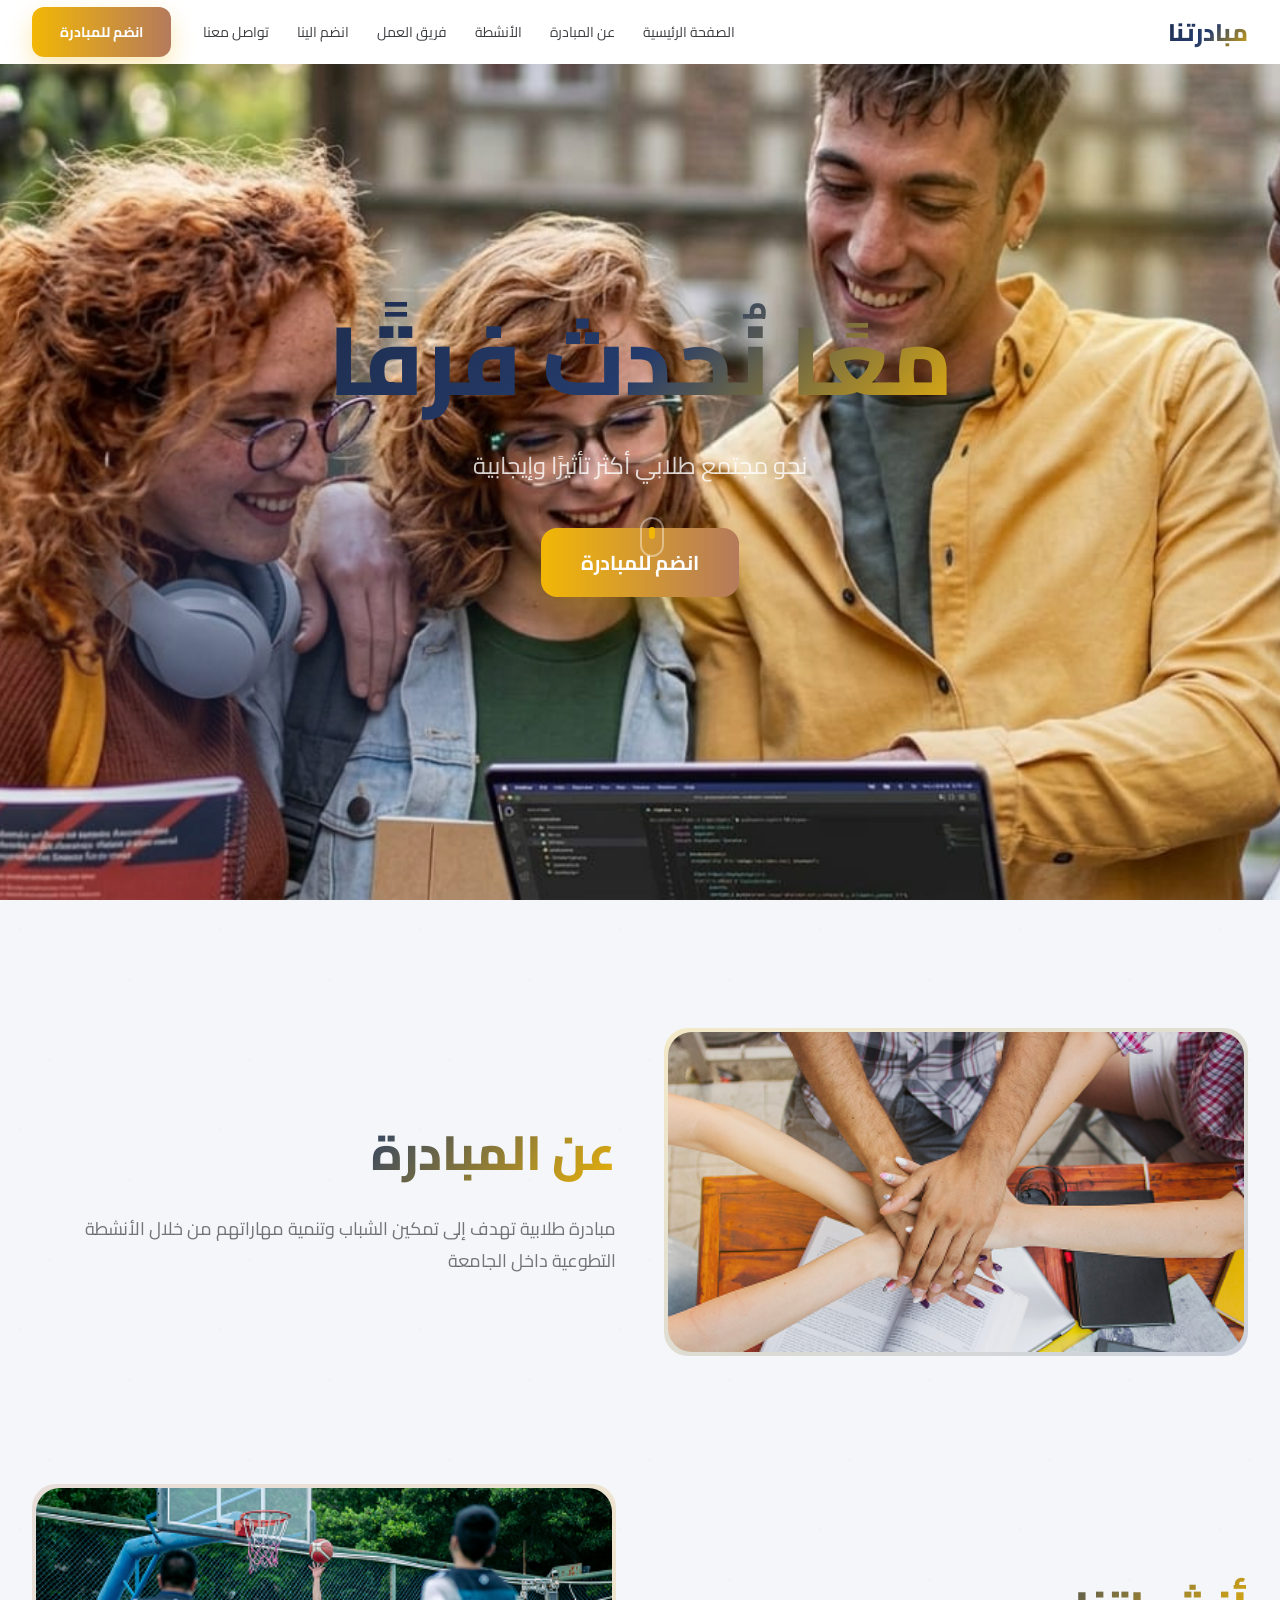
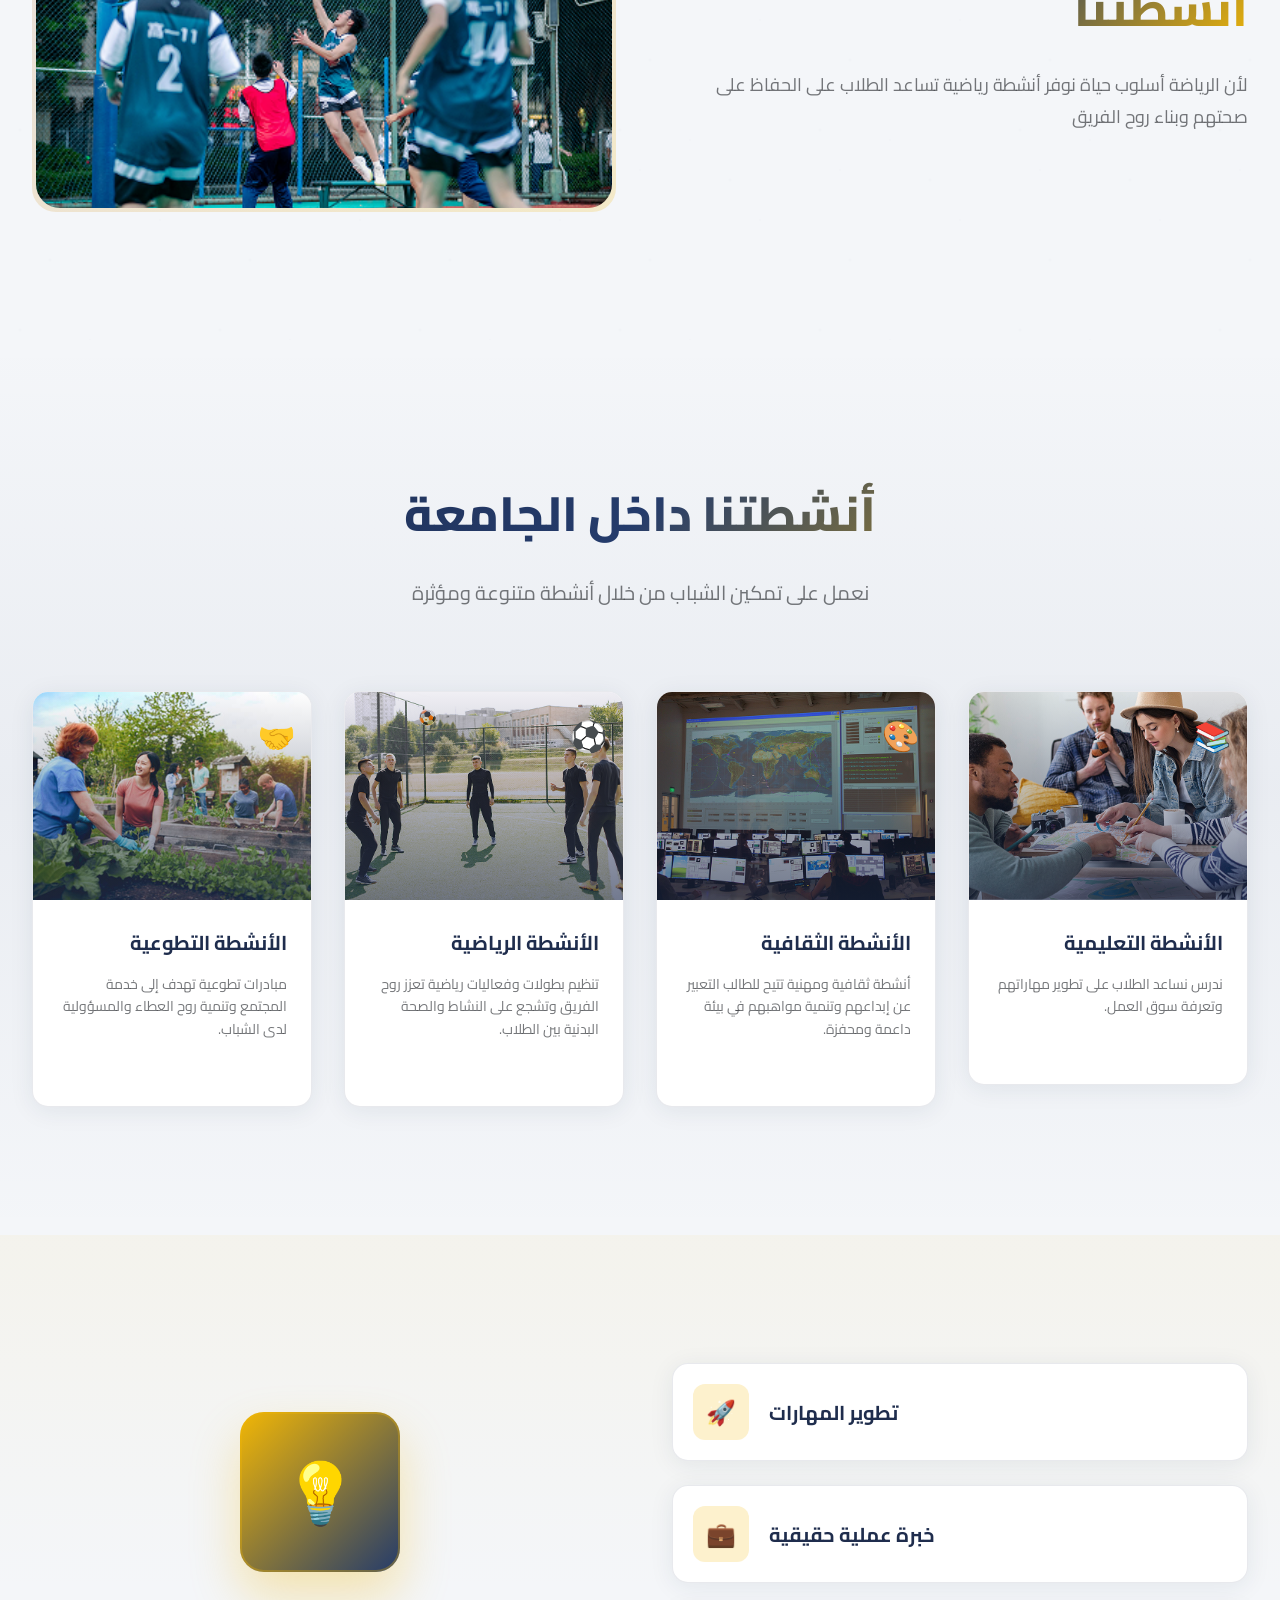
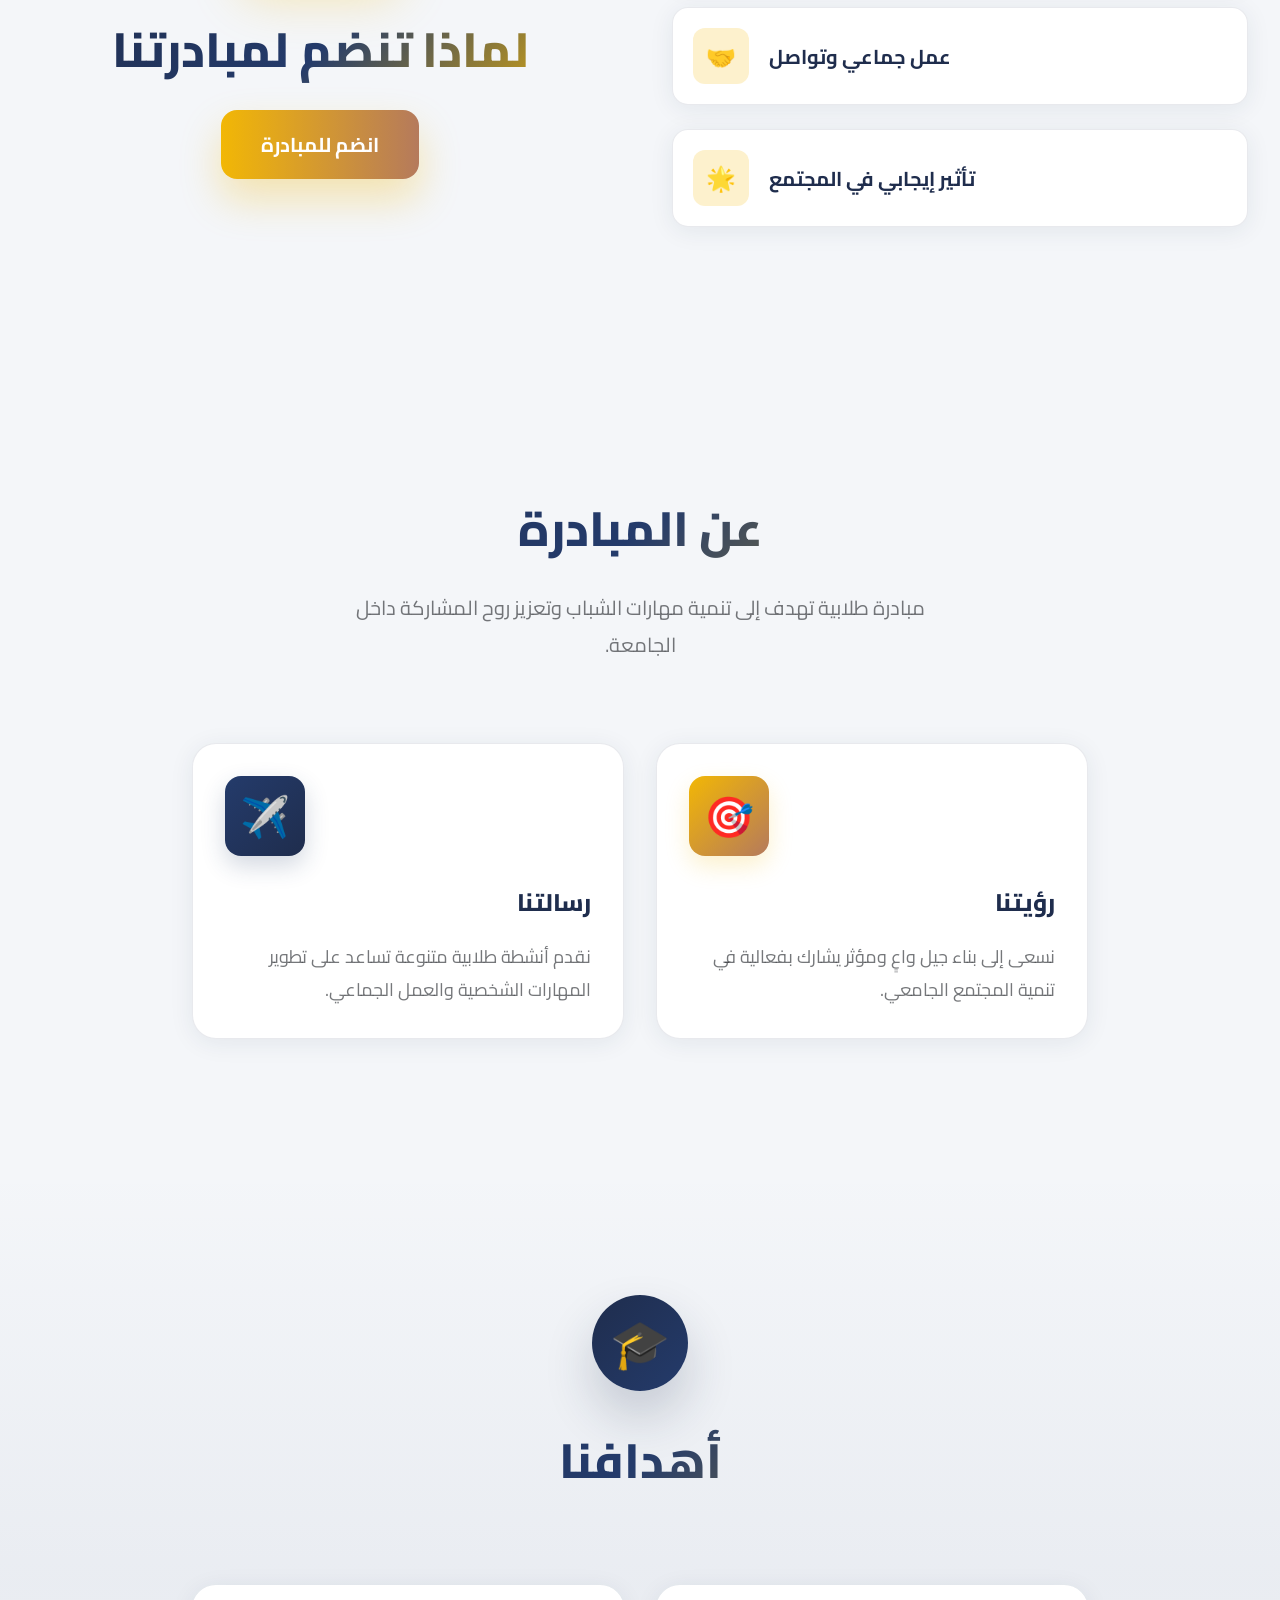
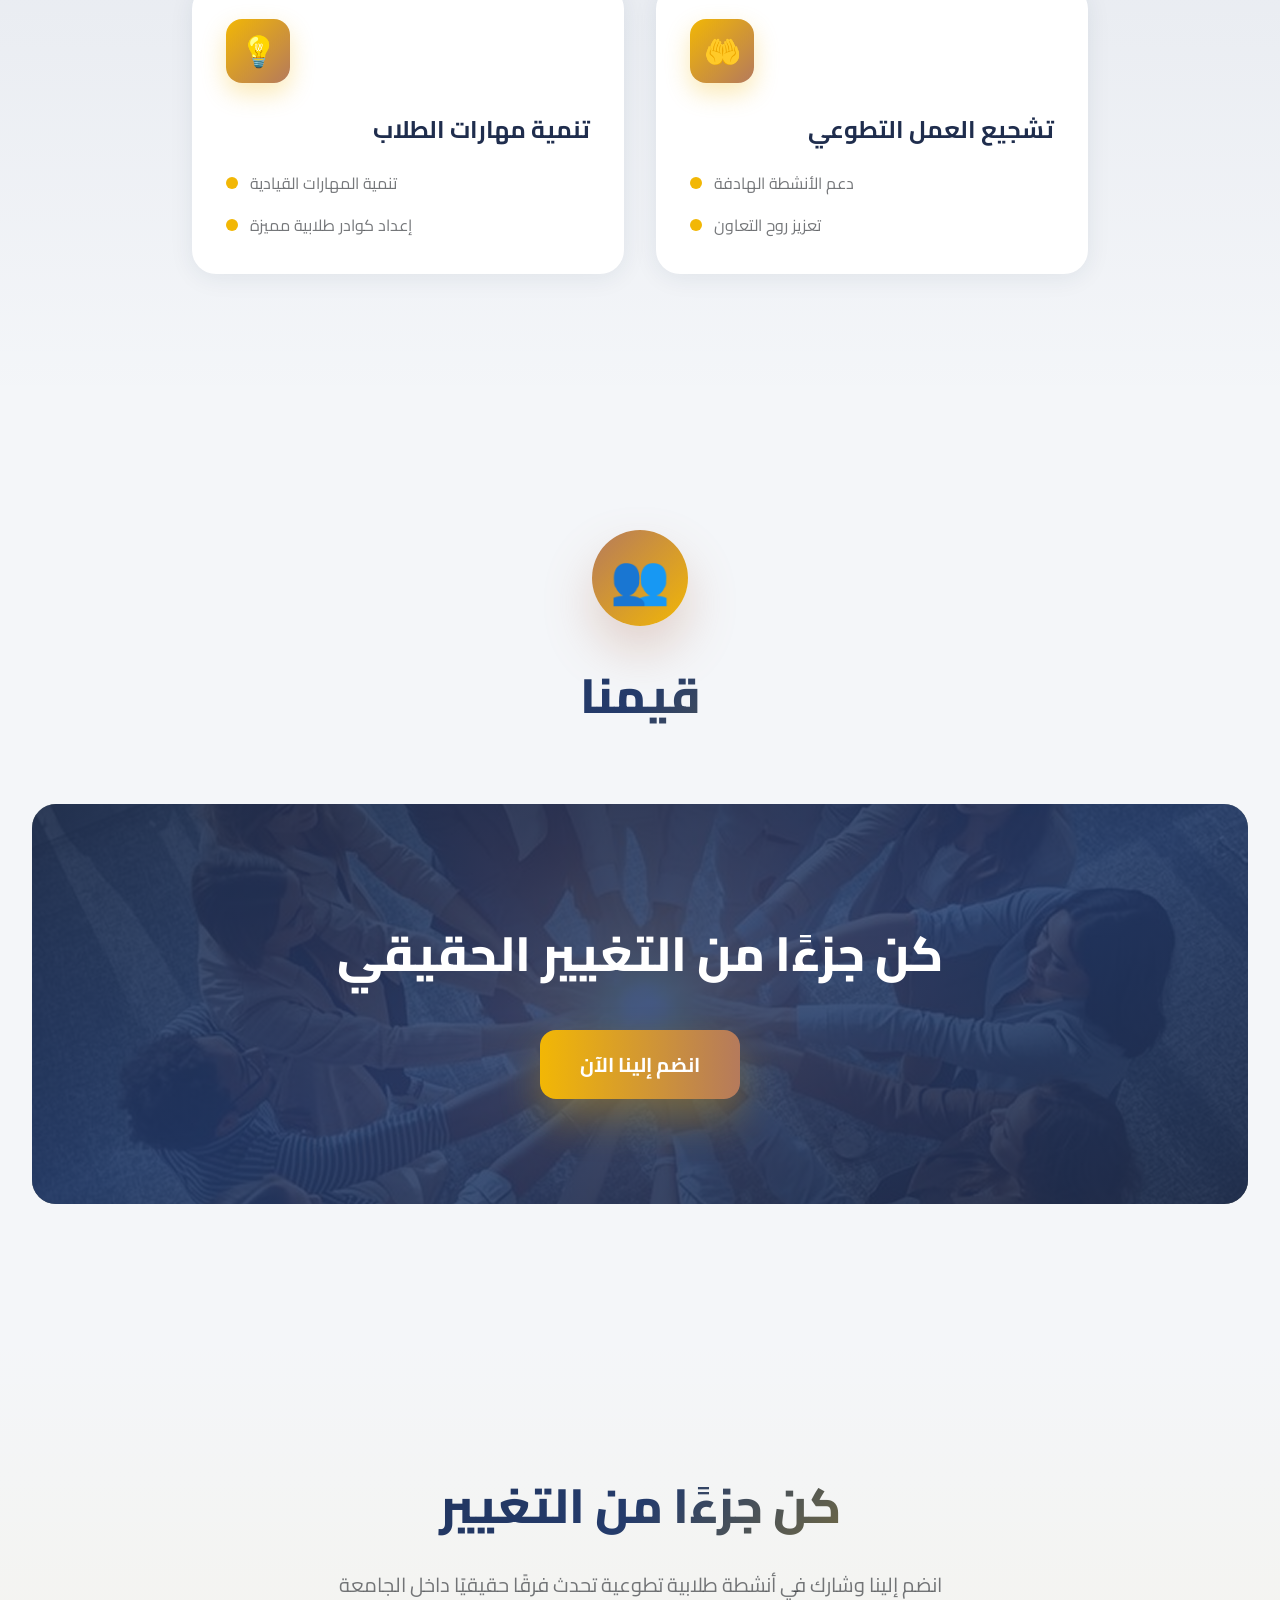
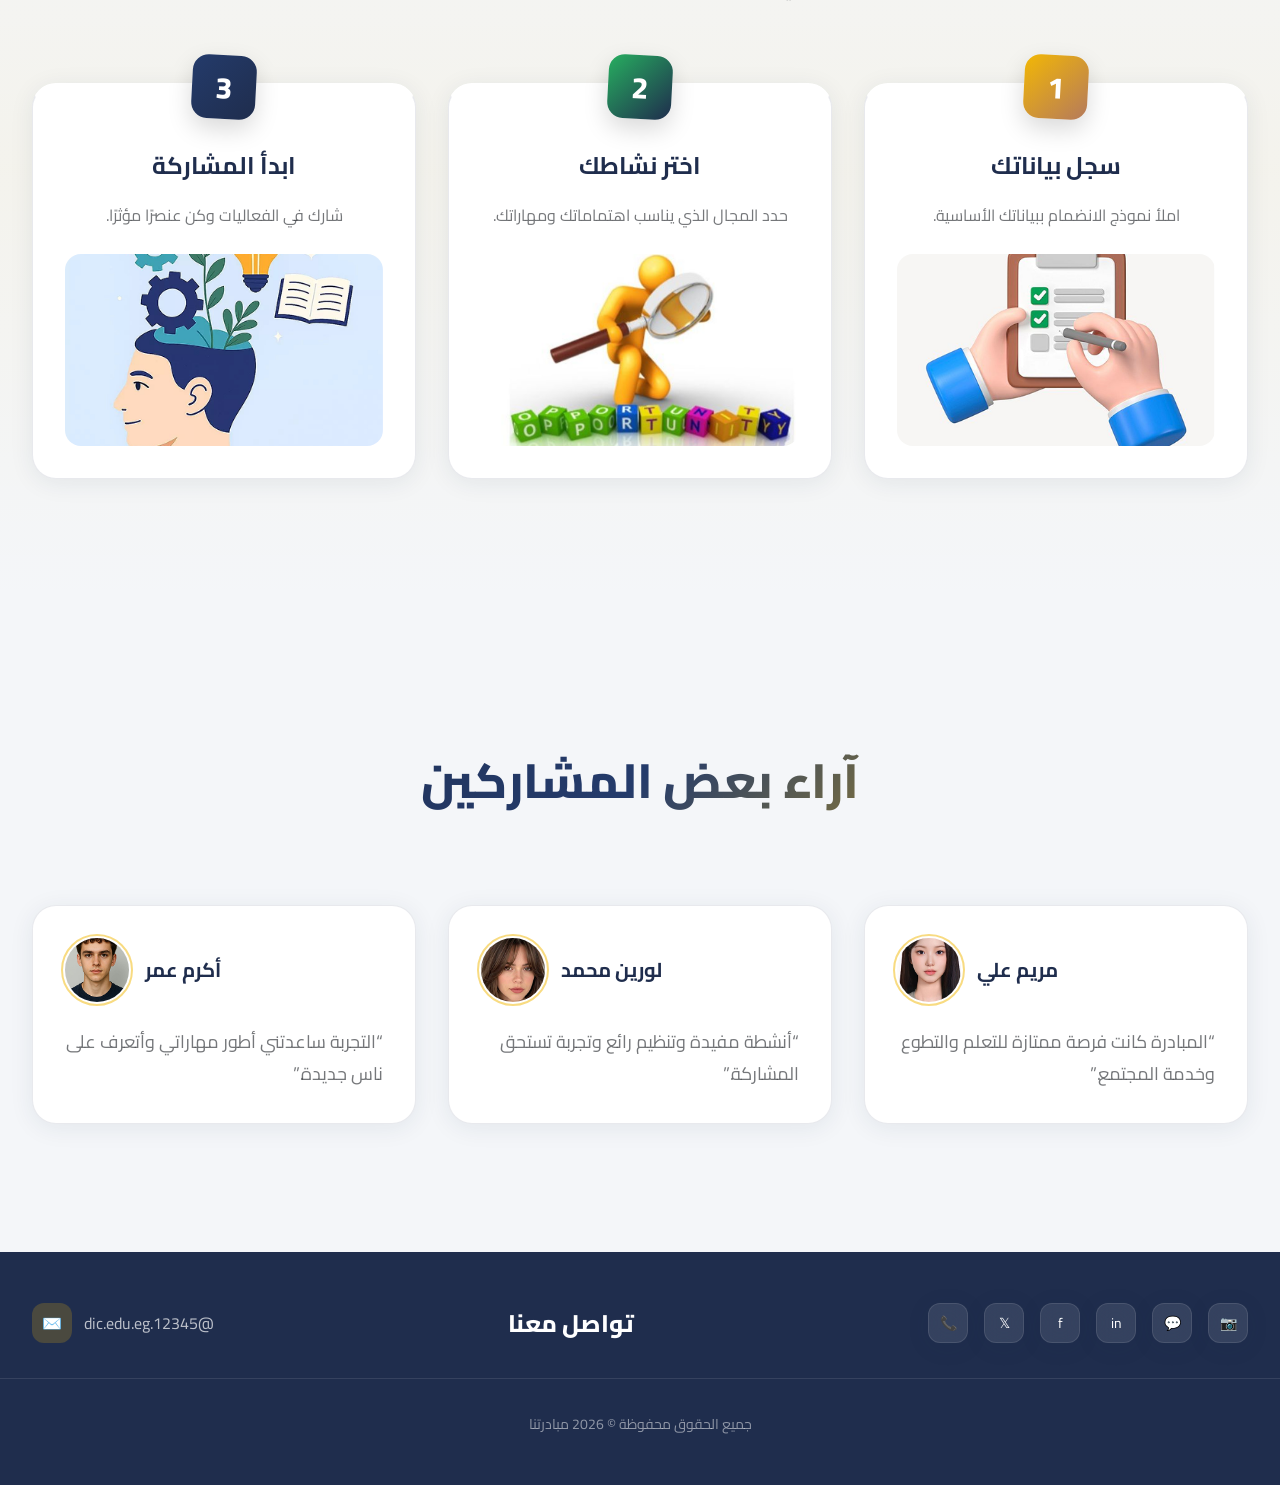
==== commit a41e0006: "edit path" ====
--- a/index.html
+++ b/index.html
@@ -6,7 +6,7 @@
   <title>مبادرتنا</title>
   <meta name="description" content="مبادرة طلابية تهدف إلى تمكين الشباب وتنمية مهاراتهم">
   <link href="https://fonts.googleapis.com/css2?family=Cairo:wght@400;600;700;800&display=swap" rel="stylesheet">
-  <link rel="stylesheet" href="./assets/css/style.css">
+  <link rel="stylesheet" href="css/style.css">
 </head>
 <body>
   <!-- Navbar -->
@@ -467,6 +467,6 @@
     </div>
   </div>
 
-  <script src="./assets/js/main.js"></script>
+  <script src="js/main.js"></script>
 </body>
 </html>
--- a/css/style.css
+++ b/css/style.css
@@ -0,0 +1,1475 @@
+/* ===== CSS Variables ===== */
+:root {
+  --dark-blue: #1f2d4d;
+  --soft-blue: #243b6b;
+  --brown: #b57a5c;
+  --yellow: #f2b705;
+  --green: #27ae60;
+  --light-bg: #f4f6f9;
+  --card-bg: #ffffff;
+  --text-gray: #3b3d41;
+}
+
+/* ===== Reset & Base ===== */
+*, *::before, *::after {
+  margin: 0;
+  padding: 0;
+  box-sizing: border-box;
+}
+
+* {
+  font-family: 'Cairo', sans-serif;
+}
+
+html {
+  scroll-behavior: smooth;
+}
+
+body {
+  background: var(--light-bg);
+  color: var(--text-gray);
+  overflow-x: hidden;
+}
+
+a {
+  text-decoration: none;
+  color: inherit;
+}
+
+img {
+  max-width: 100%;
+  display: block;
+}
+
+button {
+  cursor: pointer;
+  border: none;
+  background: none;
+  font-family: inherit;
+}
+
+/* ===== Scrollbar ===== */
+::-webkit-scrollbar { width: 8px; }
+::-webkit-scrollbar-track { background: #e8ecf1; }
+::-webkit-scrollbar-thumb { background: var(--soft-blue); border-radius: 4px; }
+::-webkit-scrollbar-thumb:hover { background: var(--dark-blue); }
+
+/* ===== Utility ===== */
+.container {
+  max-width: 1280px;
+  margin: 0 auto;
+  padding: 0 16px;
+}
+
+@media (min-width: 640px) { .container { padding: 0 24px; } }
+@media (min-width: 1024px) { .container { padding: 0 32px; } }
+
+.hidden { display: none !important; }
+
+.glass {
+  background: var(--card-bg);
+  backdrop-filter: blur(20px);
+  border: 1px solid rgba(31, 45, 77, 0.1);
+  box-shadow: 0 4px 24px rgba(31, 45, 77, 0.08);
+}
+
+.gradient-text {
+  background: linear-gradient(135deg, var(--dark-blue), var(--soft-blue), var(--yellow));
+  -webkit-background-clip: text;
+  -webkit-text-fill-color: transparent;
+  background-clip: text;
+}
+
+.particles-bg {
+  background-image:
+    radial-gradient(2px 2px at 20px 30px, rgba(31,45,77,0.08), transparent),
+    radial-gradient(2px 2px at 40px 70px, rgba(36,59,107,0.05), transparent),
+    radial-gradient(2px 2px at 50px 160px, rgba(31,45,77,0.08), transparent),
+    radial-gradient(2px 2px at 90px 40px, rgba(36,59,107,0.05), transparent),
+    radial-gradient(2px 2px at 130px 80px, rgba(31,45,77,0.08), transparent),
+    radial-gradient(2px 2px at 160px 120px, rgba(36,59,107,0.05), transparent);
+  background-size: 200px 200px;
+}
+
+.section-title {
+  font-size: 2.25rem;
+  font-weight: 800;
+  margin-bottom: 1rem;
+}
+
+.section-subtitle {
+  font-size: 1.25rem;
+  color: rgba(59,61,65,0.7);
+  max-width: 640px;
+  margin: 0 auto;
+}
+
+.section-desc {
+  font-size: 1.125rem;
+  color: rgba(59,61,65,0.7);
+  line-height: 1.8;
+}
+
+@media (min-width: 768px) {
+  .section-title { font-size: 3rem; }
+}
+
+/* ===== Animations ===== */
+@keyframes float {
+  0%, 100% { transform: translateY(0px); }
+  50% { transform: translateY(-20px); }
+}
+
+@keyframes glow {
+  0%, 100% { box-shadow: 0 0 20px rgba(242, 183, 5, 0.3); }
+  50% { box-shadow: 0 0 40px rgba(242, 183, 5, 0.5); }
+}
+
+@keyframes pulse-ring {
+  0% { transform: scale(0.8); opacity: 1; }
+  100% { transform: scale(2); opacity: 0; }
+}
+
+@keyframes scrollBounce {
+  0%, 100% { transform: translateY(0); }
+  50% { transform: translateY(10px); }
+}
+
+@keyframes rotateY {
+  0% { transform: rotateY(0deg); }
+  100% { transform: rotateY(360deg); }
+}
+
+@keyframes fadeInUp {
+  from { opacity: 0; transform: translateY(30px); }
+  to { opacity: 1; transform: translateY(0); }
+}
+
+.animate-glow { animation: glow 3s ease-in-out infinite; }
+.animate-fade-in-up { animation: fadeInUp 0.8s ease-out forwards; }
+
+/* ===== Buttons ===== */
+.btn-primary {
+  padding: 12px 28px;
+  background: linear-gradient(to right, var(--yellow), var(--brown));
+  color: white;
+  font-weight: 700;
+  border-radius: 12px;
+  font-size: 0.875rem;
+  box-shadow: 0 10px 25px rgba(242, 183, 5, 0.3);
+  transition: all 0.3s;
+}
+
+.btn-primary:hover {
+  box-shadow: 0 15px 35px rgba(242, 183, 5, 0.5);
+  transform: scale(1.05);
+}
+
+.btn-primary:active {
+  transform: scale(0.95);
+}
+
+.btn-hero {
+  padding: 16px 40px;
+  font-size: 1.25rem;
+  border-radius: 16px;
+  box-shadow: 0 20px 40px rgba(242, 183, 5, 0.3);
+}
+
+/* ===== Navbar ===== */
+.navbar {
+  position: fixed;
+  top: 0;
+  left: 0;
+  right: 0;
+  z-index: 50;
+  background: white;
+  transition: all 0.5s;
+}
+
+.navbar.scrolled {
+  background: var(--card-bg);
+  backdrop-filter: blur(20px);
+  border: 1px solid rgba(31, 45, 77, 0.1);
+  box-shadow: 0 4px 24px rgba(31, 45, 77, 0.08), 0 10px 25px rgba(31,45,77,0.1);
+}
+
+.navbar-inner {
+  display: flex;
+  align-items: center;
+  justify-content: space-between;
+  height: 64px;
+}
+
+.logo-text {
+  font-size: 1.5rem;
+  font-weight: 800;
+  transition: transform 0.3s;
+}
+
+.logo-text:hover {
+  transform: scale(1.05);
+}
+
+.navbar-links {
+  display: none;
+  align-items: center;
+  gap: 4px;
+}
+
+@media (min-width: 768px) {
+  .navbar-links { display: flex; }
+}
+
+.nav-link {
+  padding: 8px 12px;
+  font-size: 0.875rem;
+  color: var(--text-gray);
+  transition: all 0.3s;
+  border-radius: 8px;
+}
+
+.nav-link:hover {
+  color: var(--yellow);
+  background: rgba(31, 45, 77, 0.05);
+  transform: scale(1.05);
+}
+
+.btn-join-nav {
+  margin-right: 16px;
+}
+
+.mobile-menu-btn {
+  display: block;
+  color: var(--dark-blue);
+  padding: 8px;
+}
+
+@media (min-width: 768px) {
+  .mobile-menu-btn { display: none; }
+}
+
+.mobile-menu {
+  display: none;
+  overflow: hidden;
+}
+
+.mobile-menu.open {
+  display: block;
+}
+
+.mobile-menu-inner {
+  padding: 16px;
+  display: flex;
+  flex-direction: column;
+  gap: 8px;
+  background: var(--card-bg);
+  backdrop-filter: blur(20px);
+  border: 1px solid rgba(31, 45, 77, 0.1);
+  box-shadow: 0 4px 24px rgba(31, 45, 77, 0.08);
+}
+
+.mobile-link {
+  display: block;
+  padding: 8px 16px;
+  color: var(--text-gray);
+  border-radius: 8px;
+  text-align: right;
+  transition: all 0.3s;
+}
+
+.mobile-link:hover {
+  color: var(--yellow);
+  background: rgba(31, 45, 77, 0.05);
+}
+
+.mobile-join-btn {
+  width: 100%;
+  margin-top: 8px;
+}
+
+/* ===== Hero ===== */
+.hero {
+  position: relative;
+  min-height: 100vh;
+  display: flex;
+  align-items: center;
+  justify-content: center;
+  overflow: hidden;
+}
+
+.hero-bg-img {
+  position: absolute;
+  inset: 0;
+  width: 100%;
+  height: 100%;
+  object-fit: cover;
+}
+
+.hero-orb {
+  position: absolute;
+  border-radius: 50%;
+  filter: blur(48px);
+  animation: pulse 4s ease-in-out infinite;
+}
+
+@keyframes pulse {
+  0%, 100% { opacity: 0.6; transform: scale(1); }
+  50% { opacity: 1; transform: scale(1.1); }
+}
+
+.hero-orb-1 {
+  top: 80px;
+  right: 80px;
+  width: 288px;
+  height: 288px;
+  background: rgba(242, 183, 5, 0.2);
+}
+
+.hero-orb-2 {
+  bottom: 80px;
+  left: 80px;
+  width: 384px;
+  height: 384px;
+  background: rgba(36, 59, 107, 0.3);
+  animation-delay: 2s;
+}
+
+.hero-content {
+  position: relative;
+  z-index: 10;
+  text-align: center;
+  padding: 0 16px;
+  max-width: 896px;
+  margin: 0 auto;
+}
+
+.hero-title {
+  font-size: 3rem;
+  font-weight: 800;
+  margin-bottom: 24px;
+  line-height: 1.2;
+  animation: fadeInUp 1s ease-out;
+}
+
+@media (min-width: 768px) { .hero-title { font-size: 4.5rem; } }
+@media (min-width: 1024px) { .hero-title { font-size: 6rem; } }
+
+.hero-subtitle {
+  font-size: 1.25rem;
+  color: rgba(255, 255, 255, 0.8);
+  margin-bottom: 40px;
+  max-width: 640px;
+  margin-left: auto;
+  margin-right: auto;
+  animation: fadeInUp 1s ease-out 0.3s both;
+}
+
+@media (min-width: 768px) { .hero-subtitle { font-size: 1.5rem; } }
+
+.hero .btn-hero {
+  animation: fadeInUp 1s ease-out 0.5s both;
+}
+
+.scroll-indicator {
+  position: absolute;
+  bottom: 40px;
+  left: 50%;
+  transform: translateX(-50%);
+  animation: fadeInUp 1s ease-out 0.8s both;
+}
+
+.scroll-mouse {
+  width: 24px;
+  height: 40px;
+  border: 2px solid rgba(255, 255, 255, 0.4);
+  border-radius: 9999px;
+  display: flex;
+  justify-content: center;
+  padding-top: 8px;
+  animation: scrollBounce 2s ease-in-out infinite;
+}
+
+.scroll-dot {
+  width: 6px;
+  height: 12px;
+  background: var(--yellow);
+  border-radius: 9999px;
+}
+
+/* ===== About ===== */
+.about-section {
+  position: relative;
+  padding: 128px 0;
+  overflow: hidden;
+}
+
+.about-section .particles-bg {
+  position: absolute;
+  inset: 0;
+  opacity: 0.3;
+}
+
+.about-rows {
+  position: relative;
+  display: flex;
+  flex-direction: column;
+  gap: 128px;
+}
+
+.about-row {
+  display: flex;
+  flex-direction: column;
+  gap: 48px;
+  align-items: center;
+}
+
+@media (min-width: 1024px) {
+  .about-row { flex-direction: row; }
+  .about-row-reverse { flex-direction: row-reverse; }
+}
+
+.about-text {
+  flex: 1;
+  text-align: right;
+}
+
+.about-img {
+  flex: 1;
+}
+
+.about-img-wrapper {
+  position: relative;
+  border-radius: 24px;
+  overflow: hidden;
+  padding: 4px;
+  transition: transform 0.3s;
+}
+
+.about-img-wrapper:hover {
+  transform: scale(1.02);
+}
+
+.gradient-border-1 {
+  background: linear-gradient(to bottom right, rgba(242,183,5,0.2), rgba(36,59,107,0.2));
+}
+
+.gradient-border-2 {
+  background: linear-gradient(to bottom right, rgba(181,122,92,0.2), rgba(242,183,5,0.2));
+}
+
+.about-img-wrapper img {
+  border-radius: 24px;
+  width: 100%;
+  height: 256px;
+  object-fit: cover;
+}
+
+@media (min-width: 768px) {
+  .about-img-wrapper img { height: 320px; }
+}
+
+/* ===== Activities ===== */
+.activities-section {
+  position: relative;
+  padding: 128px 0;
+  overflow: hidden;
+}
+
+.activities-bg-gradient {
+  position: absolute;
+  inset: 0;
+  background: linear-gradient(to bottom, transparent, rgba(36,59,107,0.05), transparent);
+}
+
+.activities-container {
+  position: relative;
+}
+
+.activities-header {
+  text-align: center;
+  margin-bottom: 80px;
+}
+
+.activities-grid {
+  display: grid;
+  grid-template-columns: 1fr;
+  gap: 32px;
+}
+
+@media (min-width: 768px) { .activities-grid { grid-template-columns: repeat(2, 1fr); } }
+@media (min-width: 1024px) { .activities-grid { grid-template-columns: repeat(4, 1fr); } }
+
+.activity-card a {
+  display: block;
+}
+
+.activity-card-inner {
+  border-radius: 16px;
+  overflow: hidden;
+  height: 100%;
+  transition: all 0.3s;
+}
+
+.activity-card:hover .activity-card-inner {
+  box-shadow: 0 25px 50px rgba(242, 183, 5, 0.2);
+  border-color: rgba(242, 183, 5, 0.3);
+  transform: translateY(-16px);
+}
+
+.activity-card-image {
+  position: relative;
+  height: 208px;
+  overflow: hidden;
+}
+
+.activity-card-image img {
+  width: 100%;
+  height: 100%;
+  object-fit: cover;
+  transition: transform 0.7s;
+}
+
+.activity-card:hover .activity-card-image img {
+  transform: scale(1.1);
+}
+
+.activity-card-overlay {
+  position: absolute;
+  inset: 0;
+  background: linear-gradient(to top, var(--dark-blue), transparent);
+  opacity: 0.6;
+}
+
+.activity-card-icon {
+  position: absolute;
+  top: 16px;
+  right: 16px;
+  font-size: 1.875rem;
+}
+
+.activity-card-content {
+  padding: 24px;
+  text-align: right;
+}
+
+.activity-card-title {
+  font-size: 1.25rem;
+  font-weight: 700;
+  color: var(--dark-blue);
+  margin-bottom: 12px;
+  transition: color 0.3s;
+}
+
+.activity-card:hover .activity-card-title {
+  color: var(--yellow);
+}
+
+.activity-card-desc {
+  color: rgba(59, 61, 65, 0.7);
+  font-size: 0.875rem;
+  line-height: 1.6;
+}
+
+.activity-card-link {
+  margin-top: 16px;
+  display: flex;
+  align-items: center;
+  justify-content: flex-end;
+  gap: 8px;
+  color: var(--yellow);
+  font-size: 0.875rem;
+  font-weight: 700;
+  opacity: 0;
+  transition: opacity 0.3s;
+}
+
+.activity-card:hover .activity-card-link { opacity: 1; }
+
+/* ===== Why Join ===== */
+.whyjoin-section {
+  position: relative;
+  padding: 128px 0;
+  overflow: hidden;
+}
+
+.whyjoin-bg {
+  position: absolute;
+  inset: 0;
+  background: linear-gradient(to bottom, rgba(242,183,5,0.05), transparent, transparent);
+}
+
+.whyjoin-container {
+  position: relative;
+  display: flex;
+  flex-direction: column;
+  align-items: center;
+  gap: 64px;
+}
+
+@media (min-width: 1024px) {
+  .whyjoin-container { flex-direction: row; }
+}
+
+.whyjoin-reasons {
+  flex: 1;
+  display: flex;
+  flex-direction: column;
+  gap: 24px;
+}
+
+.reason-item {
+  display: flex;
+  align-items: center;
+  gap: 20px;
+  flex-direction: row-reverse;
+  border-radius: 16px;
+  padding: 20px;
+  cursor: default;
+  transition: all 0.3s;
+}
+
+.reason-item:hover {
+  transform: translateX(-10px) scale(1.02);
+}
+
+.reason-icon-box {
+  width: 56px;
+  height: 56px;
+  border-radius: 12px;
+  background: rgba(242, 183, 5, 0.2);
+  display: flex;
+  align-items: center;
+  justify-content: center;
+  font-size: 1.5rem;
+  flex-shrink: 0;
+}
+
+.reason-text {
+  font-size: 1.25rem;
+  font-weight: 700;
+  color: var(--dark-blue);
+}
+
+.whyjoin-center {
+  flex: 1;
+  text-align: center;
+}
+
+.whyjoin-icon-wrap {
+  position: relative;
+  width: 160px;
+  height: 160px;
+  margin: 0 auto 32px;
+}
+
+.whyjoin-icon-box {
+  width: 100%;
+  height: 100%;
+  border-radius: 24px;
+  background: linear-gradient(to bottom right, var(--yellow), var(--soft-blue));
+  display: flex;
+  align-items: center;
+  justify-content: center;
+  box-shadow: 0 25px 50px rgba(242, 183, 5, 0.3);
+  animation: rotateY 10s linear infinite;
+  transform-style: preserve-3d;
+}
+
+.whyjoin-icon-box span {
+  font-size: 3.75rem;
+}
+
+.whyjoin-pulse-ring {
+  position: absolute;
+  inset: 0;
+  border-radius: 24px;
+  border: 2px solid rgba(242, 183, 5, 0.3);
+  animation: pulse-ring 2s ease-out infinite;
+}
+
+/* ===== Mission & Vision ===== */
+.mv-section {
+  position: relative;
+  padding: 128px 0;
+  overflow: hidden;
+}
+
+.mv-header {
+  text-align: center;
+  margin-bottom: 80px;
+}
+
+.mv-cards {
+  display: grid;
+  grid-template-columns: 1fr;
+  gap: 32px;
+  max-width: 896px;
+  margin: 0 auto;
+}
+
+@media (min-width: 768px) {
+  .mv-cards { grid-template-columns: repeat(2, 1fr); }
+}
+
+.mv-card {
+  border-radius: 24px;
+  padding: 32px;
+  text-align: right;
+  transition: all 0.3s;
+}
+
+.mv-card:hover {
+  box-shadow: 0 25px 50px rgba(31, 45, 77, 0.15);
+  transform: scale(1.03);
+}
+
+.mv-card-icon {
+  width: 80px;
+  height: 80px;
+  border-radius: 16px;
+  display: flex;
+  align-items: center;
+  justify-content: center;
+  font-size: 2.5rem;
+  margin-bottom: 24px;
+  margin-right: auto;
+}
+
+.mv-icon-vision {
+  background: linear-gradient(to bottom right, var(--yellow), var(--brown));
+  box-shadow: 0 10px 25px rgba(242,183,5,0.2);
+}
+
+.mv-icon-mission {
+  background: linear-gradient(to bottom right, var(--soft-blue), var(--dark-blue));
+  box-shadow: 0 10px 25px rgba(36,59,107,0.2);
+}
+
+.mv-card-title {
+  font-size: 1.5rem;
+  font-weight: 800;
+  color: var(--dark-blue);
+  margin-bottom: 16px;
+}
+
+.mv-card-text {
+  color: rgba(59, 61, 65, 0.7);
+  line-height: 1.8;
+  font-size: 1.125rem;
+}
+
+/* ===== Goals ===== */
+.goals-section {
+  position: relative;
+  padding: 128px 0;
+  overflow: hidden;
+}
+
+.goals-bg-gradient {
+  position: absolute;
+  inset: 0;
+  background: linear-gradient(to bottom, transparent, rgba(36,59,107,0.05), transparent);
+}
+
+.goals-container {
+  position: relative;
+}
+
+.goals-header {
+  text-align: center;
+  margin-bottom: 80px;
+}
+
+.goals-header-icon {
+  width: 96px;
+  height: 96px;
+  border-radius: 50%;
+  background: linear-gradient(to bottom right, var(--dark-blue), var(--soft-blue));
+  display: flex;
+  align-items: center;
+  justify-content: center;
+  font-size: 3rem;
+  margin: 0 auto 24px;
+  box-shadow: 0 25px 50px rgba(31, 45, 77, 0.2);
+  transition: transform 0.7s;
+}
+
+.goals-header-icon:hover {
+  transform: rotateY(180deg);
+}
+
+.goals-cards {
+  display: grid;
+  grid-template-columns: 1fr;
+  gap: 32px;
+  max-width: 896px;
+  margin: 0 auto;
+}
+
+@media (min-width: 768px) {
+  .goals-cards { grid-template-columns: repeat(2, 1fr); }
+}
+
+.goal-card {
+  border-radius: 24px;
+  padding: 32px;
+  text-align: right;
+  border: 2px solid transparent;
+  transition: all 0.3s;
+}
+
+.goal-card:hover {
+  border-color: rgba(242, 183, 5, 0.3);
+  transform: scale(1.03);
+}
+
+.goal-card-icon {
+  width: 64px;
+  height: 64px;
+  border-radius: 16px;
+  background: linear-gradient(to bottom right, var(--yellow), var(--brown));
+  display: flex;
+  align-items: center;
+  justify-content: center;
+  font-size: 1.875rem;
+  margin-bottom: 24px;
+  margin-right: auto;
+  box-shadow: 0 10px 25px rgba(242, 183, 5, 0.3);
+}
+
+.goal-card-title {
+  font-size: 1.5rem;
+  font-weight: 700;
+  color: var(--dark-blue);
+  margin-bottom: 16px;
+}
+
+.goal-points {
+  display: flex;
+  flex-direction: column;
+  gap: 12px;
+}
+
+.goal-point {
+  display: flex;
+  align-items: center;
+  gap: 12px;
+  flex-direction: row-reverse;
+}
+
+.goal-dot {
+  width: 12px;
+  height: 12px;
+  border-radius: 50%;
+  background: var(--yellow);
+  flex-shrink: 0;
+}
+
+.goal-point span {
+  color: rgba(59, 61, 65, 0.7);
+}
+
+/* ===== Values ===== */
+.values-section {
+  position: relative;
+  padding: 128px 0;
+  overflow: hidden;
+}
+
+.values-header {
+  text-align: center;
+  margin-bottom: 64px;
+}
+
+.values-header-icon {
+  width: 96px;
+  height: 96px;
+  border-radius: 50%;
+  background: linear-gradient(to bottom right, var(--brown), var(--yellow));
+  display: flex;
+  align-items: center;
+  justify-content: center;
+  font-size: 3rem;
+  margin: 0 auto 24px;
+  box-shadow: 0 25px 50px rgba(181, 122, 92, 0.3);
+}
+
+.values-banner {
+  position: relative;
+  border-radius: 24px;
+  overflow: hidden;
+  min-height: 400px;
+  display: flex;
+  flex-direction: column;
+  align-items: center;
+  justify-content: center;
+  transition: transform 0.3s;
+}
+
+.values-banner:hover { transform: scale(1.01); }
+
+.values-banner-bg {
+  position: absolute;
+  inset: 0;
+  background-size: cover;
+  background-position: center;
+}
+
+.values-banner-overlay {
+  position: absolute;
+  inset: 0;
+  background: linear-gradient(to bottom right, rgba(31,45,77,0.9), rgba(36,59,107,0.85), rgba(31,45,77,0.9));
+}
+
+.values-banner-particles {
+  position: absolute;
+  inset: 0;
+  opacity: 0.2;
+}
+
+.values-banner-content {
+  position: relative;
+  z-index: 10;
+  text-align: center;
+  padding: 32px;
+}
+
+.values-cta-heading {
+  font-size: 1.875rem;
+  font-weight: 800;
+  color: white;
+  margin-bottom: 32px;
+}
+
+@media (min-width: 768px) {
+  .values-cta-heading { font-size: 3rem; }
+}
+
+/* ===== Steps ===== */
+.steps-section {
+  position: relative;
+  padding: 128px 0;
+  overflow: hidden;
+}
+
+.steps-bg-gradient {
+  position: absolute;
+  inset: 0;
+  background: linear-gradient(to bottom, transparent, rgba(242,183,5,0.05), transparent);
+}
+
+.steps-container { position: relative; }
+
+.steps-header {
+  text-align: center;
+  margin-bottom: 80px;
+}
+
+.steps-grid {
+  display: grid;
+  grid-template-columns: 1fr;
+  gap: 32px;
+}
+
+@media (min-width: 768px) {
+  .steps-grid { grid-template-columns: repeat(3, 1fr); }
+}
+
+.step-card {
+  position: relative;
+  transition: transform 0.3s;
+}
+
+.step-card:hover { transform: translateY(-10px); }
+
+.step-card-inner {
+  border-radius: 24px;
+  padding: 32px;
+  text-align: center;
+  height: 100%;
+  border-top: 4px solid transparent;
+  transition: all 0.3s;
+}
+
+.step-card:hover .step-card-inner {
+  border-top-color: rgba(242, 183, 5, 0.5);
+}
+
+.step-number {
+  position: absolute;
+  top: 0;
+  left: 50%;
+  transform: translate(-50%, -50%) rotate(3deg);
+  width: 64px;
+  height: 64px;
+  border-radius: 16px;
+  display: flex;
+  align-items: center;
+  justify-content: center;
+  font-size: 1.875rem;
+  font-weight: 800;
+  color: white;
+  box-shadow: 0 10px 25px rgba(0,0,0,0.15);
+}
+
+.step-color-1 { background: linear-gradient(to bottom right, var(--yellow), var(--brown)); }
+.step-color-2 { background: linear-gradient(to bottom right, var(--green), var(--dark-blue)); }
+.step-color-3 { background: linear-gradient(to bottom right, var(--soft-blue), var(--dark-blue)); }
+
+.step-title {
+  font-size: 1.5rem;
+  font-weight: 700;
+  color: var(--dark-blue);
+  margin-top: 24px;
+  margin-bottom: 12px;
+}
+
+.step-text {
+  color: rgba(59, 61, 65, 0.7);
+  margin-bottom: 24px;
+}
+
+.step-image {
+  border-radius: 16px;
+  overflow: hidden;
+}
+
+.step-image img {
+  width: 100%;
+  height: 192px;
+  object-fit: cover;
+}
+
+/* ===== Testimonials ===== */
+.testimonials-section {
+  position: relative;
+  padding: 128px 0;
+  overflow: hidden;
+}
+
+.testimonials-heading {
+  text-align: center;
+  margin-bottom: 80px;
+}
+
+.testimonials-grid {
+  display: grid;
+  grid-template-columns: 1fr;
+  gap: 32px;
+}
+
+@media (min-width: 768px) {
+  .testimonials-grid { grid-template-columns: repeat(3, 1fr); }
+}
+
+.testimonial-card {
+  border-radius: 24px;
+  padding: 32px;
+  text-align: right;
+  transition: all 0.3s;
+}
+
+.testimonial-card:hover {
+  transform: translateY(-10px) scale(1.02);
+}
+
+.testimonial-header {
+  display: flex;
+  align-items: center;
+  gap: 16px;
+  flex-direction: row-reverse;
+  margin-bottom: 24px;
+}
+
+.testimonial-avatar {
+  position: relative;
+  width: 64px;
+  height: 64px;
+  border-radius: 50%;
+  overflow: hidden;
+  outline: 2px solid rgba(242, 183, 5, 0.5);
+  outline-offset: 2px;
+  flex-shrink: 0;
+}
+
+.testimonial-avatar img {
+  width: 100%;
+  height: 100%;
+  object-fit: cover;
+}
+
+.testimonial-name {
+  font-size: 1.25rem;
+  font-weight: 700;
+  color: var(--dark-blue);
+}
+
+.testimonial-text {
+  color: rgba(59, 61, 65, 0.7);
+  line-height: 1.8;
+  font-size: 1.125rem;
+}
+
+/* ===== Footer ===== */
+.footer {
+  position: relative;
+  padding: 48px 0;
+  border-top: 1px solid rgba(31, 45, 77, 0.1);
+  background: var(--dark-blue);
+}
+
+.footer-inner {
+  display: flex;
+  flex-direction: column;
+  align-items: center;
+  gap: 32px;
+}
+
+@media (min-width: 768px) {
+  .footer-inner { flex-direction: row; justify-content: space-between; }
+}
+
+.footer-social {
+  display: flex;
+  gap: 16px;
+}
+
+.footer-social-icon {
+  width: 40px;
+  height: 40px;
+  border-radius: 12px;
+  display: flex;
+  align-items: center;
+  justify-content: center;
+  font-size: 0.875rem;
+  color: white;
+  background: rgba(255,255,255,0.1) !important;
+  border-color: rgba(255,255,255,0.1) !important;
+  transition: all 0.3s;
+}
+
+.footer-social-icon:hover {
+  border-color: rgba(242,183,5,0.3) !important;
+  transform: translateY(-4px) scale(1.1);
+}
+
+.footer-title {
+  font-size: 1.5rem;
+  font-weight: 800;
+  color: white;
+}
+
+.footer-email {
+  display: flex;
+  align-items: center;
+  gap: 12px;
+}
+
+.footer-email-text {
+  color: rgba(255, 255, 255, 0.7);
+}
+
+.footer-email-icon {
+  width: 40px;
+  height: 40px;
+  border-radius: 12px;
+  background: rgba(242, 183, 5, 0.2);
+  display: flex;
+  align-items: center;
+  justify-content: center;
+}
+
+.footer-bottom {
+  margin-top: 32px;
+  padding-top: 32px;
+  border-top: 1px solid rgba(255, 255, 255, 0.1);
+  text-align: center;
+  font-size: 0.875rem;
+  color: rgba(255, 255, 255, 0.5);
+}
+
+/* ===== Modal ===== */
+.modal-overlay {
+  display: none;
+  position: fixed;
+  inset: 0;
+  z-index: 50;
+  align-items: center;
+  justify-content: center;
+  padding: 16px;
+  background: rgba(31, 45, 77, 0.7);
+  backdrop-filter: blur(4px);
+}
+
+.modal-overlay.open {
+  display: flex;
+}
+
+.modal-content {
+  border-radius: 24px;
+  max-width: 896px;
+  width: 100%;
+  max-height: 90vh;
+  overflow-y: auto;
+  position: relative;
+  animation: fadeInUp 0.4s ease-out;
+}
+
+.modal-close {
+  position: absolute;
+  top: 16px;
+  left: 16px;
+  width: 40px;
+  height: 40px;
+  border-radius: 50%;
+  background: #ef4444;
+  color: white;
+  display: flex;
+  align-items: center;
+  justify-content: center;
+  font-size: 1.25rem;
+  z-index: 10;
+  transition: all 0.3s;
+}
+
+.modal-close:hover {
+  background: #dc2626;
+  transform: rotate(90deg);
+}
+
+.modal-body {
+  display: flex;
+  flex-direction: column;
+}
+
+@media (min-width: 768px) {
+  .modal-body { flex-direction: row-reverse; }
+}
+
+.modal-form-side {
+  flex: 1;
+  padding: 32px;
+}
+
+@media (min-width: 768px) { .modal-form-side { padding: 40px; } }
+
+.modal-form-title {
+  font-size: 1.875rem;
+  font-weight: 800;
+  color: var(--dark-blue);
+  text-align: right;
+  margin-bottom: 8px;
+}
+
+.modal-form-subtitle {
+  color: rgba(59, 61, 65, 0.7);
+  text-align: right;
+  margin-bottom: 32px;
+}
+
+.form-group {
+  text-align: right;
+  margin-bottom: 20px;
+}
+
+.form-group label {
+  display: block;
+  font-size: 0.875rem;
+  font-weight: 700;
+  color: var(--text-gray);
+  margin-bottom: 8px;
+}
+
+.form-group input,
+.form-group textarea {
+  width: 100%;
+  padding: 12px 16px;
+  border-radius: 12px;
+  background: var(--light-bg);
+  border: 1px solid rgba(31, 45, 77, 0.1);
+  color: var(--text-gray);
+  text-align: right;
+  outline: none;
+  transition: all 0.3s;
+  font-family: 'Cairo', sans-serif;
+  font-size: 0.875rem;
+  resize: none;
+}
+
+.form-group input::placeholder,
+.form-group textarea::placeholder {
+  color: rgba(59, 61, 65, 0.4);
+}
+
+.form-group input:focus,
+.form-group textarea:focus {
+  border-color: var(--yellow);
+  box-shadow: 0 0 0 3px rgba(242, 183, 5, 0.2);
+}
+
+.btn-submit {
+  width: 100%;
+  padding: 16px;
+  background: linear-gradient(to right, var(--yellow), var(--brown));
+  color: white;
+  font-weight: 700;
+  font-size: 1.125rem;
+  border-radius: 12px;
+  display: flex;
+  align-items: center;
+  justify-content: center;
+  gap: 12px;
+  transition: all 0.3s;
+  border: none;
+  cursor: pointer;
+  font-family: 'Cairo', sans-serif;
+}
+
+.btn-submit:hover {
+  box-shadow: 0 10px 25px rgba(242, 183, 5, 0.3);
+}
+
+.success-message {
+  display: flex;
+  flex-direction: column;
+  align-items: center;
+  justify-content: center;
+  padding: 80px 0;
+  animation: fadeInUp 0.5s ease-out;
+}
+
+.success-icon { font-size: 3.75rem; margin-bottom: 16px; }
+.success-text { font-size: 1.5rem; font-weight: 700; color: var(--green); }
+
+.modal-info-side {
+  flex: 1;
+  padding: 32px;
+  background: var(--dark-blue);
+  border-top: 1px solid rgba(36, 59, 107, 0.3);
+}
+
+@media (min-width: 768px) {
+  .modal-info-side {
+    padding: 40px;
+    border-top: none;
+    border-left: 1px solid rgba(36, 59, 107, 0.3);
+  }
+}
+
+.modal-info-title {
+  font-size: 1.5rem;
+  font-weight: 800;
+  color: white;
+  text-align: center;
+  margin-bottom: 32px;
+}
+
+.modal-info-items {
+  display: flex;
+  flex-direction: column;
+  gap: 24px;
+}
+
+.modal-info-item {
+  display: flex;
+  align-items: center;
+  gap: 16px;
+  flex-direction: row-reverse;
+}
+
+.modal-info-icon {
+  width: 48px;
+  height: 48px;
+  border-radius: 12px;
+  display: flex;
+  align-items: center;
+  justify-content: center;
+  font-size: 1.25rem;
+  flex-shrink: 0;
+}
+
+.info-icon-location { background: rgba(181,122,92,0.2); color: var(--brown); }
+.info-icon-email { background: rgba(36,59,107,0.3); color: #7ba4d9; }
+.info-icon-phone { background: rgba(39,174,96,0.2); color: var(--green); }
+.info-icon-time { background: rgba(242,183,5,0.2); color: var(--yellow); }
+
+.modal-info-item p {
+  color: #d1d5db;
+}
+
+.modal-social {
+  margin-top: 40px;
+  padding-top: 24px;
+  border-top: 1px solid rgba(255,255,255,0.1);
+  text-align: center;
+}
+
+.modal-social h3 {
+  font-size: 1.125rem;
+  font-weight: 700;
+  color: white;
+  margin-bottom: 16px;
+}
+
+.modal-social-links {
+  display: flex;
+  justify-content: center;
+  gap: 16px;
+  flex-direction: row-reverse;
+}
+
+.social-btn {
+  width: 48px;
+  height: 48px;
+  border-radius: 12px;
+  display: flex;
+  align-items: center;
+  justify-content: center;
+  color: white;
+  font-weight: 700;
+  font-size: 1.125rem;
+  transition: all 0.3s;
+}
+
+.social-btn:hover {
+  transform: translateY(-4px) scale(1.1);
+}
+
+.social-fb { background: #3b5998; }
+.social-tw { background: #1DA1F2; }
+.social-ig { background: linear-gradient(to bottom right, #8b5cf6, #ec4899); }
+
+/* ===== Scroll Animation ===== */
+.scroll-animate {
+  opacity: 0;
+  transform: translateY(30px);
+  transition: all 0.8s ease-out;
+}
+
+.scroll-animate.visible {
+  opacity: 1;
+  transform: translateY(0);
+}
+
+.scroll-animate-left {
+  opacity: 0;
+  transform: translateX(60px);
+  transition: all 0.8s ease-out;
+}
+
+.scroll-animate-left.visible {
+  opacity: 1;
+  transform: translateX(0);
+}
+
+.scroll-animate-right {
+  opacity: 0;
+  transform: translateX(-60px);
+  transition: all 0.8s ease-out;
+}
+
+.scroll-animate-right.visible {
+  opacity: 1;
+  transform: translateX(0);
+}
